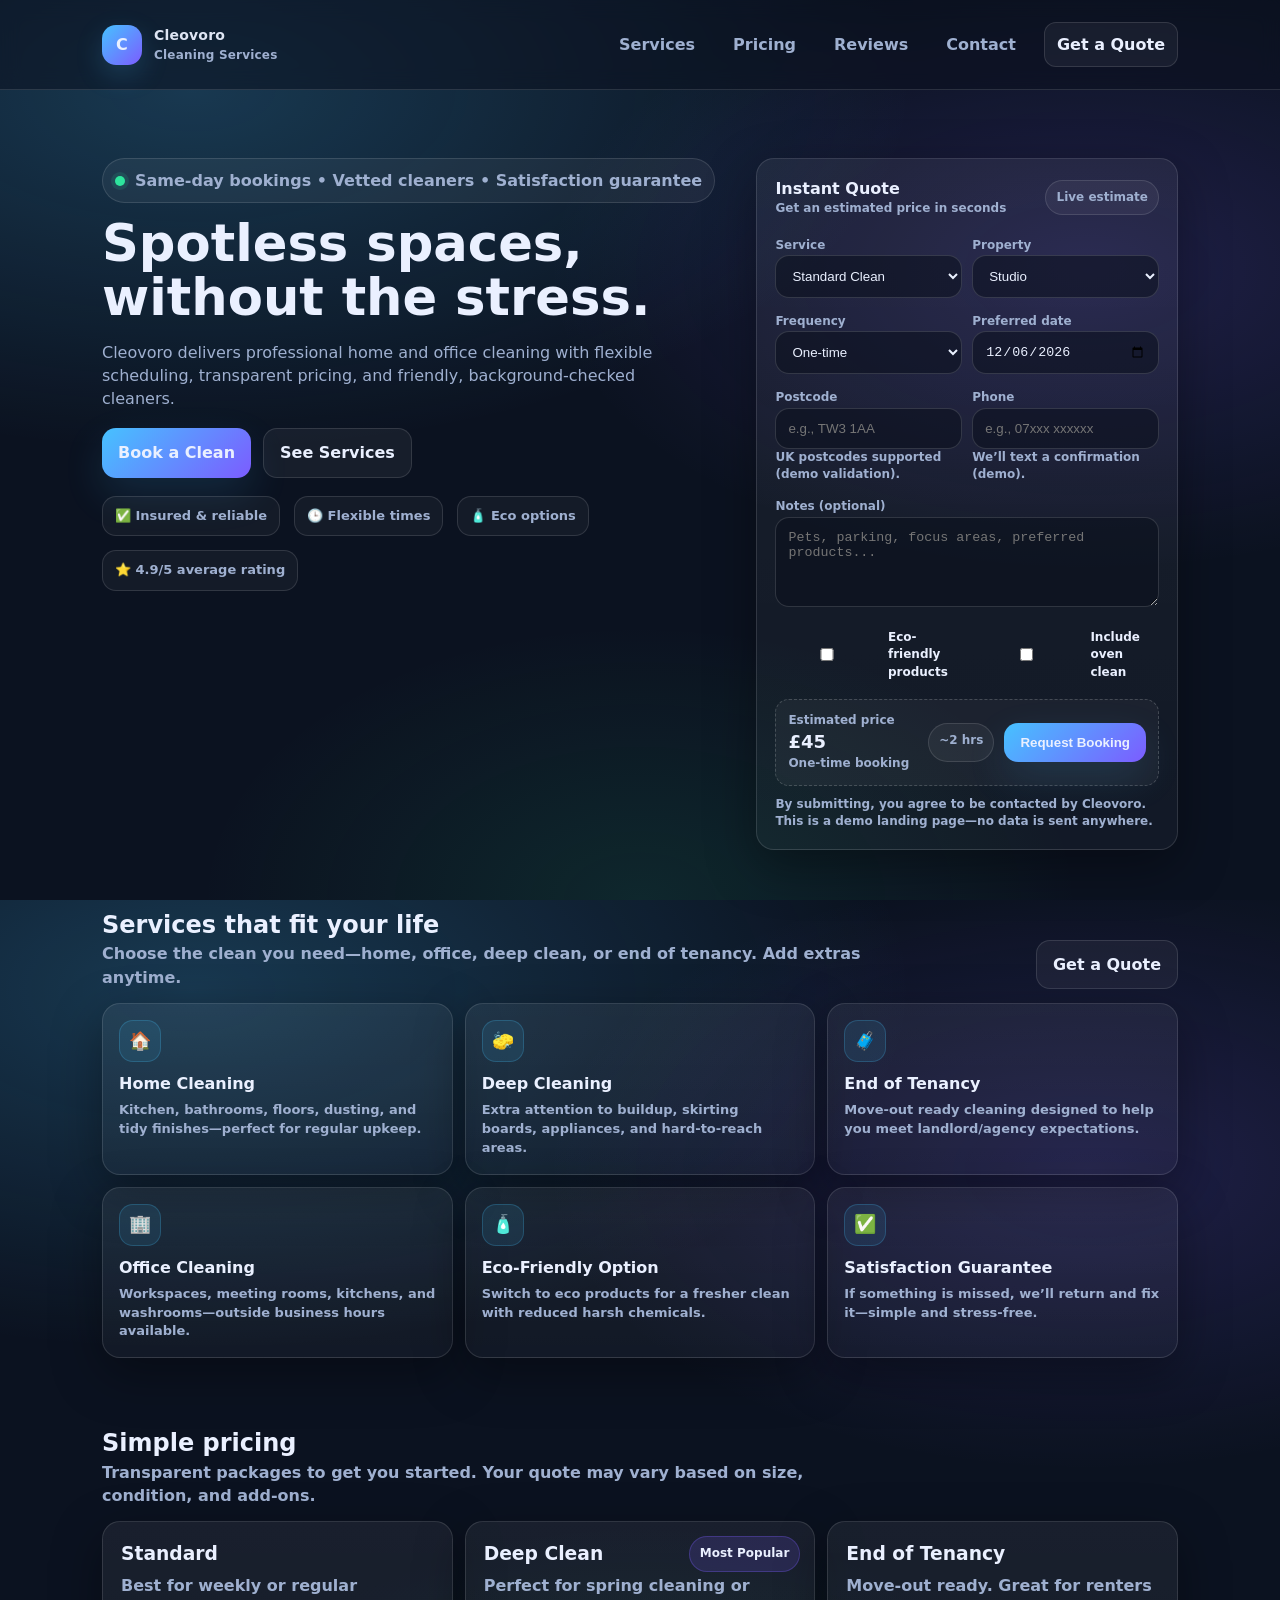
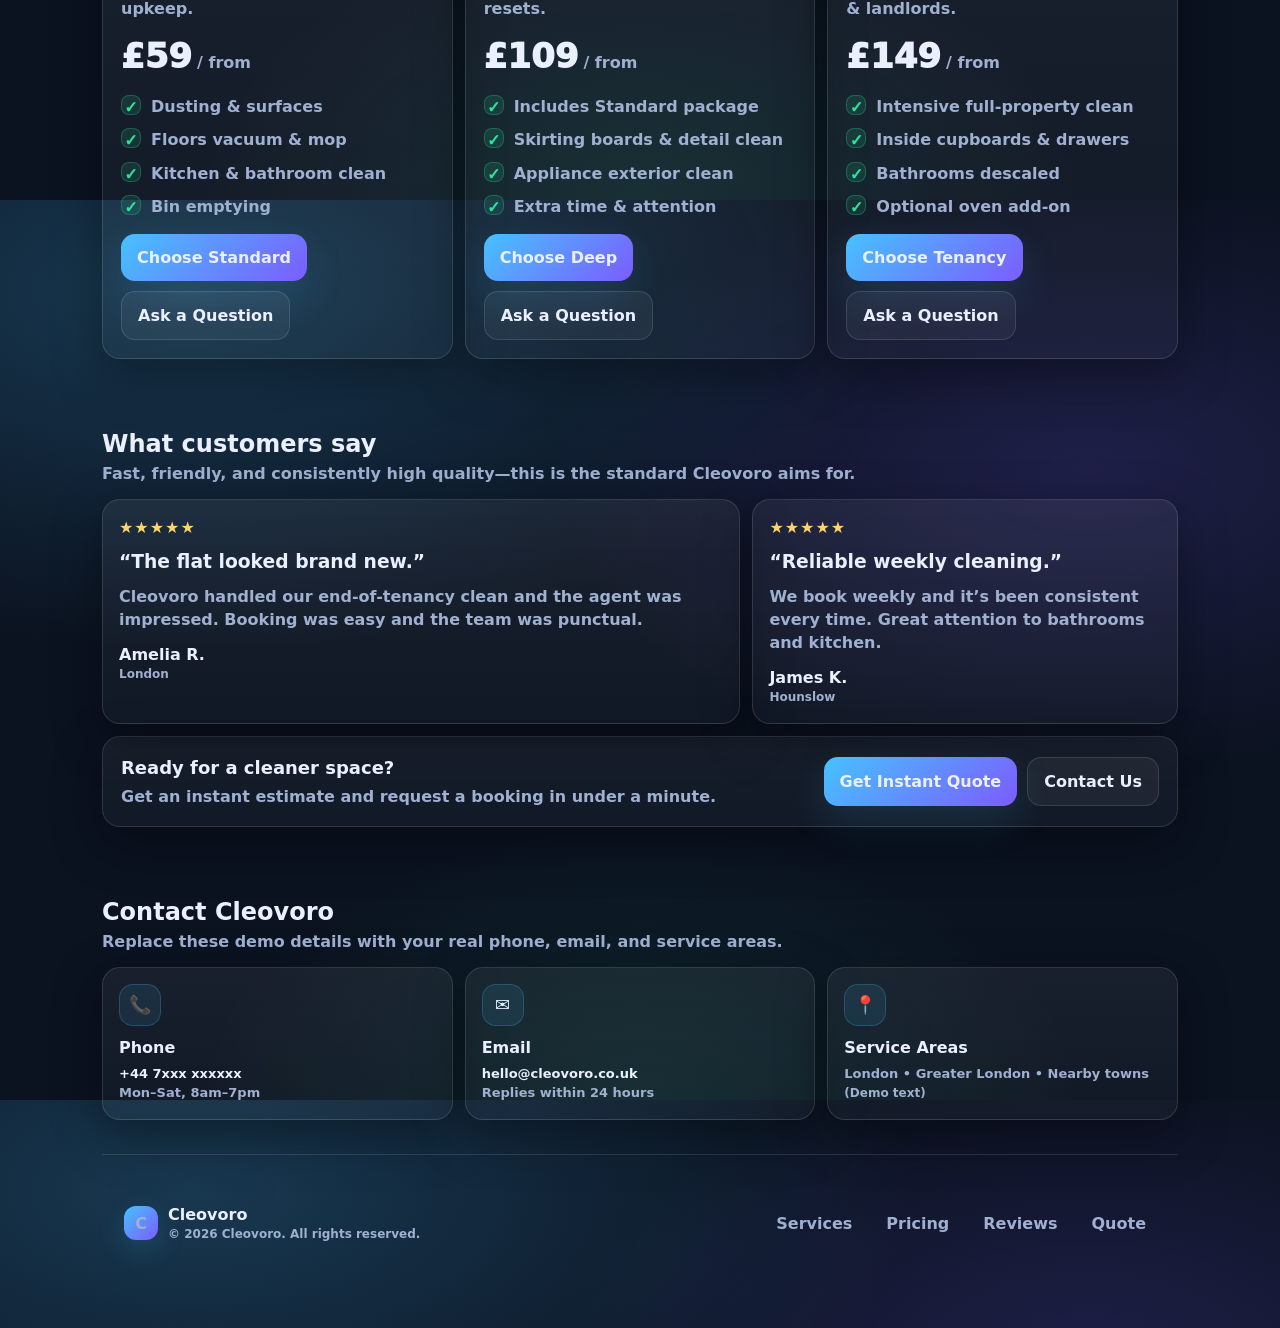
==== index.html @ 5d5d0062 "Update index.html" ====
<!doctype html>
<html lang="en">
<head>
  <meta charset="UTF-8" />
  <meta name="viewport" content="width=device-width, initial-scale=1" />
  <title>Cleovero | Cleaning Services</title>
  <meta name="description" content="Cleovoro provides reliable home & office cleaning with flexible scheduling and transparent pricing." />
  <style>
    :root{
      --bg:#0b1220;
      --card:#0f1a2e;
      --muted:#9fb0d0;
      --text:#eaf0ff;
      --brand:#46c2ff;
      --brand2:#7c5cff;
      --ok:#2ee59d;
      --line:rgba(255,255,255,.12);
      --shadow: 0 16px 50px rgba(0,0,0,.35);
      --radius: 18px;
      --max: 1120px;
      --font: ui-sans-serif, system-ui, -apple-system, Segoe UI, Roboto, Helvetica, Arial;
    }
    *{box-sizing:border-box}
    html,body{height:100%}
    body{
      margin:0;
      font-family:var(--font);
      background:
        radial-gradient(1200px 600px at 15% 10%, rgba(70,194,255,.22), transparent 60%),
        radial-gradient(900px 500px at 85% 30%, rgba(124,92,255,.18), transparent 60%),
        radial-gradient(800px 500px at 50% 100%, rgba(46,229,157,.10), transparent 55%),
        var(--bg);
      color:var(--text);
      line-height:1.45;
    }
    a{color:inherit;text-decoration:none}
    .wrap{max-width:var(--max);margin:0 auto;padding:22px}
    .nav{
      position:sticky; top:0; z-index:50;
      backdrop-filter: blur(10px);
      background: rgba(11,18,32,.55);
      border-bottom:1px solid var(--line);
    }
    .nav-inner{display:flex;align-items:center;justify-content:space-between;gap:14px}
    .brand{display:flex;align-items:center;gap:12px;font-weight:900;letter-spacing:.2px}
    .logo{
      width:40px;height:40px;border-radius:14px;
      background: linear-gradient(135deg,var(--brand),var(--brand2));
      box-shadow: 0 10px 28px rgba(70,194,255,.18);
      display:grid;place-items:center;
      font-weight:900;
    }
    .menu{display:flex;gap:18px;align-items:center;color:var(--muted);font-weight:700}
    .menu a{padding:10px 10px;border-radius:12px}
    .menu a:hover{background:rgba(255,255,255,.06);color:var(--text)}
    .btn{
      display:inline-flex;align-items:center;justify-content:center;
      padding:12px 16px;border-radius:14px;border:1px solid var(--line);
      background:rgba(255,255,255,.05);
      color:var(--text);
      font-weight:900;
      transition: transform .15s ease, background .15s ease, border-color .15s ease;
      cursor:pointer;
      user-select:none;
    }
    .btn:hover{transform: translateY(-1px);background:rgba(255,255,255,.08);border-color:rgba(255,255,255,.18)}
    .btn.primary{
      border:none;
      background: linear-gradient(135deg,var(--brand),var(--brand2));
      box-shadow: 0 16px 40px rgba(70,194,255,.14);
    }
    .btn.primary:hover{transform: translateY(-2px)}
    .btn.small{padding:10px 12px;border-radius:12px;font-weight:900}
    .burger{display:none}
    .hero{
      padding:46px 0 24px;
      display:grid;
      grid-template-columns: 1.2fr .8fr;
      gap:22px;
      align-items:stretch;
    }
    .badge{
      display:inline-flex;align-items:center;gap:10px;
      padding:10px 12px;border-radius:999px;
      border:1px solid var(--line);
      background:rgba(255,255,255,.05);
      color:var(--muted);
      font-weight:800;
      width:max-content;
    }
    .dot{width:10px;height:10px;border-radius:999px;background:var(--ok);box-shadow:0 0 0 4px rgba(46,229,157,.12)}
    h1{font-size: clamp(34px, 4vw, 54px);line-height:1.05;margin:14px 0 12px}
    .lead{color:var(--muted);font-size: 16px;max-width: 58ch}
    .hero-actions{display:flex;gap:12px;flex-wrap:wrap;margin:18px 0}
    .trust{
      display:flex;gap:14px;flex-wrap:wrap;
      color:var(--muted);font-weight:800;font-size:13px;
      margin-top:10px;
    }
    .trust span{
      display:inline-flex;align-items:center;gap:8px;
      padding:10px 12px;border-radius:14px;
      background:rgba(255,255,255,.04);
      border:1px solid var(--line);
    }

    .card{
      background: linear-gradient(180deg, rgba(255,255,255,.06), rgba(255,255,255,.03));
      border:1px solid var(--line);
      border-radius: var(--radius);
      box-shadow: var(--shadow);
    }
    .quote-card{padding:18px}
    .quote-title{display:flex;justify-content:space-between;align-items:center;gap:12px}
    .quote-title h3{margin:0;font-size:16px}
    .quote-title p{margin:0;color:var(--muted);font-weight:800;font-size:12px}
    .form{
      margin-top:14px;
      display:grid;
      gap:10px;
    }
    .grid2{display:grid;grid-template-columns:1fr 1fr;gap:10px}
    label{font-size:12px;color:var(--muted);font-weight:800}
    input, select, textarea{
      width:100%;
      padding:12px 12px;
      border-radius:14px;
      border:1px solid rgba(255,255,255,.14);
      background:rgba(10,16,28,.55);
      color:var(--text);
      outline:none;
    }
    input:focus, select:focus, textarea:focus{border-color: rgba(70,194,255,.5); box-shadow: 0 0 0 4px rgba(70,194,255,.12)}
    textarea{min-height:90px;resize:vertical}
    .hint{color:var(--muted);font-size:12px;font-weight:700}
    .price{
      margin-top:8px;
      display:flex;align-items:center;justify-content:space-between;
      padding:12px 12px;border-radius:14px;
      border:1px dashed rgba(255,255,255,.18);
      background: rgba(255,255,255,.04);
      gap:10px;
    }
    .price strong{font-size:18px}
    .pill{
      padding:8px 10px;border-radius:999px;
      border:1px solid var(--line);
      background:rgba(255,255,255,.05);
      color:var(--muted);
      font-weight:900;
      font-size:12px;
      white-space:nowrap;
    }

    section{padding:34px 0}
    .section-title{
      display:flex;justify-content:space-between;align-items:flex-end;gap:14px;flex-wrap:wrap;
      margin-bottom:14px;
    }
    .section-title h2{margin:0;font-size:24px}
    .section-title p{margin:0;color:var(--muted);font-weight:700;max-width:70ch}
    .features{
      display:grid;
      grid-template-columns: repeat(3, 1fr);
      gap:12px;
    }
    .feature{padding:16px}
    .icon{
      width:42px;height:42px;border-radius:14px;
      display:grid;place-items:center;
      background: rgba(70,194,255,.10);
      border:1px solid rgba(70,194,255,.22);
      margin-bottom:10px;
      font-size:18px;
    }
    .feature h3{margin:6px 0 6px;font-size:16px}
    .feature p{margin:0;color:var(--muted);font-weight:650;font-size:13px}

    .pricing{
      display:grid;
      grid-template-columns: repeat(3, 1fr);
      gap:12px;
    }
    .plan{padding:18px; position:relative; overflow:hidden}
    .plan .tag{
      position:absolute; top:14px; right:14px;
      padding:8px 10px;border-radius:999px;
      font-size:12px;font-weight:900;
      background:rgba(124,92,255,.16);
      border:1px solid rgba(124,92,255,.3);
      color:var(--text);
    }
    .plan h3{margin:0 0 6px}
    .plan .p{color:var(--muted);margin:0 0 12px;font-weight:700}
    .plan .money{font-size:34px;font-weight:1000}
    .plan .per{color:var(--muted);font-weight:800}
    .list{margin:14px 0 0; padding:0; list-style:none; display:grid; gap:10px; color:var(--muted); font-weight:750}
    .list li{display:flex;gap:10px;align-items:flex-start}
    .tick{width:20px;height:20px;border-radius:8px;background:rgba(46,229,157,.12);border:1px solid rgba(46,229,157,.25);display:grid;place-items:center;color:var(--ok);font-weight:1000}
    .plan .actions{margin-top:16px;display:flex;gap:10px;flex-wrap:wrap}

    .testimonials{
      display:grid;
      grid-template-columns: 1.2fr .8fr;
      gap:12px;
      align-items:stretch;
    }
    .review{padding:16px}
    .stars{letter-spacing:1px;color:#ffd36a}
    .review p{color:var(--muted);font-weight:700;margin:10px 0 0}
    .review .who{margin-top:12px;color:var(--text);font-weight:900}
    .review .where{color:var(--muted);font-weight:800;font-size:12px}

    .cta{
      padding:18px;
      display:flex;
      align-items:center;
      justify-content:space-between;
      gap:14px;
      flex-wrap:wrap;
    }
    .cta h3{margin:0;font-size:18px}
    .cta p{margin:4px 0 0;color:var(--muted);font-weight:700}

    footer{
      padding:26px 0 40px;
      border-top:1px solid var(--line);
      color:var(--muted);
      font-weight:700;
    }
    .foot{
      display:flex;justify-content:space-between;gap:12px;flex-wrap:wrap;align-items:center
    }
    .links{display:flex;gap:14px;flex-wrap:wrap}
    .links a{padding:8px 10px;border-radius:12px}
    .links a:hover{background:rgba(255,255,255,.06);color:var(--text)}

    /* toast */
    .toast{
      position:fixed;
      left:50%;
      bottom:18px;
      transform:translateX(-50%);
      background: rgba(10,16,28,.88);
      border:1px solid rgba(255,255,255,.18);
      padding:12px 14px;
      border-radius: 14px;
      box-shadow: var(--shadow);
      display:none;
      gap:10px;
      align-items:center;
      z-index:999;
      max-width:min(620px, calc(100% - 24px));
    }
    .toast.show{display:flex;animation: pop .18s ease-out}
    .toast .ticon{
      width:28px;height:28px;border-radius:12px;
      display:grid;place-items:center;
      background:rgba(46,229,157,.12);
      border:1px solid rgba(46,229,157,.22);
      color:var(--ok);
      font-weight:1000;
      flex:0 0 auto;
    }
    .toast .ttext{color:var(--text);font-weight:800}
    .toast .tmuted{color:var(--muted);font-weight:700;font-size:12px;margin-top:2px}
    @keyframes pop{
      from{transform:translateX(-50%) translateY(6px); opacity:.6}
      to{transform:translateX(-50%) translateY(0); opacity:1}
    }

    /* responsive */
    @media (max-width: 980px){
      .hero{grid-template-columns:1fr; padding-top:30px}
      .features{grid-template-columns:1fr}
      .pricing{grid-template-columns:1fr}
      .testimonials{grid-template-columns:1fr}
      .menu{display:none}
      .burger{display:inline-flex}
      .grid2{grid-template-columns:1fr}
    }
    /* mobile menu */
    .mobile{
      display:none;
      border-top:1px solid var(--line);
      padding:10px 0 14px;
    }
    .mobile a{
      display:block;
      padding:12px 12px;
      margin-top:8px;
      border-radius:14px;
      background: rgba(255,255,255,.04);
      border:1px solid rgba(255,255,255,.10);
      color:var(--muted);
      font-weight:800;
    }
    .mobile a:hover{color:var(--text);background: rgba(255,255,255,.06)}
    .mobile.show{display:block}
  </style>
</head>

<body>
  <!-- NAV -->
  <div class="nav">
    <div class="wrap nav-inner">
      <a href="#top" class="brand">
        <div class="logo">C</div>
        <div>
          <div style="font-size:14px;opacity:.95">Cleovoro</div>
          <div style="font-size:12px;color:var(--muted);font-weight:800;margin-top:1px">Cleaning Services</div>
        </div>
      </a>

      <div class="menu" aria-label="Primary navigation">
        <a href="#services">Services</a>
        <a href="#pricing">Pricing</a>
        <a href="#reviews">Reviews</a>
        <a href="#contact">Contact</a>
        <a class="btn small" href="#quote">Get a Quote</a>
      </div>

      <button class="btn burger" id="burgerBtn" aria-label="Open menu">☰</button>
    </div>
    <div class="wrap mobile" id="mobileMenu" aria-label="Mobile navigation">
      <a href="#services">Services</a>
      <a href="#pricing">Pricing</a>
      <a href="#reviews">Reviews</a>
      <a href="#contact">Contact</a>
      <a href="#quote">Get a Quote</a>
    </div>
  </div>

  <!-- HERO -->
  <main id="top" class="wrap">
    <div class="hero">
      <div>
        <div class="badge"><span class="dot"></span> Same-day bookings • Vetted cleaners • Satisfaction guarantee</div>
        <h1>Spotless spaces, without the stress.</h1>
        <p class="lead">
          Cleovoro delivers professional home and office cleaning with flexible scheduling, transparent pricing,
          and friendly, background-checked cleaners.
        </p>

        <div class="hero-actions">
          <a class="btn primary" href="#quote">Book a Clean</a>
          <a class="btn" href="#services">See Services</a>
        </div>

        <div class="trust">
          <span>✅ Insured & reliable</span>
          <span>🕒 Flexible times</span>
          <span>🧴 Eco options</span>
          <span>⭐ 4.9/5 average rating</span>
        </div>
      </div>

      <!-- Quote card -->
      <div id="quote" class="card quote-card">
        <div class="quote-title">
          <div>
            <h3>Instant Quote</h3>
            <p>Get an estimated price in seconds</p>
          </div>
          <span class="pill" id="instantStatus">Live estimate</span>
        </div>

        <form class="form" id="quoteForm">
          <div class="grid2">
            <div>
              <label for="service">Service</label>
              <select id="service" required>
                <option value="standard">Standard Clean</option>
                <option value="deep">Deep Clean</option>
                <option value="end">End of Tenancy</option>
                <option value="office">Office Clean</option>
              </select>
            </div>
            <div>
              <label for="property">Property</label>
              <select id="property" required>
                <option value="studio">Studio</option>
                <option value="1bed">1 Bedroom</option>
                <option value="2bed">2 Bedroom</option>
                <option value="3bed">3 Bedroom</option>
                <option value="4bed">4+ Bedroom</option>
              </select>
            </div>
          </div>

          <div class="grid2">
            <div>
              <label for="frequency">Frequency</label>
              <select id="frequency" required>
                <option value="once">One-time</option>
                <option value="weekly">Weekly (10% off)</option>
                <option value="biweekly">Bi-weekly (7% off)</option>
                <option value="monthly">Monthly (5% off)</option>
              </select>
            </div>
            <div>
              <label for="date">Preferred date</label>
              <input type="date" id="date" required />
            </div>
          </div>

          <div class="grid2">
            <div>
              <label for="postcode">Postcode</label>
              <input id="postcode" placeholder="e.g., TW3 1AA" required />
              <div class="hint">UK postcodes supported (demo validation).</div>
            </div>
            <div>
              <label for="phone">Phone</label>
              <input id="phone" placeholder="e.g., 07xxx xxxxxx" required />
              <div class="hint">We’ll text a confirmation (demo).</div>
            </div>
          </div>

          <div>
            <label for="notes">Notes (optional)</label>
            <textarea id="notes" placeholder="Pets, parking, focus areas, preferred products..."></textarea>
          </div>

          <div class="grid2">
            <label style="display:flex;gap:10px;align-items:center;margin-top:6px">
              <input type="checkbox" id="eco" />
              <span class="hint" style="color:var(--text)">Eco-friendly products</span>
            </label>

            <label style="display:flex;gap:10px;align-items:center;margin-top:6px">
              <input type="checkbox" id="insideOven" />
              <span class="hint" style="color:var(--text)">Include oven clean</span>
            </label>
          </div>

          <div class="price">
            <div>
              <div class="hint">Estimated price</div>
              <strong id="priceValue">£—</strong>
              <div class="hint" id="priceHint">Select options to see estimate.</div>
            </div>
            <div style="display:flex;gap:10px;flex-wrap:wrap;justify-content:flex-end">
              <span class="pill" id="durationPill">~— hrs</span>
              <button class="btn primary" type="submit">Request Booking</button>
            </div>
          </div>

          <div class="hint">
            By submitting, you agree to be contacted by Cleovoro. This is a demo landing page—no data is sent anywhere.
          </div>
        </form>
      </div>
    </div>

    <!-- SERVICES -->
    <section id="services">
      <div class="section-title">
        <div>
          <h2>Services that fit your life</h2>
          <p>Choose the clean you need—home, office, deep clean, or end of tenancy. Add extras anytime.</p>
        </div>
        <a class="btn" href="#quote">Get a Quote</a>
      </div>

      <div class="features">
        <div class="card feature">
          <div class="icon">🏠</div>
          <h3>Home Cleaning</h3>
          <p>Kitchen, bathrooms, floors, dusting, and tidy finishes—perfect for regular upkeep.</p>
        </div>
        <div class="card feature">
          <div class="icon">🧽</div>
          <h3>Deep Cleaning</h3>
          <p>Extra attention to buildup, skirting boards, appliances, and hard-to-reach areas.</p>
        </div>
        <div class="card feature">
          <div class="icon">🧳</div>
          <h3>End of Tenancy</h3>
          <p>Move-out ready cleaning designed to help you meet landlord/agency expectations.</p>
        </div>
        <div class="card feature">
          <div class="icon">🏢</div>
          <h3>Office Cleaning</h3>
          <p>Workspaces, meeting rooms, kitchens, and washrooms—outside business hours available.</p>
        </div>
        <div class="card feature">
          <div class="icon">🧴</div>
          <h3>Eco-Friendly Option</h3>
          <p>Switch to eco products for a fresher clean with reduced harsh chemicals.</p>
        </div>
        <div class="card feature">
          <div class="icon">✅</div>
          <h3>Satisfaction Guarantee</h3>
          <p>If something is missed, we’ll return and fix it—simple and stress-free.</p>
        </div>
      </div>
    </section>

    <!-- PRICING -->
    <section id="pricing">
      <div class="section-title">
        <div>
          <h2>Simple pricing</h2>
          <p>Transparent packages to get you started. Your quote may vary based on size, condition, and add-ons.</p>
        </div>
      </div>

      <div class="pricing">
        <div class="card plan">
          <h3>Standard</h3>
          <p class="p">Best for weekly or regular upkeep.</p>
          <div><span class="money">£59</span> <span class="per">/ from</span></div>
          <ul class="list">
            <li><span class="tick">✓</span> Dusting & surfaces</li>
            <li><span class="tick">✓</span> Floors vacuum & mop</li>
            <li><span class="tick">✓</span> Kitchen & bathroom clean</li>
            <li><span class="tick">✓</span> Bin emptying</li>
          </ul>
          <div class="actions">
            <a class="btn primary" href="#quote" data-preset="standard">Choose Standard</a>
            <a class="btn" href="#contact">Ask a Question</a>
          </div>
        </div>

        <div class="card plan">
          <div class="tag">Most Popular</div>
          <h3>Deep Clean</h3>
          <p class="p">Perfect for spring cleaning or resets.</p>
          <div><span class="money">£109</span> <span class="per">/ from</span></div>
          <ul class="list">
            <li><span class="tick">✓</span> Includes Standard package</li>
            <li><span class="tick">✓</span> Skirting boards & detail clean</li>
            <li><span class="tick">✓</span> Appliance exterior clean</li>
            <li><span class="tick">✓</span> Extra time & attention</li>
          </ul>
          <div class="actions">
            <a class="btn primary" href="#quote" data-preset="deep">Choose Deep</a>
            <a class="btn" href="#contact">Ask a Question</a>
          </div>
        </div>

        <div class="card plan">
          <h3>End of Tenancy</h3>
          <p class="p">Move-out ready. Great for renters & landlords.</p>
          <div><span class="money">£149</span> <span class="per">/ from</span></div>
          <ul class="list">
            <li><span class="tick">✓</span> Intensive full-property clean</li>
            <li><span class="tick">✓</span> Inside cupboards & drawers</li>
            <li><span class="tick">✓</span> Bathrooms descaled</li>
            <li><span class="tick">✓</span> Optional oven add-on</li>
          </ul>
          <div class="actions">
            <a class="btn primary" href="#quote" data-preset="end">Choose Tenancy</a>
            <a class="btn" href="#contact">Ask a Question</a>
          </div>
        </div>
      </div>
    </section>

    <!-- REVIEWS -->
    <section id="reviews">
      <div class="section-title">
        <div>
          <h2>What customers say</h2>
          <p>Fast, friendly, and consistently high quality—this is the standard Cleovoro aims for.</p>
        </div>
      </div>

      <div class="testimonials">
        <div class="card review">
          <div class="stars">★★★★★</div>
          <h3 style="margin:8px 0 6px">“The flat looked brand new.”</h3>
          <p>
            Cleovoro handled our end-of-tenancy clean and the agent was impressed. Booking was easy and the team was punctual.
          </p>
          <div class="who">Amelia R.</div>
          <div class="where">London</div>
        </div>

        <div class="card review">
          <div class="stars">★★★★★</div>
          <h3 style="margin:8px 0 6px">“Reliable weekly cleaning.”</h3>
          <p>
            We book weekly and it’s been consistent every time. Great attention to bathrooms and kitchen.
          </p>
          <div class="who">James K.</div>
          <div class="where">Hounslow</div>
        </div>
      </div>

      <div class="card cta" style="margin-top:12px">
        <div>
          <h3>Ready for a cleaner space?</h3>
          <p>Get an instant estimate and request a booking in under a minute.</p>
        </div>
        <div style="display:flex;gap:10px;flex-wrap:wrap">
          <a class="btn primary" href="#quote">Get Instant Quote</a>
          <a class="btn" href="#contact">Contact Us</a>
        </div>
      </div>
    </section>

    <!-- CONTACT -->
    <section id="contact">
      <div class="section-title">
        <div>
          <h2>Contact Cleovoro</h2>
          <p>Replace these demo details with your real phone, email, and service areas.</p>
        </div>
      </div>

      <div class="features" style="grid-template-columns: repeat(3, 1fr)">
        <div class="card feature">
          <div class="icon">📞</div>
          <h3>Phone</h3>
          <p><strong style="color:var(--text)">+44 7xxx xxxxxx</strong><br/>Mon–Sat, 8am–7pm</p>
        </div>
        <div class="card feature">
          <div class="icon">✉️</div>
          <h3>Email</h3>
          <p><strong style="color:var(--text)">hello@cleovoro.co.uk</strong><br/>Replies within 24 hours</p>
        </div>
        <div class="card feature">
          <div class="icon">📍</div>
          <h3>Service Areas</h3>
          <p>London • Greater London • Nearby towns<br/><span class="hint">(Demo text)</span></p>
        </div>
      </div>
    </section>

    <footer>
      <div class="wrap foot">
        <div>
          <div style="display:flex;align-items:center;gap:10px">
            <div class="logo" style="width:34px;height:34px;border-radius:12px">C</div>
            <div>
              <div style="color:var(--text);font-weight:900">Cleovoro</div>
              <div style="font-size:12px">© <span id="year"></span> Cleovoro. All rights reserved.</div>
            </div>
          </div>
        </div>

        <div class="links">
          <a href="#services">Services</a>
          <a href="#pricing">Pricing</a>
          <a href="#reviews">Reviews</a>
          <a href="#quote">Quote</a>
        </div>
      </div>
    </footer>
  </main>

  <!-- TOAST -->
  <div class="toast" id="toast" role="status" aria-live="polite">
    <div class="ticon">✓</div>
    <div>
      <div class="ttext" id="toastTitle">Request received</div>
      <div class="tmuted" id="toastBody">We’ll contact you shortly.</div>
    </div>
  </div>

  <script>
    // ---------- helpers ----------
    const $ = (sel) => document.querySelector(sel);

    function showToast(title, body){
      const toast = $("#toast");
      $("#toastTitle").textContent = title;
      $("#toastBody").textContent = body;
      toast.classList.add("show");
      clearTimeout(showToast._t);
      showToast._t = setTimeout(() => toast.classList.remove("show"), 3200);
    }

    function smoothCloseMobileMenu(){
      const mobile = $("#mobileMenu");
      mobile.classList.remove("show");
    }

    // ---------- mobile menu ----------
    const burgerBtn = $("#burgerBtn");
    const mobileMenu = $("#mobileMenu");

    burgerBtn?.addEventListener("click", () => {
      mobileMenu.classList.toggle("show");
    });

    mobileMenu?.addEventListener("click", (e) => {
      if(e.target.tagName.toLowerCase() === "a") smoothCloseMobileMenu();
    });

    // ---------- preset buttons ----------
    document.addEventListener("click", (e) => {
      const a = e.target.closest("[data-preset]");
      if(!a) return;
      const preset = a.getAttribute("data-preset");
      const service = $("#service");
      if(preset === "standard") service.value = "standard";
      if(preset === "deep") service.value = "deep";
      if(preset === "end") service.value = "end";
      computeEstimate();
    });

    // ---------- quote estimator ----------
    const serviceEl = $("#service");
    const propertyEl = $("#property");
    const frequencyEl = $("#frequency");
    const dateEl = $("#date");
    const ecoEl = $("#eco");
    const ovenEl = $("#insideOven");
    const postcodeEl = $("#postcode");
    const phoneEl = $("#phone");

    // default date = tomorrow (local)
    (function initDate(){
      const d = new Date();
      d.setDate(d.getDate() + 1);
      const iso = d.toISOString().slice(0,10);
      dateEl.value = iso;
      $("#year").textContent = new Date().getFullYear();
    })();

    function isValidUKPostcode(p){
      // Simple demo-level UK postcode regex (not perfect but good enough for landing page)
      const re = /^([A-Z]{1,2}\d[A-Z\d]? ?\d[A-Z]{2})$/i;
      return re.test((p||"").trim());
    }

    function isValidPhone(p){
      // Simple UK mobile-ish validation (demo)
      const digits = (p||"").replace(/\D/g,"");
      return digits.length >= 10 && digits.length <= 12;
    }

    function computeEstimate(){
      const service = serviceEl.value;
      const property = propertyEl.value;
      const freq = frequencyEl.value;
      const eco = ecoEl.checked;
      const oven = ovenEl.checked;

      // Base by service
      const serviceBase = {
        standard: 45,
        deep: 85,
        end: 120,
        office: 75
      }[service] ?? 45;

      // Size multiplier
      const size = {
        studio: 1.0,
        "1bed": 1.2,
        "2bed": 1.45,
        "3bed": 1.75,
        "4bed": 2.1
      }[property] ?? 1.0;

      // Frequency discounts
      const discount = {
        once: 0.00,
        weekly: 0.10,
        biweekly: 0.07,
        monthly: 0.05
      }[freq] ?? 0.00;

      // Add-ons
      const ecoFee = eco ? 6 : 0;
      const ovenFee = oven ? 18 : 0;

      let price = (serviceBase * size) + ecoFee + ovenFee;
      price = price * (1 - discount);

      // duration estimate
      const baseHours = {
        standard: 2.0,
        deep: 3.5,
        end: 4.5,
        office: 3.0
      }[service] ?? 2.0;

      const hours = Math.max(1.5, baseHours * (size * 0.95));
      const hoursRounded = Math.round(hours * 2) / 2;

      $("#priceValue").textContent = "£" + Math.round(price);
      $("#durationPill").textContent = "~" + hoursRounded + " hrs";

      // Hint text
      const freqText = {
        once: "One-time booking",
        weekly: "Weekly discount applied",
        biweekly: "Bi-weekly discount applied",
        monthly: "Monthly discount applied"
      }[freq];

      $("#priceHint").textContent = `${freqText}${eco ? " • Eco products" : ""}${oven ? " • Oven included" : ""}`;

      // Live estimate pill
      $("#instantStatus").textContent = "Updated";
      clearTimeout(computeEstimate._t);
      computeEstimate._t = setTimeout(() => $("#instantStatus").textContent = "Live estimate", 900);
    }

    [serviceEl, propertyEl, frequencyEl, ecoEl, ovenEl].forEach(el => {
      el.addEventListener("change", computeEstimate);
      el.addEventListener("input", computeEstimate);
    });

    computeEstimate();

    // ---------- form submit ----------
    $("#quoteForm").addEventListener("submit", (e) => {
      e.preventDefault();

      const postcode = postcodeEl.value.trim();
      const phone = phoneEl.value.trim();

      const postcodeOk = isValidUKPostcode(postcode);
      const phoneOk = isValidPhone(phone);

      if(!postcodeOk){
        postcodeEl.focus();
        showToast("Check your postcode", "Please enter a valid UK postcode (e.g., TW3 1AA).");
        return;
      }
      if(!phoneOk){
        phoneEl.focus();
        showToast("Check your phone number", "Please enter a valid UK phone number.");
        return;
      }

      // Create a booking summary (demo)
      const summary = {
        service: serviceEl.options[serviceEl.selectedIndex].text,
        property: propertyEl.options[propertyEl.selectedIndex].text,
        frequency: frequencyEl.options[frequencyEl.selectedIndex].text,
        date: dateEl.value,
        eco: ecoEl.checked ? "Yes" : "No",
        oven: ovenEl.checked ? "Yes" : "No",
        postcode,
        phone,
        price: $("#priceValue").textContent,
        duration: $("#durationPill").textContent,
        notes: $("#notes").value.trim()
      };

      // Save demo request locally (no server)
      const key = "cleovoro_demo_requests";
      const old = JSON.parse(localStorage.getItem(key) || "[]");
      old.unshift({ ...summary, createdAt: new Date().toISOString() });
      localStorage.setItem(key, JSON.stringify(old.slice(0, 25)));

      showToast("Booking request saved (demo)", "We’ll contact you shortly to confirm your slot.");

      // Optional: reset notes only
      $("#notes").value = "";
    });

    // ---------- smooth anchor scrolling ----------
    document.addEventListener("click", (e) => {
      const link = e.target.closest('a[href^="#"]');
      if(!link) return;
      const id = link.getAttribute("href");
      if(id.length <= 1) return;

      const target = document.querySelector(id);
      if(!target) return;

      e.preventDefault();
      target.scrollIntoView({ behavior: "smooth", block: "start" });
      history.replaceState(null, "", id);
    });
  </script>
</body>
</html>
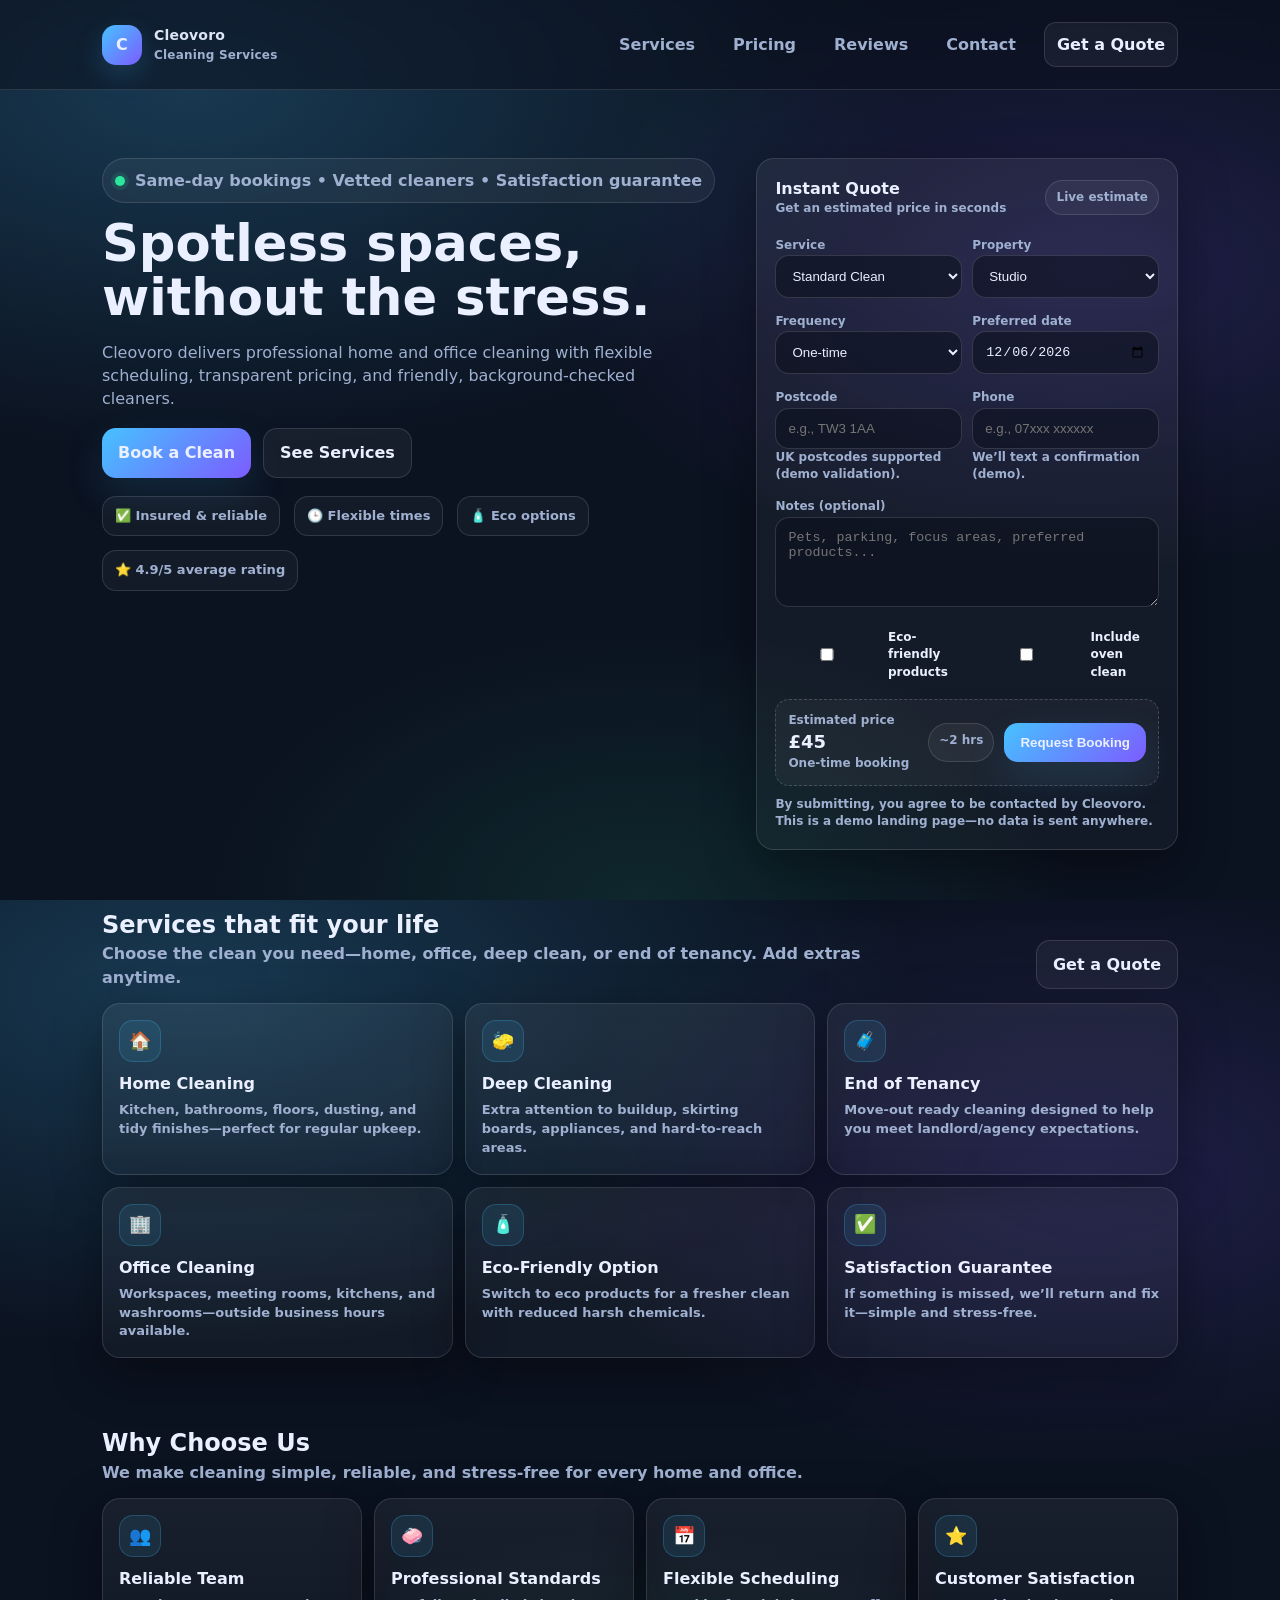
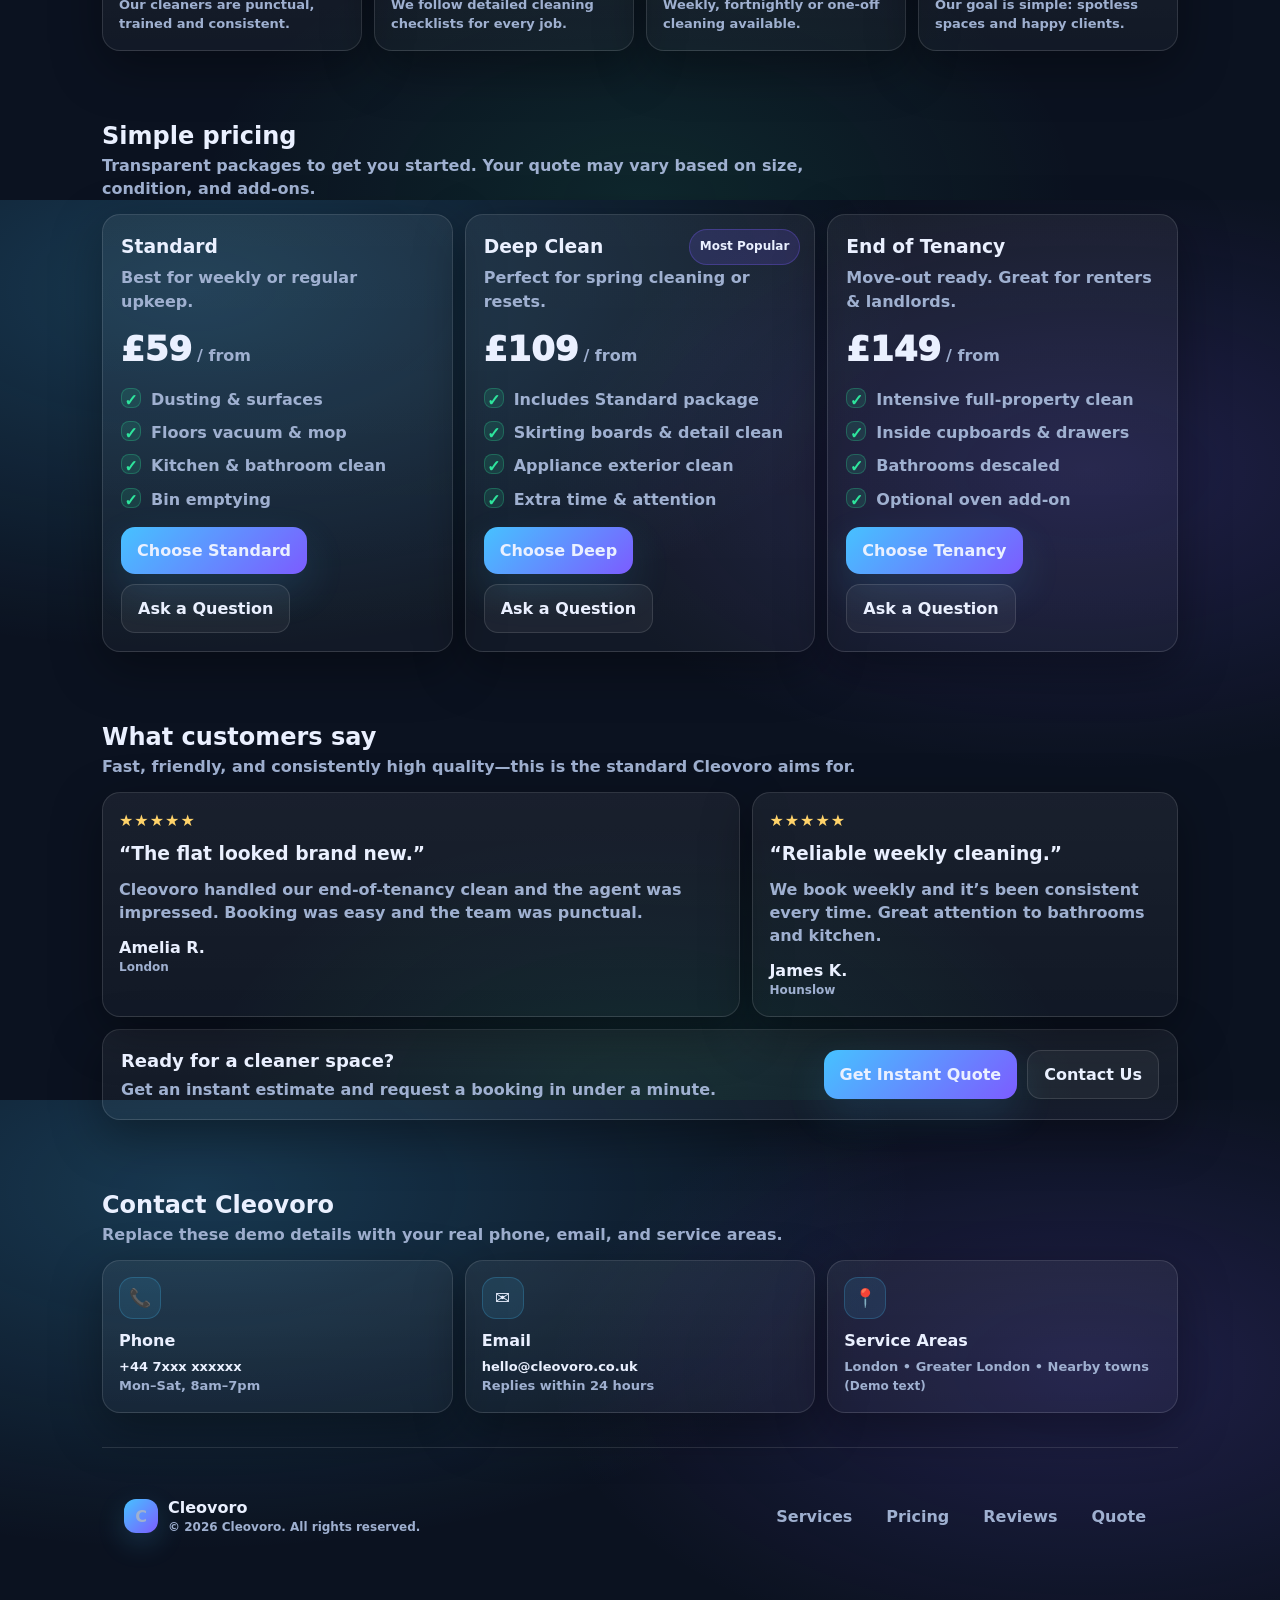
==== commit ee4f5bf1: "basic view step 01" ====
--- a/index.html
+++ b/index.html
@@ -5,299 +5,7 @@
   <meta name="viewport" content="width=device-width, initial-scale=1" />
   <title>Cleovero | Cleaning Services</title>
   <meta name="description" content="Cleovoro provides reliable home & office cleaning with flexible scheduling and transparent pricing." />
-  <style>
-    :root{
-      --bg:#0b1220;
-      --card:#0f1a2e;
-      --muted:#9fb0d0;
-      --text:#eaf0ff;
-      --brand:#46c2ff;
-      --brand2:#7c5cff;
-      --ok:#2ee59d;
-      --line:rgba(255,255,255,.12);
-      --shadow: 0 16px 50px rgba(0,0,0,.35);
-      --radius: 18px;
-      --max: 1120px;
-      --font: ui-sans-serif, system-ui, -apple-system, Segoe UI, Roboto, Helvetica, Arial;
-    }
-    *{box-sizing:border-box}
-    html,body{height:100%}
-    body{
-      margin:0;
-      font-family:var(--font);
-      background:
-        radial-gradient(1200px 600px at 15% 10%, rgba(70,194,255,.22), transparent 60%),
-        radial-gradient(900px 500px at 85% 30%, rgba(124,92,255,.18), transparent 60%),
-        radial-gradient(800px 500px at 50% 100%, rgba(46,229,157,.10), transparent 55%),
-        var(--bg);
-      color:var(--text);
-      line-height:1.45;
-    }
-    a{color:inherit;text-decoration:none}
-    .wrap{max-width:var(--max);margin:0 auto;padding:22px}
-    .nav{
-      position:sticky; top:0; z-index:50;
-      backdrop-filter: blur(10px);
-      background: rgba(11,18,32,.55);
-      border-bottom:1px solid var(--line);
-    }
-    .nav-inner{display:flex;align-items:center;justify-content:space-between;gap:14px}
-    .brand{display:flex;align-items:center;gap:12px;font-weight:900;letter-spacing:.2px}
-    .logo{
-      width:40px;height:40px;border-radius:14px;
-      background: linear-gradient(135deg,var(--brand),var(--brand2));
-      box-shadow: 0 10px 28px rgba(70,194,255,.18);
-      display:grid;place-items:center;
-      font-weight:900;
-    }
-    .menu{display:flex;gap:18px;align-items:center;color:var(--muted);font-weight:700}
-    .menu a{padding:10px 10px;border-radius:12px}
-    .menu a:hover{background:rgba(255,255,255,.06);color:var(--text)}
-    .btn{
-      display:inline-flex;align-items:center;justify-content:center;
-      padding:12px 16px;border-radius:14px;border:1px solid var(--line);
-      background:rgba(255,255,255,.05);
-      color:var(--text);
-      font-weight:900;
-      transition: transform .15s ease, background .15s ease, border-color .15s ease;
-      cursor:pointer;
-      user-select:none;
-    }
-    .btn:hover{transform: translateY(-1px);background:rgba(255,255,255,.08);border-color:rgba(255,255,255,.18)}
-    .btn.primary{
-      border:none;
-      background: linear-gradient(135deg,var(--brand),var(--brand2));
-      box-shadow: 0 16px 40px rgba(70,194,255,.14);
-    }
-    .btn.primary:hover{transform: translateY(-2px)}
-    .btn.small{padding:10px 12px;border-radius:12px;font-weight:900}
-    .burger{display:none}
-    .hero{
-      padding:46px 0 24px;
-      display:grid;
-      grid-template-columns: 1.2fr .8fr;
-      gap:22px;
-      align-items:stretch;
-    }
-    .badge{
-      display:inline-flex;align-items:center;gap:10px;
-      padding:10px 12px;border-radius:999px;
-      border:1px solid var(--line);
-      background:rgba(255,255,255,.05);
-      color:var(--muted);
-      font-weight:800;
-      width:max-content;
-    }
-    .dot{width:10px;height:10px;border-radius:999px;background:var(--ok);box-shadow:0 0 0 4px rgba(46,229,157,.12)}
-    h1{font-size: clamp(34px, 4vw, 54px);line-height:1.05;margin:14px 0 12px}
-    .lead{color:var(--muted);font-size: 16px;max-width: 58ch}
-    .hero-actions{display:flex;gap:12px;flex-wrap:wrap;margin:18px 0}
-    .trust{
-      display:flex;gap:14px;flex-wrap:wrap;
-      color:var(--muted);font-weight:800;font-size:13px;
-      margin-top:10px;
-    }
-    .trust span{
-      display:inline-flex;align-items:center;gap:8px;
-      padding:10px 12px;border-radius:14px;
-      background:rgba(255,255,255,.04);
-      border:1px solid var(--line);
-    }
-
-    .card{
-      background: linear-gradient(180deg, rgba(255,255,255,.06), rgba(255,255,255,.03));
-      border:1px solid var(--line);
-      border-radius: var(--radius);
-      box-shadow: var(--shadow);
-    }
-    .quote-card{padding:18px}
-    .quote-title{display:flex;justify-content:space-between;align-items:center;gap:12px}
-    .quote-title h3{margin:0;font-size:16px}
-    .quote-title p{margin:0;color:var(--muted);font-weight:800;font-size:12px}
-    .form{
-      margin-top:14px;
-      display:grid;
-      gap:10px;
-    }
-    .grid2{display:grid;grid-template-columns:1fr 1fr;gap:10px}
-    label{font-size:12px;color:var(--muted);font-weight:800}
-    input, select, textarea{
-      width:100%;
-      padding:12px 12px;
-      border-radius:14px;
-      border:1px solid rgba(255,255,255,.14);
-      background:rgba(10,16,28,.55);
-      color:var(--text);
-      outline:none;
-    }
-    input:focus, select:focus, textarea:focus{border-color: rgba(70,194,255,.5); box-shadow: 0 0 0 4px rgba(70,194,255,.12)}
-    textarea{min-height:90px;resize:vertical}
-    .hint{color:var(--muted);font-size:12px;font-weight:700}
-    .price{
-      margin-top:8px;
-      display:flex;align-items:center;justify-content:space-between;
-      padding:12px 12px;border-radius:14px;
-      border:1px dashed rgba(255,255,255,.18);
-      background: rgba(255,255,255,.04);
-      gap:10px;
-    }
-    .price strong{font-size:18px}
-    .pill{
-      padding:8px 10px;border-radius:999px;
-      border:1px solid var(--line);
-      background:rgba(255,255,255,.05);
-      color:var(--muted);
-      font-weight:900;
-      font-size:12px;
-      white-space:nowrap;
-    }
-
-    section{padding:34px 0}
-    .section-title{
-      display:flex;justify-content:space-between;align-items:flex-end;gap:14px;flex-wrap:wrap;
-      margin-bottom:14px;
-    }
-    .section-title h2{margin:0;font-size:24px}
-    .section-title p{margin:0;color:var(--muted);font-weight:700;max-width:70ch}
-    .features{
-      display:grid;
-      grid-template-columns: repeat(3, 1fr);
-      gap:12px;
-    }
-    .feature{padding:16px}
-    .icon{
-      width:42px;height:42px;border-radius:14px;
-      display:grid;place-items:center;
-      background: rgba(70,194,255,.10);
-      border:1px solid rgba(70,194,255,.22);
-      margin-bottom:10px;
-      font-size:18px;
-    }
-    .feature h3{margin:6px 0 6px;font-size:16px}
-    .feature p{margin:0;color:var(--muted);font-weight:650;font-size:13px}
-
-    .pricing{
-      display:grid;
-      grid-template-columns: repeat(3, 1fr);
-      gap:12px;
-    }
-    .plan{padding:18px; position:relative; overflow:hidden}
-    .plan .tag{
-      position:absolute; top:14px; right:14px;
-      padding:8px 10px;border-radius:999px;
-      font-size:12px;font-weight:900;
-      background:rgba(124,92,255,.16);
-      border:1px solid rgba(124,92,255,.3);
-      color:var(--text);
-    }
-    .plan h3{margin:0 0 6px}
-    .plan .p{color:var(--muted);margin:0 0 12px;font-weight:700}
-    .plan .money{font-size:34px;font-weight:1000}
-    .plan .per{color:var(--muted);font-weight:800}
-    .list{margin:14px 0 0; padding:0; list-style:none; display:grid; gap:10px; color:var(--muted); font-weight:750}
-    .list li{display:flex;gap:10px;align-items:flex-start}
-    .tick{width:20px;height:20px;border-radius:8px;background:rgba(46,229,157,.12);border:1px solid rgba(46,229,157,.25);display:grid;place-items:center;color:var(--ok);font-weight:1000}
-    .plan .actions{margin-top:16px;display:flex;gap:10px;flex-wrap:wrap}
-
-    .testimonials{
-      display:grid;
-      grid-template-columns: 1.2fr .8fr;
-      gap:12px;
-      align-items:stretch;
-    }
-    .review{padding:16px}
-    .stars{letter-spacing:1px;color:#ffd36a}
-    .review p{color:var(--muted);font-weight:700;margin:10px 0 0}
-    .review .who{margin-top:12px;color:var(--text);font-weight:900}
-    .review .where{color:var(--muted);font-weight:800;font-size:12px}
-
-    .cta{
-      padding:18px;
-      display:flex;
-      align-items:center;
-      justify-content:space-between;
-      gap:14px;
-      flex-wrap:wrap;
-    }
-    .cta h3{margin:0;font-size:18px}
-    .cta p{margin:4px 0 0;color:var(--muted);font-weight:700}
-
-    footer{
-      padding:26px 0 40px;
-      border-top:1px solid var(--line);
-      color:var(--muted);
-      font-weight:700;
-    }
-    .foot{
-      display:flex;justify-content:space-between;gap:12px;flex-wrap:wrap;align-items:center
-    }
-    .links{display:flex;gap:14px;flex-wrap:wrap}
-    .links a{padding:8px 10px;border-radius:12px}
-    .links a:hover{background:rgba(255,255,255,.06);color:var(--text)}
-
-    /* toast */
-    .toast{
-      position:fixed;
-      left:50%;
-      bottom:18px;
-      transform:translateX(-50%);
-      background: rgba(10,16,28,.88);
-      border:1px solid rgba(255,255,255,.18);
-      padding:12px 14px;
-      border-radius: 14px;
-      box-shadow: var(--shadow);
-      display:none;
-      gap:10px;
-      align-items:center;
-      z-index:999;
-      max-width:min(620px, calc(100% - 24px));
-    }
-    .toast.show{display:flex;animation: pop .18s ease-out}
-    .toast .ticon{
-      width:28px;height:28px;border-radius:12px;
-      display:grid;place-items:center;
-      background:rgba(46,229,157,.12);
-      border:1px solid rgba(46,229,157,.22);
-      color:var(--ok);
-      font-weight:1000;
-      flex:0 0 auto;
-    }
-    .toast .ttext{color:var(--text);font-weight:800}
-    .toast .tmuted{color:var(--muted);font-weight:700;font-size:12px;margin-top:2px}
-    @keyframes pop{
-      from{transform:translateX(-50%) translateY(6px); opacity:.6}
-      to{transform:translateX(-50%) translateY(0); opacity:1}
-    }
-
-    /* responsive */
-    @media (max-width: 980px){
-      .hero{grid-template-columns:1fr; padding-top:30px}
-      .features{grid-template-columns:1fr}
-      .pricing{grid-template-columns:1fr}
-      .testimonials{grid-template-columns:1fr}
-      .menu{display:none}
-      .burger{display:inline-flex}
-      .grid2{grid-template-columns:1fr}
-    }
-    /* mobile menu */
-    .mobile{
-      display:none;
-      border-top:1px solid var(--line);
-      padding:10px 0 14px;
-    }
-    .mobile a{
-      display:block;
-      padding:12px 12px;
-      margin-top:8px;
-      border-radius:14px;
-      background: rgba(255,255,255,.04);
-      border:1px solid rgba(255,255,255,.10);
-      color:var(--muted);
-      font-weight:800;
-    }
-    .mobile a:hover{color:var(--text);background: rgba(255,255,255,.06)}
-    .mobile.show{display:block}
-  </style>
+  <link rel="stylesheet" href="styles.css" />
 </head>
 
 <body>
@@ -496,6 +204,42 @@
         </div>
       </div>
     </section>
+
+    <!-- WHY CHOOSE US -->
+<section id="why-choose-us">
+  <div class="section-title">
+    <div>
+      <h2>Why Choose Us</h2>
+      <p>We make cleaning simple, reliable, and stress-free for every home and office.</p>
+    </div>
+  </div>
+
+  <div class="features">
+    <div class="card feature">
+      <div class="icon">👥</div>
+      <h3>Reliable Team</h3>
+      <p>Our cleaners are punctual, trained and consistent.</p>
+    </div>
+
+    <div class="card feature">
+      <div class="icon">🧼</div>
+      <h3>Professional Standards</h3>
+      <p>We follow detailed cleaning checklists for every job.</p>
+    </div>
+
+    <div class="card feature">
+      <div class="icon">📅</div>
+      <h3>Flexible Scheduling</h3>
+      <p>Weekly, fortnightly or one-off cleaning available.</p>
+    </div>
+
+    <div class="card feature">
+      <div class="icon">⭐</div>
+      <h3>Customer Satisfaction</h3>
+      <p>Our goal is simple: spotless spaces and happy clients.</p>
+    </div>
+  </div>
+</section>
 
     <!-- PRICING -->
     <section id="pricing">
@@ -660,217 +404,6 @@
     </div>
   </div>
 
-  <script>
-    // ---------- helpers ----------
-    const $ = (sel) => document.querySelector(sel);
-
-    function showToast(title, body){
-      const toast = $("#toast");
-      $("#toastTitle").textContent = title;
-      $("#toastBody").textContent = body;
-      toast.classList.add("show");
-      clearTimeout(showToast._t);
-      showToast._t = setTimeout(() => toast.classList.remove("show"), 3200);
-    }
-
-    function smoothCloseMobileMenu(){
-      const mobile = $("#mobileMenu");
-      mobile.classList.remove("show");
-    }
-
-    // ---------- mobile menu ----------
-    const burgerBtn = $("#burgerBtn");
-    const mobileMenu = $("#mobileMenu");
-
-    burgerBtn?.addEventListener("click", () => {
-      mobileMenu.classList.toggle("show");
-    });
-
-    mobileMenu?.addEventListener("click", (e) => {
-      if(e.target.tagName.toLowerCase() === "a") smoothCloseMobileMenu();
-    });
-
-    // ---------- preset buttons ----------
-    document.addEventListener("click", (e) => {
-      const a = e.target.closest("[data-preset]");
-      if(!a) return;
-      const preset = a.getAttribute("data-preset");
-      const service = $("#service");
-      if(preset === "standard") service.value = "standard";
-      if(preset === "deep") service.value = "deep";
-      if(preset === "end") service.value = "end";
-      computeEstimate();
-    });
-
-    // ---------- quote estimator ----------
-    const serviceEl = $("#service");
-    const propertyEl = $("#property");
-    const frequencyEl = $("#frequency");
-    const dateEl = $("#date");
-    const ecoEl = $("#eco");
-    const ovenEl = $("#insideOven");
-    const postcodeEl = $("#postcode");
-    const phoneEl = $("#phone");
-
-    // default date = tomorrow (local)
-    (function initDate(){
-      const d = new Date();
-      d.setDate(d.getDate() + 1);
-      const iso = d.toISOString().slice(0,10);
-      dateEl.value = iso;
-      $("#year").textContent = new Date().getFullYear();
-    })();
-
-    function isValidUKPostcode(p){
-      // Simple demo-level UK postcode regex (not perfect but good enough for landing page)
-      const re = /^([A-Z]{1,2}\d[A-Z\d]? ?\d[A-Z]{2})$/i;
-      return re.test((p||"").trim());
-    }
-
-    function isValidPhone(p){
-      // Simple UK mobile-ish validation (demo)
-      const digits = (p||"").replace(/\D/g,"");
-      return digits.length >= 10 && digits.length <= 12;
-    }
-
-    function computeEstimate(){
-      const service = serviceEl.value;
-      const property = propertyEl.value;
-      const freq = frequencyEl.value;
-      const eco = ecoEl.checked;
-      const oven = ovenEl.checked;
-
-      // Base by service
-      const serviceBase = {
-        standard: 45,
-        deep: 85,
-        end: 120,
-        office: 75
-      }[service] ?? 45;
-
-      // Size multiplier
-      const size = {
-        studio: 1.0,
-        "1bed": 1.2,
-        "2bed": 1.45,
-        "3bed": 1.75,
-        "4bed": 2.1
-      }[property] ?? 1.0;
-
-      // Frequency discounts
-      const discount = {
-        once: 0.00,
-        weekly: 0.10,
-        biweekly: 0.07,
-        monthly: 0.05
-      }[freq] ?? 0.00;
-
-      // Add-ons
-      const ecoFee = eco ? 6 : 0;
-      const ovenFee = oven ? 18 : 0;
-
-      let price = (serviceBase * size) + ecoFee + ovenFee;
-      price = price * (1 - discount);
-
-      // duration estimate
-      const baseHours = {
-        standard: 2.0,
-        deep: 3.5,
-        end: 4.5,
-        office: 3.0
-      }[service] ?? 2.0;
-
-      const hours = Math.max(1.5, baseHours * (size * 0.95));
-      const hoursRounded = Math.round(hours * 2) / 2;
-
-      $("#priceValue").textContent = "£" + Math.round(price);
-      $("#durationPill").textContent = "~" + hoursRounded + " hrs";
-
-      // Hint text
-      const freqText = {
-        once: "One-time booking",
-        weekly: "Weekly discount applied",
-        biweekly: "Bi-weekly discount applied",
-        monthly: "Monthly discount applied"
-      }[freq];
-
-      $("#priceHint").textContent = `${freqText}${eco ? " • Eco products" : ""}${oven ? " • Oven included" : ""}`;
-
-      // Live estimate pill
-      $("#instantStatus").textContent = "Updated";
-      clearTimeout(computeEstimate._t);
-      computeEstimate._t = setTimeout(() => $("#instantStatus").textContent = "Live estimate", 900);
-    }
-
-    [serviceEl, propertyEl, frequencyEl, ecoEl, ovenEl].forEach(el => {
-      el.addEventListener("change", computeEstimate);
-      el.addEventListener("input", computeEstimate);
-    });
-
-    computeEstimate();
-
-    // ---------- form submit ----------
-    $("#quoteForm").addEventListener("submit", (e) => {
-      e.preventDefault();
-
-      const postcode = postcodeEl.value.trim();
-      const phone = phoneEl.value.trim();
-
-      const postcodeOk = isValidUKPostcode(postcode);
-      const phoneOk = isValidPhone(phone);
-
-      if(!postcodeOk){
-        postcodeEl.focus();
-        showToast("Check your postcode", "Please enter a valid UK postcode (e.g., TW3 1AA).");
-        return;
-      }
-      if(!phoneOk){
-        phoneEl.focus();
-        showToast("Check your phone number", "Please enter a valid UK phone number.");
-        return;
-      }
-
-      // Create a booking summary (demo)
-      const summary = {
-        service: serviceEl.options[serviceEl.selectedIndex].text,
-        property: propertyEl.options[propertyEl.selectedIndex].text,
-        frequency: frequencyEl.options[frequencyEl.selectedIndex].text,
-        date: dateEl.value,
-        eco: ecoEl.checked ? "Yes" : "No",
-        oven: ovenEl.checked ? "Yes" : "No",
-        postcode,
-        phone,
-        price: $("#priceValue").textContent,
-        duration: $("#durationPill").textContent,
-        notes: $("#notes").value.trim()
-      };
-
-      // Save demo request locally (no server)
-      const key = "cleovoro_demo_requests";
-      const old = JSON.parse(localStorage.getItem(key) || "[]");
-      old.unshift({ ...summary, createdAt: new Date().toISOString() });
-      localStorage.setItem(key, JSON.stringify(old.slice(0, 25)));
-
-      showToast("Booking request saved (demo)", "We’ll contact you shortly to confirm your slot.");
-
-      // Optional: reset notes only
-      $("#notes").value = "";
-    });
-
-    // ---------- smooth anchor scrolling ----------
-    document.addEventListener("click", (e) => {
-      const link = e.target.closest('a[href^="#"]');
-      if(!link) return;
-      const id = link.getAttribute("href");
-      if(id.length <= 1) return;
-
-      const target = document.querySelector(id);
-      if(!target) return;
-
-      e.preventDefault();
-      target.scrollIntoView({ behavior: "smooth", block: "start" });
-      history.replaceState(null, "", id);
-    });
-  </script>
+<script src="script.js"></script>
 </body>
-</html>
+</html>
--- a/styles.css
+++ b/styles.css
@@ -0,0 +1,304 @@
+
+    :root{
+      --bg:#0b1220;
+      --card:#0f1a2e;
+      --muted:#9fb0d0;
+      --text:#eaf0ff;
+      --brand:#46c2ff;
+      --brand2:#7c5cff;
+      --ok:#2ee59d;
+      --line:rgba(255,255,255,.12);
+      --shadow: 0 16px 50px rgba(0,0,0,.35);
+      --radius: 18px;
+      --max: 1120px;
+      --font: ui-sans-serif, system-ui, -apple-system, Segoe UI, Roboto, Helvetica, Arial;
+    }
+    *{box-sizing:border-box}
+    html,body{height:100%}
+    body{
+      margin:0;
+      font-family:var(--font);
+      background:
+        radial-gradient(1200px 600px at 15% 10%, rgba(70,194,255,.22), transparent 60%),
+        radial-gradient(900px 500px at 85% 30%, rgba(124,92,255,.18), transparent 60%),
+        radial-gradient(800px 500px at 50% 100%, rgba(46,229,157,.10), transparent 55%),
+        var(--bg);
+      color:var(--text);
+      line-height:1.45;
+    }
+    a{color:inherit;text-decoration:none}
+    .wrap{max-width:var(--max);margin:0 auto;padding:22px}
+    .nav{
+      position:sticky; top:0; z-index:50;
+      backdrop-filter: blur(10px);
+      background: rgba(11,18,32,.55);
+      border-bottom:1px solid var(--line);
+    }
+    .nav-inner{display:flex;align-items:center;justify-content:space-between;gap:14px}
+    .brand{display:flex;align-items:center;gap:12px;font-weight:900;letter-spacing:.2px}
+    .logo{
+      width:40px;height:40px;border-radius:14px;
+      background: linear-gradient(135deg,var(--brand),var(--brand2));
+      box-shadow: 0 10px 28px rgba(70,194,255,.18);
+      display:grid;place-items:center;
+      font-weight:900;
+    }
+    .menu{display:flex;gap:18px;align-items:center;color:var(--muted);font-weight:700}
+    .menu a{padding:10px 10px;border-radius:12px}
+    .menu a:hover{background:rgba(255,255,255,.06);color:var(--text)}
+    .btn{
+      display:inline-flex;align-items:center;justify-content:center;
+      padding:12px 16px;border-radius:14px;border:1px solid var(--line);
+      background:rgba(255,255,255,.05);
+      color:var(--text);
+      font-weight:900;
+      transition: transform .15s ease, background .15s ease, border-color .15s ease;
+      cursor:pointer;
+      user-select:none;
+    }
+    .btn:hover{transform: translateY(-1px);background:rgba(255,255,255,.08);border-color:rgba(255,255,255,.18)}
+    .btn.primary{
+      border:none;
+      background: linear-gradient(135deg,var(--brand),var(--brand2));
+      box-shadow: 0 16px 40px rgba(70,194,255,.14);
+    }
+    .btn.primary:hover{transform: translateY(-2px)}
+    .btn.small{padding:10px 12px;border-radius:12px;font-weight:900}
+    .burger{display:none}
+    .hero{
+      padding:46px 0 24px;
+      display:grid;
+      grid-template-columns: 1.2fr .8fr;
+      gap:22px;
+      align-items:stretch;
+    }
+    .badge{
+      display:inline-flex;align-items:center;gap:10px;
+      padding:10px 12px;border-radius:999px;
+      border:1px solid var(--line);
+      background:rgba(255,255,255,.05);
+      color:var(--muted);
+      font-weight:800;
+      width:max-content;
+    }
+    .dot{width:10px;height:10px;border-radius:999px;background:var(--ok);box-shadow:0 0 0 4px rgba(46,229,157,.12)}
+    h1{font-size: clamp(34px, 4vw, 54px);line-height:1.05;margin:14px 0 12px}
+    .lead{color:var(--muted);font-size: 16px;max-width: 58ch}
+    .hero-actions{display:flex;gap:12px;flex-wrap:wrap;margin:18px 0}
+    .trust{
+      display:flex;gap:14px;flex-wrap:wrap;
+      color:var(--muted);font-weight:800;font-size:13px;
+      margin-top:10px;
+    }
+    .trust span{
+      display:inline-flex;align-items:center;gap:8px;
+      padding:10px 12px;border-radius:14px;
+      background:rgba(255,255,255,.04);
+      border:1px solid var(--line);
+    }
+
+    .card{
+      background: linear-gradient(180deg, rgba(255,255,255,.06), rgba(255,255,255,.03));
+      border:1px solid var(--line);
+      border-radius: var(--radius);
+      box-shadow: var(--shadow);
+    }
+    .quote-card{padding:18px}
+    .quote-title{display:flex;justify-content:space-between;align-items:center;gap:12px}
+    .quote-title h3{margin:0;font-size:16px}
+    .quote-title p{margin:0;color:var(--muted);font-weight:800;font-size:12px}
+    .form{
+      margin-top:14px;
+      display:grid;
+      gap:10px;
+    }
+    .grid2{display:grid;grid-template-columns:1fr 1fr;gap:10px}
+    label{font-size:12px;color:var(--muted);font-weight:800}
+    input, select, textarea{
+      width:100%;
+      padding:12px 12px;
+      border-radius:14px;
+      border:1px solid rgba(255,255,255,.14);
+      background:rgba(10,16,28,.55);
+      color:var(--text);
+      outline:none;
+    }
+    input:focus, select:focus, textarea:focus{border-color: rgba(70,194,255,.5); box-shadow: 0 0 0 4px rgba(70,194,255,.12)}
+    textarea{min-height:90px;resize:vertical}
+    .hint{color:var(--muted);font-size:12px;font-weight:700}
+    .price{
+      margin-top:8px;
+      display:flex;align-items:center;justify-content:space-between;
+      padding:12px 12px;border-radius:14px;
+      border:1px dashed rgba(255,255,255,.18);
+      background: rgba(255,255,255,.04);
+      gap:10px;
+    }
+    .price strong{font-size:18px}
+    .pill{
+      padding:8px 10px;border-radius:999px;
+      border:1px solid var(--line);
+      background:rgba(255,255,255,.05);
+      color:var(--muted);
+      font-weight:900;
+      font-size:12px;
+      white-space:nowrap;
+    }
+
+    section{padding:34px 0}
+    .section-title{
+      display:flex;justify-content:space-between;align-items:flex-end;gap:14px;flex-wrap:wrap;
+      margin-bottom:14px;
+    }
+    .section-title h2{margin:0;font-size:24px}
+    .section-title p{margin:0;color:var(--muted);font-weight:700;max-width:70ch}
+    .features{
+      display:grid;
+      grid-template-columns: repeat(3, 1fr);
+      gap:12px;
+    }
+    .feature{padding:16px}
+    .icon{
+      width:42px;height:42px;border-radius:14px;
+      display:grid;place-items:center;
+      background: rgba(70,194,255,.10);
+      border:1px solid rgba(70,194,255,.22);
+      margin-bottom:10px;
+      font-size:18px;
+    }
+    .feature h3{margin:6px 0 6px;font-size:16px}
+    .feature p{margin:0;color:var(--muted);font-weight:650;font-size:13px}
+
+    .pricing{
+      display:grid;
+      grid-template-columns: repeat(3, 1fr);
+      gap:12px;
+    }
+    .plan{padding:18px; position:relative; overflow:hidden}
+    .plan .tag{
+      position:absolute; top:14px; right:14px;
+      padding:8px 10px;border-radius:999px;
+      font-size:12px;font-weight:900;
+      background:rgba(124,92,255,.16);
+      border:1px solid rgba(124,92,255,.3);
+      color:var(--text);
+    }
+    .plan h3{margin:0 0 6px}
+    .plan .p{color:var(--muted);margin:0 0 12px;font-weight:700}
+    .plan .money{font-size:34px;font-weight:1000}
+    .plan .per{color:var(--muted);font-weight:800}
+    .list{margin:14px 0 0; padding:0; list-style:none; display:grid; gap:10px; color:var(--muted); font-weight:750}
+    .list li{display:flex;gap:10px;align-items:flex-start}
+    .tick{width:20px;height:20px;border-radius:8px;background:rgba(46,229,157,.12);border:1px solid rgba(46,229,157,.25);display:grid;place-items:center;color:var(--ok);font-weight:1000}
+    .plan .actions{margin-top:16px;display:flex;gap:10px;flex-wrap:wrap}
+
+    .testimonials{
+      display:grid;
+      grid-template-columns: 1.2fr .8fr;
+      gap:12px;
+      align-items:stretch;
+    }
+    .review{padding:16px}
+    .stars{letter-spacing:1px;color:#ffd36a}
+    .review p{color:var(--muted);font-weight:700;margin:10px 0 0}
+    .review .who{margin-top:12px;color:var(--text);font-weight:900}
+    .review .where{color:var(--muted);font-weight:800;font-size:12px}
+
+    .cta{
+      padding:18px;
+      display:flex;
+      align-items:center;
+      justify-content:space-between;
+      gap:14px;
+      flex-wrap:wrap;
+    }
+    .cta h3{margin:0;font-size:18px}
+    .cta p{margin:4px 0 0;color:var(--muted);font-weight:700}
+
+    footer{
+      padding:26px 0 40px;
+      border-top:1px solid var(--line);
+      color:var(--muted);
+      font-weight:700;
+    }
+    .foot{
+      display:flex;justify-content:space-between;gap:12px;flex-wrap:wrap;align-items:center
+    }
+    .links{display:flex;gap:14px;flex-wrap:wrap}
+    .links a{padding:8px 10px;border-radius:12px}
+    .links a:hover{background:rgba(255,255,255,.06);color:var(--text)}
+
+    /* toast */
+    .toast{
+      position:fixed;
+      left:50%;
+      bottom:18px;
+      transform:translateX(-50%);
+      background: rgba(10,16,28,.88);
+      border:1px solid rgba(255,255,255,.18);
+      padding:12px 14px;
+      border-radius: 14px;
+      box-shadow: var(--shadow);
+      display:none;
+      gap:10px;
+      align-items:center;
+      z-index:999;
+      max-width:min(620px, calc(100% - 24px));
+    }
+    .toast.show{display:flex;animation: pop .18s ease-out}
+    .toast .ticon{
+      width:28px;height:28px;border-radius:12px;
+      display:grid;place-items:center;
+      background:rgba(46,229,157,.12);
+      border:1px solid rgba(46,229,157,.22);
+      color:var(--ok);
+      font-weight:1000;
+      flex:0 0 auto;
+    }
+    .toast .ttext{color:var(--text);font-weight:800}
+    .toast .tmuted{color:var(--muted);font-weight:700;font-size:12px;margin-top:2px}
+    @keyframes pop{
+      from{transform:translateX(-50%) translateY(6px); opacity:.6}
+      to{transform:translateX(-50%) translateY(0); opacity:1}
+    }
+
+    /* responsive */
+    @media (max-width: 980px){
+      .hero{grid-template-columns:1fr; padding-top:30px}
+      .features{grid-template-columns:1fr}
+      .pricing{grid-template-columns:1fr}
+      .testimonials{grid-template-columns:1fr}
+      .menu{display:none}
+      .burger{display:inline-flex}
+      .grid2{grid-template-columns:1fr}
+    }
+    /* mobile menu */
+    .mobile{
+      display:none;
+      border-top:1px solid var(--line);
+      padding:10px 0 14px;
+    }
+    .mobile a{
+      display:block;
+      padding:12px 12px;
+      margin-top:8px;
+      border-radius:14px;
+      background: rgba(255,255,255,.04);
+      border:1px solid rgba(255,255,255,.10);
+      color:var(--muted);
+      font-weight:800;
+    }
+    .mobile a:hover{color:var(--text);background: rgba(255,255,255,.06)}
+    .mobile.show{display:block}
+  
+
+
+    #why-choose-us .features{
+  grid-template-columns: repeat(4, 1fr);
+}
+
+@media (max-width: 980px){
+  #why-choose-us .features{
+    grid-template-columns: 1fr;
+  }
+}
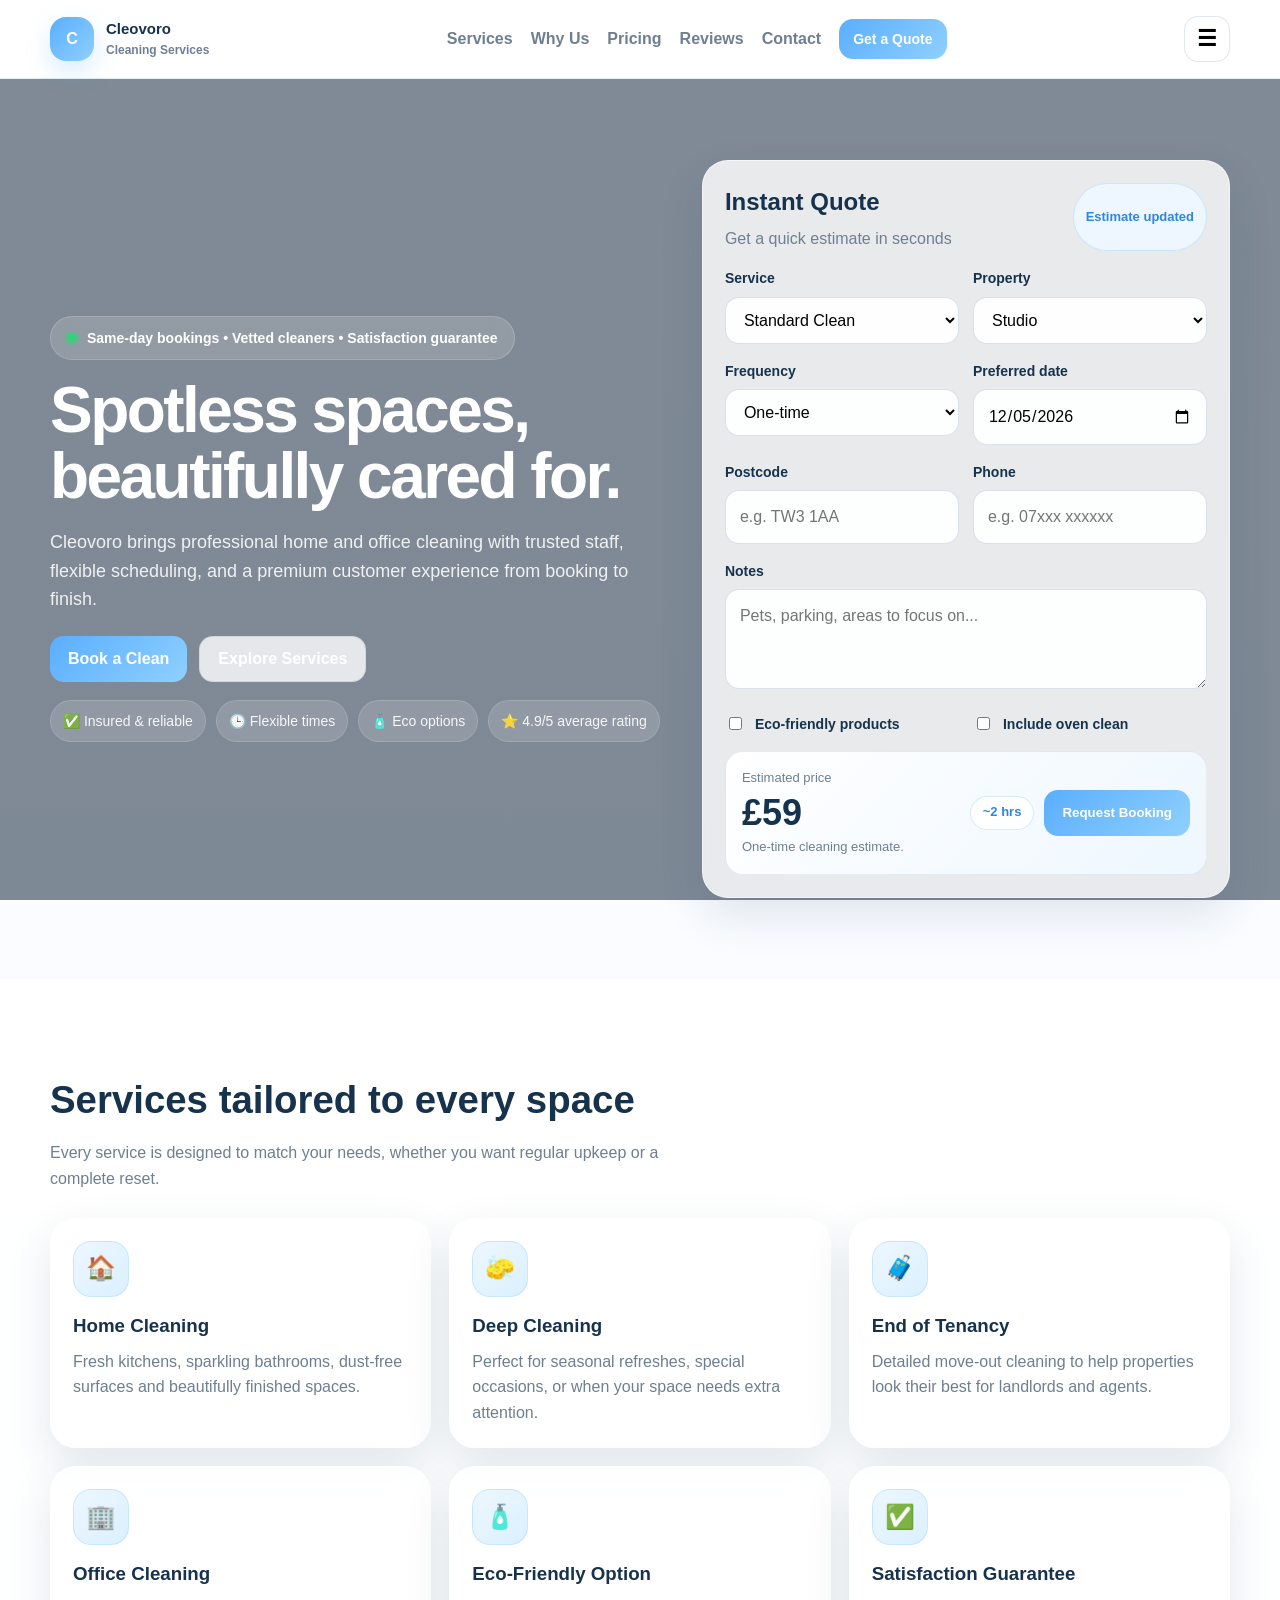
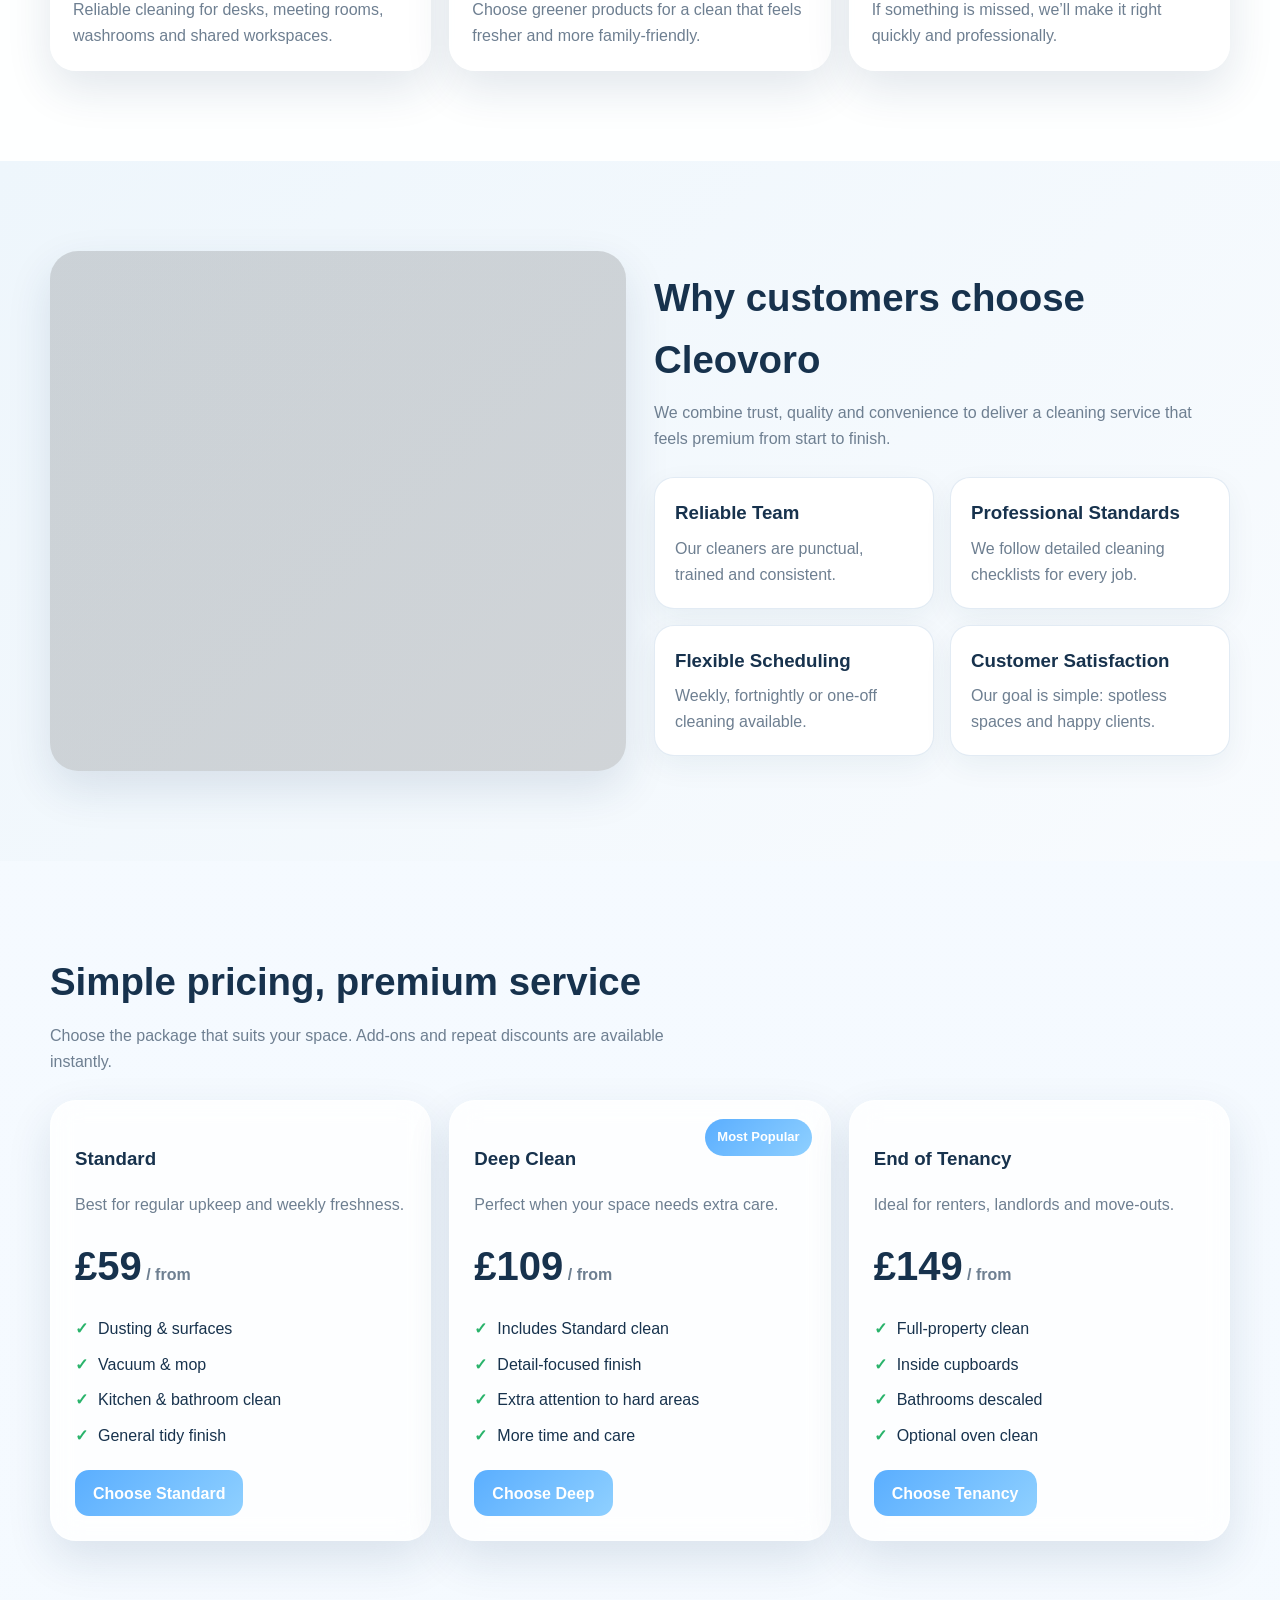
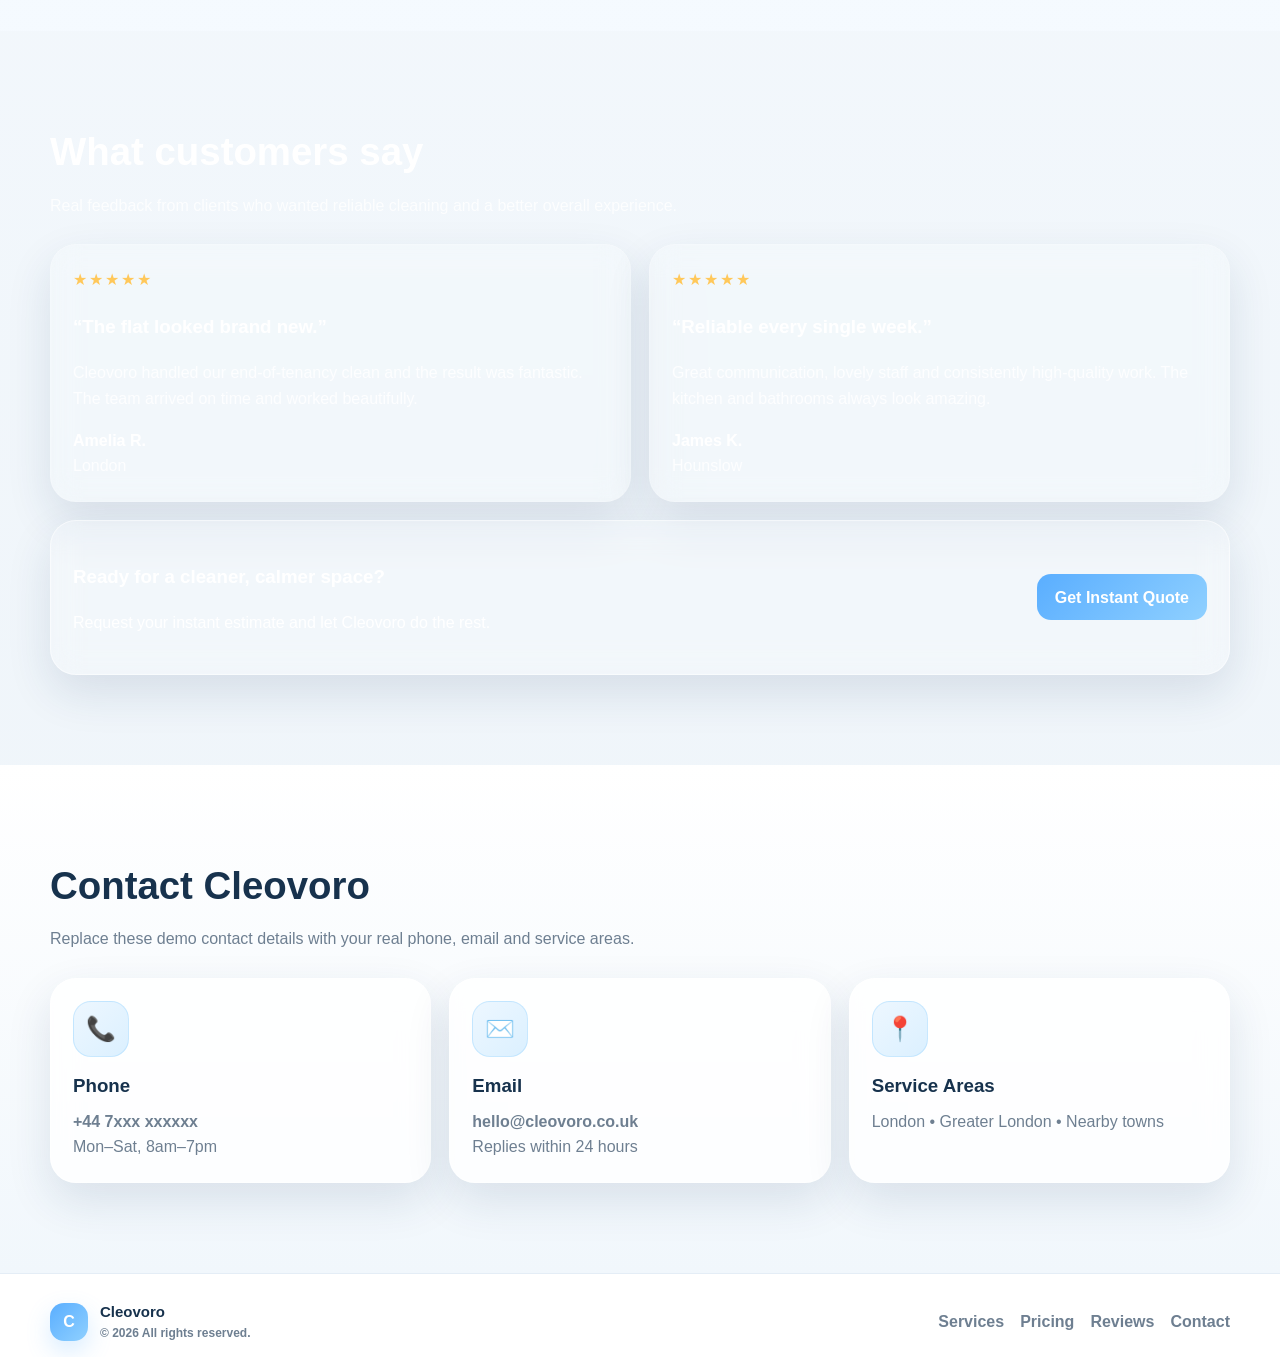
==== commit e4ed80ac: "1.1 update" ====
--- a/index.html
+++ b/index.html
@@ -3,385 +3,385 @@
 <head>
   <meta charset="UTF-8" />
   <meta name="viewport" content="width=device-width, initial-scale=1" />
-  <title>Cleovero | Cleaning Services</title>
-  <meta name="description" content="Cleovoro provides reliable home & office cleaning with flexible scheduling and transparent pricing." />
+  <title>Cleovoro | Cleaning Services</title>
+  <meta name="description" content="Cleovoro provides reliable home and office cleaning with flexible scheduling and transparent pricing." />
   <link rel="stylesheet" href="styles.css" />
 </head>
-
 <body>
   <!-- NAV -->
-  <div class="nav">
+  <header class="nav" id="navbar">
     <div class="wrap nav-inner">
       <a href="#top" class="brand">
         <div class="logo">C</div>
         <div>
-          <div style="font-size:14px;opacity:.95">Cleovoro</div>
-          <div style="font-size:12px;color:var(--muted);font-weight:800;margin-top:1px">Cleaning Services</div>
+          <div class="brand-title">Cleovoro</div>
+          <div class="brand-sub">Cleaning Services</div>
         </div>
       </a>
 
-      <div class="menu" aria-label="Primary navigation">
+      <nav class="menu">
         <a href="#services">Services</a>
+        <a href="#why-choose-us">Why Us</a>
         <a href="#pricing">Pricing</a>
         <a href="#reviews">Reviews</a>
         <a href="#contact">Contact</a>
-        <a class="btn small" href="#quote">Get a Quote</a>
-      </div>
-
-      <button class="btn burger" id="burgerBtn" aria-label="Open menu">☰</button>
+        <a class="btn primary small" href="#quote">Get a Quote</a>
+      </nav>
+
+      <button class="btn burger" id="burgerBtn">☰</button>
     </div>
-    <div class="wrap mobile" id="mobileMenu" aria-label="Mobile navigation">
+
+    <div class="wrap mobile" id="mobileMenu">
       <a href="#services">Services</a>
+      <a href="#why-choose-us">Why Us</a>
       <a href="#pricing">Pricing</a>
       <a href="#reviews">Reviews</a>
       <a href="#contact">Contact</a>
       <a href="#quote">Get a Quote</a>
     </div>
-  </div>
+  </header>
 
   <!-- HERO -->
-  <main id="top" class="wrap">
-    <div class="hero">
-      <div>
-        <div class="badge"><span class="dot"></span> Same-day bookings • Vetted cleaners • Satisfaction guarantee</div>
-        <h1>Spotless spaces, without the stress.</h1>
-        <p class="lead">
-          Cleovoro delivers professional home and office cleaning with flexible scheduling, transparent pricing,
-          and friendly, background-checked cleaners.
-        </p>
-
-        <div class="hero-actions">
-          <a class="btn primary" href="#quote">Book a Clean</a>
-          <a class="btn" href="#services">See Services</a>
-        </div>
-
-        <div class="trust">
-          <span>✅ Insured & reliable</span>
-          <span>🕒 Flexible times</span>
-          <span>🧴 Eco options</span>
-          <span>⭐ 4.9/5 average rating</span>
-        </div>
-      </div>
-
-      <!-- Quote card -->
-      <div id="quote" class="card quote-card">
-        <div class="quote-title">
-          <div>
-            <h3>Instant Quote</h3>
-            <p>Get an estimated price in seconds</p>
-          </div>
-          <span class="pill" id="instantStatus">Live estimate</span>
-        </div>
-
-        <form class="form" id="quoteForm">
-          <div class="grid2">
+  <main id="top">
+    <section class="hero hero-bg">
+      <div class="hero-overlay"></div>
+      <div class="wrap hero-grid">
+        <div class="hero-content reveal">
+          <div class="badge"><span class="dot"></span> Same-day bookings • Vetted cleaners • Satisfaction guarantee</div>
+          <h1>Spotless spaces, beautifully cared for.</h1>
+          <p class="lead">
+            Cleovoro brings professional home and office cleaning with trusted staff,
+            flexible scheduling, and a premium customer experience from booking to finish.
+          </p>
+
+          <div class="hero-actions">
+            <a class="btn primary" href="#quote">Book a Clean</a>
+            <a class="btn ghost" href="#services">Explore Services</a>
+          </div>
+
+          <div class="trust">
+            <span>✅ Insured & reliable</span>
+            <span>🕒 Flexible times</span>
+            <span>🧴 Eco options</span>
+            <span>⭐ 4.9/5 average rating</span>
+          </div>
+        </div>
+
+        <div id="quote" class="card quote-card reveal">
+          <div class="quote-title">
             <div>
-              <label for="service">Service</label>
-              <select id="service" required>
-                <option value="standard">Standard Clean</option>
-                <option value="deep">Deep Clean</option>
-                <option value="end">End of Tenancy</option>
-                <option value="office">Office Clean</option>
-              </select>
-            </div>
+              <h3>Instant Quote</h3>
+              <p>Get a quick estimate in seconds</p>
+            </div>
+            <span class="pill" id="instantStatus">Live estimate</span>
+          </div>
+
+          <form class="form" id="quoteForm">
+            <div class="grid2">
+              <div>
+                <label for="service">Service</label>
+                <select id="service">
+                  <option value="standard">Standard Clean</option>
+                  <option value="deep">Deep Clean</option>
+                  <option value="end">End of Tenancy</option>
+                  <option value="office">Office Clean</option>
+                </select>
+              </div>
+              <div>
+                <label for="property">Property</label>
+                <select id="property">
+                  <option value="studio">Studio</option>
+                  <option value="1bed">1 Bedroom</option>
+                  <option value="2bed">2 Bedroom</option>
+                  <option value="3bed">3 Bedroom</option>
+                  <option value="4bed">4+ Bedroom</option>
+                </select>
+              </div>
+            </div>
+
+            <div class="grid2">
+              <div>
+                <label for="frequency">Frequency</label>
+                <select id="frequency">
+                  <option value="once">One-time</option>
+                  <option value="weekly">Weekly (10% off)</option>
+                  <option value="biweekly">Bi-weekly (7% off)</option>
+                  <option value="monthly">Monthly (5% off)</option>
+                </select>
+              </div>
+              <div>
+                <label for="date">Preferred date</label>
+                <input type="date" id="date" />
+              </div>
+            </div>
+
+            <div class="grid2">
+              <div>
+                <label for="postcode">Postcode</label>
+                <input id="postcode" placeholder="e.g. TW3 1AA" />
+              </div>
+              <div>
+                <label for="phone">Phone</label>
+                <input id="phone" placeholder="e.g. 07xxx xxxxxx" />
+              </div>
+            </div>
+
             <div>
-              <label for="property">Property</label>
-              <select id="property" required>
-                <option value="studio">Studio</option>
-                <option value="1bed">1 Bedroom</option>
-                <option value="2bed">2 Bedroom</option>
-                <option value="3bed">3 Bedroom</option>
-                <option value="4bed">4+ Bedroom</option>
-              </select>
-            </div>
-          </div>
-
-          <div class="grid2">
+              <label for="notes">Notes</label>
+              <textarea id="notes" placeholder="Pets, parking, areas to focus on..."></textarea>
+            </div>
+
+            <div class="grid2 checks">
+              <label class="check-item">
+                <input type="checkbox" id="eco" />
+                <span>Eco-friendly products</span>
+              </label>
+
+              <label class="check-item">
+                <input type="checkbox" id="insideOven" />
+                <span>Include oven clean</span>
+              </label>
+            </div>
+
+            <div class="price-box">
+              <div>
+                <div class="mini">Estimated price</div>
+                <strong id="priceValue">£—</strong>
+                <div class="mini" id="priceHint">Select options to see estimate.</div>
+              </div>
+
+              <div class="price-actions">
+                <span class="pill soft" id="durationPill">~— hrs</span>
+                <button class="btn primary" type="submit">Request Booking</button>
+              </div>
+            </div>
+          </form>
+        </div>
+      </div>
+    </section>
+
+    <!-- SERVICES -->
+    <section id="services" class="section section-services">
+      <div class="wrap">
+        <div class="section-title reveal">
+          <div>
+            <h2>Services tailored to every space</h2>
+            <p>Every service is designed to match your needs, whether you want regular upkeep or a complete reset.</p>
+          </div>
+        </div>
+
+        <div class="features">
+          <div class="card feature reveal">
+            <div class="icon">🏠</div>
+            <h3>Home Cleaning</h3>
+            <p>Fresh kitchens, sparkling bathrooms, dust-free surfaces and beautifully finished spaces.</p>
+          </div>
+
+          <div class="card feature reveal">
+            <div class="icon">🧽</div>
+            <h3>Deep Cleaning</h3>
+            <p>Perfect for seasonal refreshes, special occasions, or when your space needs extra attention.</p>
+          </div>
+
+          <div class="card feature reveal">
+            <div class="icon">🧳</div>
+            <h3>End of Tenancy</h3>
+            <p>Detailed move-out cleaning to help properties look their best for landlords and agents.</p>
+          </div>
+
+          <div class="card feature reveal">
+            <div class="icon">🏢</div>
+            <h3>Office Cleaning</h3>
+            <p>Reliable cleaning for desks, meeting rooms, washrooms and shared workspaces.</p>
+          </div>
+
+          <div class="card feature reveal">
+            <div class="icon">🧴</div>
+            <h3>Eco-Friendly Option</h3>
+            <p>Choose greener products for a clean that feels fresher and more family-friendly.</p>
+          </div>
+
+          <div class="card feature reveal">
+            <div class="icon">✅</div>
+            <h3>Satisfaction Guarantee</h3>
+            <p>If something is missed, we’ll make it right quickly and professionally.</p>
+          </div>
+        </div>
+      </div>
+    </section>
+
+    <!-- WHY CHOOSE US -->
+    <section id="why-choose-us" class="section split-bg">
+      <div class="wrap split-grid">
+        <div class="split-image reveal"></div>
+
+        <div class="split-content reveal">
+          <div class="section-title left">
             <div>
-              <label for="frequency">Frequency</label>
-              <select id="frequency" required>
-                <option value="once">One-time</option>
-                <option value="weekly">Weekly (10% off)</option>
-                <option value="biweekly">Bi-weekly (7% off)</option>
-                <option value="monthly">Monthly (5% off)</option>
-              </select>
-            </div>
-            <div>
-              <label for="date">Preferred date</label>
-              <input type="date" id="date" required />
-            </div>
-          </div>
-
-          <div class="grid2">
-            <div>
-              <label for="postcode">Postcode</label>
-              <input id="postcode" placeholder="e.g., TW3 1AA" required />
-              <div class="hint">UK postcodes supported (demo validation).</div>
-            </div>
-            <div>
-              <label for="phone">Phone</label>
-              <input id="phone" placeholder="e.g., 07xxx xxxxxx" required />
-              <div class="hint">We’ll text a confirmation (demo).</div>
-            </div>
-          </div>
-
-          <div>
-            <label for="notes">Notes (optional)</label>
-            <textarea id="notes" placeholder="Pets, parking, focus areas, preferred products..."></textarea>
-          </div>
-
-          <div class="grid2">
-            <label style="display:flex;gap:10px;align-items:center;margin-top:6px">
-              <input type="checkbox" id="eco" />
-              <span class="hint" style="color:var(--text)">Eco-friendly products</span>
-            </label>
-
-            <label style="display:flex;gap:10px;align-items:center;margin-top:6px">
-              <input type="checkbox" id="insideOven" />
-              <span class="hint" style="color:var(--text)">Include oven clean</span>
-            </label>
-          </div>
-
-          <div class="price">
-            <div>
-              <div class="hint">Estimated price</div>
-              <strong id="priceValue">£—</strong>
-              <div class="hint" id="priceHint">Select options to see estimate.</div>
-            </div>
-            <div style="display:flex;gap:10px;flex-wrap:wrap;justify-content:flex-end">
-              <span class="pill" id="durationPill">~— hrs</span>
-              <button class="btn primary" type="submit">Request Booking</button>
-            </div>
-          </div>
-
-          <div class="hint">
-            By submitting, you agree to be contacted by Cleovoro. This is a demo landing page—no data is sent anywhere.
-          </div>
-        </form>
-      </div>
-    </div>
-
-    <!-- SERVICES -->
-    <section id="services">
-      <div class="section-title">
-        <div>
-          <h2>Services that fit your life</h2>
-          <p>Choose the clean you need—home, office, deep clean, or end of tenancy. Add extras anytime.</p>
-        </div>
-        <a class="btn" href="#quote">Get a Quote</a>
-      </div>
-
-      <div class="features">
-        <div class="card feature">
-          <div class="icon">🏠</div>
-          <h3>Home Cleaning</h3>
-          <p>Kitchen, bathrooms, floors, dusting, and tidy finishes—perfect for regular upkeep.</p>
-        </div>
-        <div class="card feature">
-          <div class="icon">🧽</div>
-          <h3>Deep Cleaning</h3>
-          <p>Extra attention to buildup, skirting boards, appliances, and hard-to-reach areas.</p>
-        </div>
-        <div class="card feature">
-          <div class="icon">🧳</div>
-          <h3>End of Tenancy</h3>
-          <p>Move-out ready cleaning designed to help you meet landlord/agency expectations.</p>
-        </div>
-        <div class="card feature">
-          <div class="icon">🏢</div>
-          <h3>Office Cleaning</h3>
-          <p>Workspaces, meeting rooms, kitchens, and washrooms—outside business hours available.</p>
-        </div>
-        <div class="card feature">
-          <div class="icon">🧴</div>
-          <h3>Eco-Friendly Option</h3>
-          <p>Switch to eco products for a fresher clean with reduced harsh chemicals.</p>
-        </div>
-        <div class="card feature">
-          <div class="icon">✅</div>
-          <h3>Satisfaction Guarantee</h3>
-          <p>If something is missed, we’ll return and fix it—simple and stress-free.</p>
-        </div>
-      </div>
-    </section>
-
-    <!-- WHY CHOOSE US -->
-<section id="why-choose-us">
-  <div class="section-title">
-    <div>
-      <h2>Why Choose Us</h2>
-      <p>We make cleaning simple, reliable, and stress-free for every home and office.</p>
-    </div>
-  </div>
-
-  <div class="features">
-    <div class="card feature">
-      <div class="icon">👥</div>
-      <h3>Reliable Team</h3>
-      <p>Our cleaners are punctual, trained and consistent.</p>
-    </div>
-
-    <div class="card feature">
-      <div class="icon">🧼</div>
-      <h3>Professional Standards</h3>
-      <p>We follow detailed cleaning checklists for every job.</p>
-    </div>
-
-    <div class="card feature">
-      <div class="icon">📅</div>
-      <h3>Flexible Scheduling</h3>
-      <p>Weekly, fortnightly or one-off cleaning available.</p>
-    </div>
-
-    <div class="card feature">
-      <div class="icon">⭐</div>
-      <h3>Customer Satisfaction</h3>
-      <p>Our goal is simple: spotless spaces and happy clients.</p>
-    </div>
-  </div>
-</section>
+              <h2>Why customers choose Cleovoro</h2>
+              <p>We combine trust, quality and convenience to deliver a cleaning service that feels premium from start to finish.</p>
+            </div>
+          </div>
+
+          <div class="mini-grid">
+            <div class="mini-card">
+              <h3>Reliable Team</h3>
+              <p>Our cleaners are punctual, trained and consistent.</p>
+            </div>
+            <div class="mini-card">
+              <h3>Professional Standards</h3>
+              <p>We follow detailed cleaning checklists for every job.</p>
+            </div>
+            <div class="mini-card">
+              <h3>Flexible Scheduling</h3>
+              <p>Weekly, fortnightly or one-off cleaning available.</p>
+            </div>
+            <div class="mini-card">
+              <h3>Customer Satisfaction</h3>
+              <p>Our goal is simple: spotless spaces and happy clients.</p>
+            </div>
+          </div>
+        </div>
+      </div>
+    </section>
 
     <!-- PRICING -->
-    <section id="pricing">
-      <div class="section-title">
-        <div>
-          <h2>Simple pricing</h2>
-          <p>Transparent packages to get you started. Your quote may vary based on size, condition, and add-ons.</p>
-        </div>
-      </div>
-
-      <div class="pricing">
-        <div class="card plan">
-          <h3>Standard</h3>
-          <p class="p">Best for weekly or regular upkeep.</p>
-          <div><span class="money">£59</span> <span class="per">/ from</span></div>
-          <ul class="list">
-            <li><span class="tick">✓</span> Dusting & surfaces</li>
-            <li><span class="tick">✓</span> Floors vacuum & mop</li>
-            <li><span class="tick">✓</span> Kitchen & bathroom clean</li>
-            <li><span class="tick">✓</span> Bin emptying</li>
-          </ul>
-          <div class="actions">
-            <a class="btn primary" href="#quote" data-preset="standard">Choose Standard</a>
-            <a class="btn" href="#contact">Ask a Question</a>
-          </div>
-        </div>
-
-        <div class="card plan">
-          <div class="tag">Most Popular</div>
-          <h3>Deep Clean</h3>
-          <p class="p">Perfect for spring cleaning or resets.</p>
-          <div><span class="money">£109</span> <span class="per">/ from</span></div>
-          <ul class="list">
-            <li><span class="tick">✓</span> Includes Standard package</li>
-            <li><span class="tick">✓</span> Skirting boards & detail clean</li>
-            <li><span class="tick">✓</span> Appliance exterior clean</li>
-            <li><span class="tick">✓</span> Extra time & attention</li>
-          </ul>
-          <div class="actions">
-            <a class="btn primary" href="#quote" data-preset="deep">Choose Deep</a>
-            <a class="btn" href="#contact">Ask a Question</a>
-          </div>
-        </div>
-
-        <div class="card plan">
-          <h3>End of Tenancy</h3>
-          <p class="p">Move-out ready. Great for renters & landlords.</p>
-          <div><span class="money">£149</span> <span class="per">/ from</span></div>
-          <ul class="list">
-            <li><span class="tick">✓</span> Intensive full-property clean</li>
-            <li><span class="tick">✓</span> Inside cupboards & drawers</li>
-            <li><span class="tick">✓</span> Bathrooms descaled</li>
-            <li><span class="tick">✓</span> Optional oven add-on</li>
-          </ul>
-          <div class="actions">
-            <a class="btn primary" href="#quote" data-preset="end">Choose Tenancy</a>
-            <a class="btn" href="#contact">Ask a Question</a>
+    <section id="pricing" class="section pricing-section">
+      <div class="wrap">
+        <div class="section-title reveal">
+          <div>
+            <h2>Simple pricing, premium service</h2>
+            <p>Choose the package that suits your space. Add-ons and repeat discounts are available instantly.</p>
+          </div>
+        </div>
+
+        <div class="pricing">
+          <div class="card plan reveal">
+            <h3>Standard</h3>
+            <p class="p">Best for regular upkeep and weekly freshness.</p>
+            <div><span class="money">£59</span> <span class="per">/ from</span></div>
+            <ul class="list">
+              <li><span class="tick">✓</span> Dusting & surfaces</li>
+              <li><span class="tick">✓</span> Vacuum & mop</li>
+              <li><span class="tick">✓</span> Kitchen & bathroom clean</li>
+              <li><span class="tick">✓</span> General tidy finish</li>
+            </ul>
+            <div class="actions">
+              <a class="btn primary" href="#quote" data-preset="standard">Choose Standard</a>
+            </div>
+          </div>
+
+          <div class="card plan featured reveal">
+            <div class="tag">Most Popular</div>
+            <h3>Deep Clean</h3>
+            <p class="p">Perfect when your space needs extra care.</p>
+            <div><span class="money">£109</span> <span class="per">/ from</span></div>
+            <ul class="list">
+              <li><span class="tick">✓</span> Includes Standard clean</li>
+              <li><span class="tick">✓</span> Detail-focused finish</li>
+              <li><span class="tick">✓</span> Extra attention to hard areas</li>
+              <li><span class="tick">✓</span> More time and care</li>
+            </ul>
+            <div class="actions">
+              <a class="btn primary" href="#quote" data-preset="deep">Choose Deep</a>
+            </div>
+          </div>
+
+          <div class="card plan reveal">
+            <h3>End of Tenancy</h3>
+            <p class="p">Ideal for renters, landlords and move-outs.</p>
+            <div><span class="money">£149</span> <span class="per">/ from</span></div>
+            <ul class="list">
+              <li><span class="tick">✓</span> Full-property clean</li>
+              <li><span class="tick">✓</span> Inside cupboards</li>
+              <li><span class="tick">✓</span> Bathrooms descaled</li>
+              <li><span class="tick">✓</span> Optional oven clean</li>
+            </ul>
+            <div class="actions">
+              <a class="btn primary" href="#quote" data-preset="end">Choose Tenancy</a>
+            </div>
           </div>
         </div>
       </div>
     </section>
 
     <!-- REVIEWS -->
-    <section id="reviews">
-      <div class="section-title">
-        <div>
-          <h2>What customers say</h2>
-          <p>Fast, friendly, and consistently high quality—this is the standard Cleovoro aims for.</p>
-        </div>
-      </div>
-
-      <div class="testimonials">
-        <div class="card review">
-          <div class="stars">★★★★★</div>
-          <h3 style="margin:8px 0 6px">“The flat looked brand new.”</h3>
-          <p>
-            Cleovoro handled our end-of-tenancy clean and the agent was impressed. Booking was easy and the team was punctual.
-          </p>
-          <div class="who">Amelia R.</div>
-          <div class="where">London</div>
-        </div>
-
-        <div class="card review">
-          <div class="stars">★★★★★</div>
-          <h3 style="margin:8px 0 6px">“Reliable weekly cleaning.”</h3>
-          <p>
-            We book weekly and it’s been consistent every time. Great attention to bathrooms and kitchen.
-          </p>
-          <div class="who">James K.</div>
-          <div class="where">Hounslow</div>
-        </div>
-      </div>
-
-      <div class="card cta" style="margin-top:12px">
-        <div>
-          <h3>Ready for a cleaner space?</h3>
-          <p>Get an instant estimate and request a booking in under a minute.</p>
-        </div>
-        <div style="display:flex;gap:10px;flex-wrap:wrap">
+    <section id="reviews" class="section reviews-bg">
+      <div class="wrap">
+        <div class="section-title reveal">
+          <div>
+            <h2>What customers say</h2>
+            <p>Real feedback from clients who wanted reliable cleaning and a better overall experience.</p>
+          </div>
+        </div>
+
+        <div class="testimonials">
+          <div class="card review reveal">
+            <div class="stars">★★★★★</div>
+            <h3>“The flat looked brand new.”</h3>
+            <p>Cleovoro handled our end-of-tenancy clean and the result was fantastic. The team arrived on time and worked beautifully.</p>
+            <div class="who">Amelia R.</div>
+            <div class="where">London</div>
+          </div>
+
+          <div class="card review reveal">
+            <div class="stars">★★★★★</div>
+            <h3>“Reliable every single week.”</h3>
+            <p>Great communication, lovely staff and consistently high-quality work. The kitchen and bathrooms always look amazing.</p>
+            <div class="who">James K.</div>
+            <div class="where">Hounslow</div>
+          </div>
+        </div>
+
+        <div class="card cta reveal">
+          <div>
+            <h3>Ready for a cleaner, calmer space?</h3>
+            <p>Request your instant estimate and let Cleovoro do the rest.</p>
+          </div>
           <a class="btn primary" href="#quote">Get Instant Quote</a>
-          <a class="btn" href="#contact">Contact Us</a>
         </div>
       </div>
     </section>
 
     <!-- CONTACT -->
-    <section id="contact">
-      <div class="section-title">
-        <div>
-          <h2>Contact Cleovoro</h2>
-          <p>Replace these demo details with your real phone, email, and service areas.</p>
-        </div>
-      </div>
-
-      <div class="features" style="grid-template-columns: repeat(3, 1fr)">
-        <div class="card feature">
-          <div class="icon">📞</div>
-          <h3>Phone</h3>
-          <p><strong style="color:var(--text)">+44 7xxx xxxxxx</strong><br/>Mon–Sat, 8am–7pm</p>
-        </div>
-        <div class="card feature">
-          <div class="icon">✉️</div>
-          <h3>Email</h3>
-          <p><strong style="color:var(--text)">hello@cleovoro.co.uk</strong><br/>Replies within 24 hours</p>
-        </div>
-        <div class="card feature">
-          <div class="icon">📍</div>
-          <h3>Service Areas</h3>
-          <p>London • Greater London • Nearby towns<br/><span class="hint">(Demo text)</span></p>
+    <section id="contact" class="section contact-section">
+      <div class="wrap">
+        <div class="section-title reveal">
+          <div>
+            <h2>Contact Cleovoro</h2>
+            <p>Replace these demo contact details with your real phone, email and service areas.</p>
+          </div>
+        </div>
+
+        <div class="contact-cards">
+          <div class="card feature reveal">
+            <div class="icon">📞</div>
+            <h3>Phone</h3>
+            <p><strong>+44 7xxx xxxxxx</strong><br>Mon–Sat, 8am–7pm</p>
+          </div>
+
+          <div class="card feature reveal">
+            <div class="icon">✉️</div>
+            <h3>Email</h3>
+            <p><strong>hello@cleovoro.co.uk</strong><br>Replies within 24 hours</p>
+          </div>
+
+          <div class="card feature reveal">
+            <div class="icon">📍</div>
+            <h3>Service Areas</h3>
+            <p>London • Greater London • Nearby towns</p>
+          </div>
         </div>
       </div>
     </section>
 
     <footer>
       <div class="wrap foot">
-        <div>
-          <div style="display:flex;align-items:center;gap:10px">
-            <div class="logo" style="width:34px;height:34px;border-radius:12px">C</div>
-            <div>
-              <div style="color:var(--text);font-weight:900">Cleovoro</div>
-              <div style="font-size:12px">© <span id="year"></span> Cleovoro. All rights reserved.</div>
-            </div>
+        <div class="foot-brand">
+          <div class="logo small-logo">C</div>
+          <div>
+            <div class="brand-title">Cleovoro</div>
+            <div class="brand-sub">© <span id="year"></span> All rights reserved.</div>
           </div>
         </div>
 
@@ -389,14 +389,13 @@
           <a href="#services">Services</a>
           <a href="#pricing">Pricing</a>
           <a href="#reviews">Reviews</a>
-          <a href="#quote">Quote</a>
+          <a href="#contact">Contact</a>
         </div>
       </div>
     </footer>
   </main>
 
-  <!-- TOAST -->
-  <div class="toast" id="toast" role="status" aria-live="polite">
+  <div class="toast" id="toast">
     <div class="ticon">✓</div>
     <div>
       <div class="ttext" id="toastTitle">Request received</div>
@@ -404,6 +403,6 @@
     </div>
   </div>
 
-<script src="script.js"></script>
+  <script src="script.js"></script>
 </body>
 </html>
--- a/styles.css
+++ b/styles.css
@@ -1,304 +1,841 @@
-
-    :root{
-      --bg:#0b1220;
-      --card:#0f1a2e;
-      --muted:#9fb0d0;
-      --text:#eaf0ff;
-      --brand:#46c2ff;
-      --brand2:#7c5cff;
-      --ok:#2ee59d;
-      --line:rgba(255,255,255,.12);
-      --shadow: 0 16px 50px rgba(0,0,0,.35);
-      --radius: 18px;
-      --max: 1120px;
-      --font: ui-sans-serif, system-ui, -apple-system, Segoe UI, Roboto, Helvetica, Arial;
-    }
-    *{box-sizing:border-box}
-    html,body{height:100%}
-    body{
-      margin:0;
-      font-family:var(--font);
-      background:
-        radial-gradient(1200px 600px at 15% 10%, rgba(70,194,255,.22), transparent 60%),
-        radial-gradient(900px 500px at 85% 30%, rgba(124,92,255,.18), transparent 60%),
-        radial-gradient(800px 500px at 50% 100%, rgba(46,229,157,.10), transparent 55%),
-        var(--bg);
-      color:var(--text);
-      line-height:1.45;
-    }
-    a{color:inherit;text-decoration:none}
-    .wrap{max-width:var(--max);margin:0 auto;padding:22px}
-    .nav{
-      position:sticky; top:0; z-index:50;
-      backdrop-filter: blur(10px);
-      background: rgba(11,18,32,.55);
-      border-bottom:1px solid var(--line);
-    }
-    .nav-inner{display:flex;align-items:center;justify-content:space-between;gap:14px}
-    .brand{display:flex;align-items:center;gap:12px;font-weight:900;letter-spacing:.2px}
-    .logo{
-      width:40px;height:40px;border-radius:14px;
-      background: linear-gradient(135deg,var(--brand),var(--brand2));
-      box-shadow: 0 10px 28px rgba(70,194,255,.18);
-      display:grid;place-items:center;
-      font-weight:900;
-    }
-    .menu{display:flex;gap:18px;align-items:center;color:var(--muted);font-weight:700}
-    .menu a{padding:10px 10px;border-radius:12px}
-    .menu a:hover{background:rgba(255,255,255,.06);color:var(--text)}
-    .btn{
-      display:inline-flex;align-items:center;justify-content:center;
-      padding:12px 16px;border-radius:14px;border:1px solid var(--line);
-      background:rgba(255,255,255,.05);
-      color:var(--text);
-      font-weight:900;
-      transition: transform .15s ease, background .15s ease, border-color .15s ease;
-      cursor:pointer;
-      user-select:none;
-    }
-    .btn:hover{transform: translateY(-1px);background:rgba(255,255,255,.08);border-color:rgba(255,255,255,.18)}
-    .btn.primary{
-      border:none;
-      background: linear-gradient(135deg,var(--brand),var(--brand2));
-      box-shadow: 0 16px 40px rgba(70,194,255,.14);
-    }
-    .btn.primary:hover{transform: translateY(-2px)}
-    .btn.small{padding:10px 12px;border-radius:12px;font-weight:900}
-    .burger{display:none}
-    .hero{
-      padding:46px 0 24px;
-      display:grid;
-      grid-template-columns: 1.2fr .8fr;
-      gap:22px;
-      align-items:stretch;
-    }
-    .badge{
-      display:inline-flex;align-items:center;gap:10px;
-      padding:10px 12px;border-radius:999px;
-      border:1px solid var(--line);
-      background:rgba(255,255,255,.05);
-      color:var(--muted);
-      font-weight:800;
-      width:max-content;
-    }
-    .dot{width:10px;height:10px;border-radius:999px;background:var(--ok);box-shadow:0 0 0 4px rgba(46,229,157,.12)}
-    h1{font-size: clamp(34px, 4vw, 54px);line-height:1.05;margin:14px 0 12px}
-    .lead{color:var(--muted);font-size: 16px;max-width: 58ch}
-    .hero-actions{display:flex;gap:12px;flex-wrap:wrap;margin:18px 0}
-    .trust{
-      display:flex;gap:14px;flex-wrap:wrap;
-      color:var(--muted);font-weight:800;font-size:13px;
-      margin-top:10px;
-    }
-    .trust span{
-      display:inline-flex;align-items:center;gap:8px;
-      padding:10px 12px;border-radius:14px;
-      background:rgba(255,255,255,.04);
-      border:1px solid var(--line);
-    }
-
-    .card{
-      background: linear-gradient(180deg, rgba(255,255,255,.06), rgba(255,255,255,.03));
-      border:1px solid var(--line);
-      border-radius: var(--radius);
-      box-shadow: var(--shadow);
-    }
-    .quote-card{padding:18px}
-    .quote-title{display:flex;justify-content:space-between;align-items:center;gap:12px}
-    .quote-title h3{margin:0;font-size:16px}
-    .quote-title p{margin:0;color:var(--muted);font-weight:800;font-size:12px}
-    .form{
-      margin-top:14px;
-      display:grid;
-      gap:10px;
-    }
-    .grid2{display:grid;grid-template-columns:1fr 1fr;gap:10px}
-    label{font-size:12px;color:var(--muted);font-weight:800}
-    input, select, textarea{
-      width:100%;
-      padding:12px 12px;
-      border-radius:14px;
-      border:1px solid rgba(255,255,255,.14);
-      background:rgba(10,16,28,.55);
-      color:var(--text);
-      outline:none;
-    }
-    input:focus, select:focus, textarea:focus{border-color: rgba(70,194,255,.5); box-shadow: 0 0 0 4px rgba(70,194,255,.12)}
-    textarea{min-height:90px;resize:vertical}
-    .hint{color:var(--muted);font-size:12px;font-weight:700}
-    .price{
-      margin-top:8px;
-      display:flex;align-items:center;justify-content:space-between;
-      padding:12px 12px;border-radius:14px;
-      border:1px dashed rgba(255,255,255,.18);
-      background: rgba(255,255,255,.04);
-      gap:10px;
-    }
-    .price strong{font-size:18px}
-    .pill{
-      padding:8px 10px;border-radius:999px;
-      border:1px solid var(--line);
-      background:rgba(255,255,255,.05);
-      color:var(--muted);
-      font-weight:900;
-      font-size:12px;
-      white-space:nowrap;
-    }
-
-    section{padding:34px 0}
-    .section-title{
-      display:flex;justify-content:space-between;align-items:flex-end;gap:14px;flex-wrap:wrap;
-      margin-bottom:14px;
-    }
-    .section-title h2{margin:0;font-size:24px}
-    .section-title p{margin:0;color:var(--muted);font-weight:700;max-width:70ch}
-    .features{
-      display:grid;
-      grid-template-columns: repeat(3, 1fr);
-      gap:12px;
-    }
-    .feature{padding:16px}
-    .icon{
-      width:42px;height:42px;border-radius:14px;
-      display:grid;place-items:center;
-      background: rgba(70,194,255,.10);
-      border:1px solid rgba(70,194,255,.22);
-      margin-bottom:10px;
-      font-size:18px;
-    }
-    .feature h3{margin:6px 0 6px;font-size:16px}
-    .feature p{margin:0;color:var(--muted);font-weight:650;font-size:13px}
-
-    .pricing{
-      display:grid;
-      grid-template-columns: repeat(3, 1fr);
-      gap:12px;
-    }
-    .plan{padding:18px; position:relative; overflow:hidden}
-    .plan .tag{
-      position:absolute; top:14px; right:14px;
-      padding:8px 10px;border-radius:999px;
-      font-size:12px;font-weight:900;
-      background:rgba(124,92,255,.16);
-      border:1px solid rgba(124,92,255,.3);
-      color:var(--text);
-    }
-    .plan h3{margin:0 0 6px}
-    .plan .p{color:var(--muted);margin:0 0 12px;font-weight:700}
-    .plan .money{font-size:34px;font-weight:1000}
-    .plan .per{color:var(--muted);font-weight:800}
-    .list{margin:14px 0 0; padding:0; list-style:none; display:grid; gap:10px; color:var(--muted); font-weight:750}
-    .list li{display:flex;gap:10px;align-items:flex-start}
-    .tick{width:20px;height:20px;border-radius:8px;background:rgba(46,229,157,.12);border:1px solid rgba(46,229,157,.25);display:grid;place-items:center;color:var(--ok);font-weight:1000}
-    .plan .actions{margin-top:16px;display:flex;gap:10px;flex-wrap:wrap}
-
-    .testimonials{
-      display:grid;
-      grid-template-columns: 1.2fr .8fr;
-      gap:12px;
-      align-items:stretch;
-    }
-    .review{padding:16px}
-    .stars{letter-spacing:1px;color:#ffd36a}
-    .review p{color:var(--muted);font-weight:700;margin:10px 0 0}
-    .review .who{margin-top:12px;color:var(--text);font-weight:900}
-    .review .where{color:var(--muted);font-weight:800;font-size:12px}
-
-    .cta{
-      padding:18px;
-      display:flex;
-      align-items:center;
-      justify-content:space-between;
-      gap:14px;
-      flex-wrap:wrap;
-    }
-    .cta h3{margin:0;font-size:18px}
-    .cta p{margin:4px 0 0;color:var(--muted);font-weight:700}
-
-    footer{
-      padding:26px 0 40px;
-      border-top:1px solid var(--line);
-      color:var(--muted);
-      font-weight:700;
-    }
-    .foot{
-      display:flex;justify-content:space-between;gap:12px;flex-wrap:wrap;align-items:center
-    }
-    .links{display:flex;gap:14px;flex-wrap:wrap}
-    .links a{padding:8px 10px;border-radius:12px}
-    .links a:hover{background:rgba(255,255,255,.06);color:var(--text)}
-
-    /* toast */
-    .toast{
-      position:fixed;
-      left:50%;
-      bottom:18px;
-      transform:translateX(-50%);
-      background: rgba(10,16,28,.88);
-      border:1px solid rgba(255,255,255,.18);
-      padding:12px 14px;
-      border-radius: 14px;
-      box-shadow: var(--shadow);
-      display:none;
-      gap:10px;
-      align-items:center;
-      z-index:999;
-      max-width:min(620px, calc(100% - 24px));
-    }
-    .toast.show{display:flex;animation: pop .18s ease-out}
-    .toast .ticon{
-      width:28px;height:28px;border-radius:12px;
-      display:grid;place-items:center;
-      background:rgba(46,229,157,.12);
-      border:1px solid rgba(46,229,157,.22);
-      color:var(--ok);
-      font-weight:1000;
-      flex:0 0 auto;
-    }
-    .toast .ttext{color:var(--text);font-weight:800}
-    .toast .tmuted{color:var(--muted);font-weight:700;font-size:12px;margin-top:2px}
-    @keyframes pop{
-      from{transform:translateX(-50%) translateY(6px); opacity:.6}
-      to{transform:translateX(-50%) translateY(0); opacity:1}
-    }
-
-    /* responsive */
-    @media (max-width: 980px){
-      .hero{grid-template-columns:1fr; padding-top:30px}
-      .features{grid-template-columns:1fr}
-      .pricing{grid-template-columns:1fr}
-      .testimonials{grid-template-columns:1fr}
-      .menu{display:none}
-      .burger{display:inline-flex}
-      .grid2{grid-template-columns:1fr}
-    }
-    /* mobile menu */
-    .mobile{
-      display:none;
-      border-top:1px solid var(--line);
-      padding:10px 0 14px;
-    }
-    .mobile a{
-      display:block;
-      padding:12px 12px;
-      margin-top:8px;
-      border-radius:14px;
-      background: rgba(255,255,255,.04);
-      border:1px solid rgba(255,255,255,.10);
-      color:var(--muted);
-      font-weight:800;
-    }
-    .mobile a:hover{color:var(--text);background: rgba(255,255,255,.06)}
-    .mobile.show{display:block}
-  
-
-
-    #why-choose-us .features{
-  grid-template-columns: repeat(4, 1fr);
-}
-
-@media (max-width: 980px){
-  #why-choose-us .features{
+:root{
+  --bg: #eef4f9;
+  --white: #ffffff;
+  --light-blue: #8fd0ff;
+  --blue: #5aaeff;
+  --blue-dark: #2d86e6;
+  --grey: #6e7f91;
+  --grey-soft: #dbe4ec;
+  --text: #17324d;
+  --line: rgba(180, 200, 220, 0.4);
+  --shadow: 0 18px 45px rgba(26, 60, 95, 0.12);
+  --radius-lg: 26px;
+  --radius-md: 18px;
+  --radius-sm: 14px;
+  --transition: .35s ease;
+}
+
+*{
+  box-sizing: border-box;
+}
+
+html{
+  scroll-behavior: smooth;
+}
+
+body{
+  margin: 0;
+  font-family: Arial, Helvetica, sans-serif;
+  color: var(--text);
+  background: linear-gradient(180deg, #ffffff 0%, #f7fbff 35%, #eef4f9 100%);
+  line-height: 1.6;
+  overflow-x: hidden;
+}
+
+a{
+  text-decoration: none;
+  color: inherit;
+}
+
+.wrap{
+  width: min(1180px, calc(100% - 32px));
+  margin: 0 auto;
+}
+
+/* NAV */
+.nav{
+  position: sticky;
+  top: 0;
+  z-index: 999;
+  background: rgba(255,255,255,.82);
+  backdrop-filter: blur(12px);
+  border-bottom: 1px solid rgba(220,230,240,.8);
+  transition: var(--transition);
+}
+
+.nav.scrolled{
+  box-shadow: 0 8px 24px rgba(0,0,0,.06);
+}
+
+.nav-inner{
+  min-height: 78px;
+  display: flex;
+  justify-content: space-between;
+  align-items: center;
+  gap: 20px;
+}
+
+.brand{
+  display: flex;
+  align-items: center;
+  gap: 12px;
+}
+
+.brand-title{
+  font-size: 15px;
+  font-weight: 900;
+}
+
+.brand-sub{
+  font-size: 12px;
+  color: var(--grey);
+  font-weight: 700;
+}
+
+.logo{
+  width: 44px;
+  height: 44px;
+  border-radius: 16px;
+  display: grid;
+  place-items: center;
+  background: linear-gradient(135deg, var(--blue), var(--light-blue));
+  color: white;
+  font-weight: 900;
+  box-shadow: 0 10px 24px rgba(90,174,255,.24);
+  transition: transform var(--transition);
+}
+
+.brand:hover .logo{
+  transform: rotate(-6deg) scale(1.06);
+}
+
+.menu{
+  display: flex;
+  gap: 18px;
+  align-items: center;
+}
+
+.menu a{
+  font-weight: 700;
+  color: var(--grey);
+  position: relative;
+  transition: var(--transition);
+}
+
+.menu a:hover{
+  color: var(--text);
+}
+
+.menu a:not(.btn)::after{
+  content: "";
+  position: absolute;
+  left: 0;
+  bottom: -6px;
+  width: 0;
+  height: 2px;
+  background: linear-gradient(90deg, var(--blue), var(--light-blue));
+  transition: var(--transition);
+}
+
+.menu a:not(.btn):hover::after{
+  width: 100%;
+}
+
+.mobile{
+  display: none;
+  padding-bottom: 14px;
+}
+
+.mobile.show{
+  display: block;
+}
+
+.mobile a{
+  display: block;
+  padding: 12px 14px;
+  margin-bottom: 10px;
+  background: white;
+  border: 1px solid var(--grey-soft);
+  border-radius: 14px;
+}
+
+.burger{
+  display: none;
+  width: 46px;
+  height: 46px;
+  padding: 0;
+  font-size: 22px;
+}
+
+/* BUTTONS */
+.btn{
+  display: inline-flex;
+  align-items: center;
+  justify-content: center;
+  min-height: 46px;
+  padding: 0 18px;
+  border-radius: 14px;
+  border: 1px solid rgba(170,190,210,.35);
+  background: white;
+  font-weight: 800;
+  cursor: pointer;
+  transition: transform .25s ease, box-shadow .25s ease, background .25s ease;
+}
+
+.btn:hover{
+  transform: translateY(-2px);
+  box-shadow: 0 14px 28px rgba(0,0,0,.08);
+}
+
+.btn.primary{
+  background: linear-gradient(135deg, var(--blue), var(--light-blue));
+  color: white;
+  border: none;
+}
+
+.btn.primary:hover{
+  background: linear-gradient(135deg, var(--blue-dark), var(--blue));
+}
+
+.btn.ghost{
+  background: rgba(255,255,255,.8);
+}
+
+.btn.small{
+  min-height: 40px;
+  padding: 0 14px;
+  font-size: 14px;
+}
+
+/* HERO */
+.hero{
+  position: relative;
+  min-height: 100vh;
+  display: flex;
+  align-items: center;
+}
+
+.hero-bg{
+  background-image:
+    linear-gradient(rgba(12,31,52,.52), rgba(12,31,52,.52)),
+    url("https://images.unsplash.com/photo-1581578731548-c64695cc6952?auto=format&fit=crop&w=1600&q=80");
+  background-size: cover;
+  background-position: center;
+  background-attachment: fixed;
+}
+
+.hero-grid{
+  position: relative;
+  z-index: 2;
+  display: grid;
+  grid-template-columns: 1.08fr .92fr;
+  gap: 32px;
+  align-items: center;
+  padding: 70px 0;
+}
+
+.hero-content{
+  color: white;
+}
+
+.badge{
+  display: inline-flex;
+  align-items: center;
+  gap: 10px;
+  padding: 10px 16px;
+  border-radius: 999px;
+  background: rgba(255,255,255,.15);
+  border: 1px solid rgba(255,255,255,.18);
+  backdrop-filter: blur(8px);
+  font-weight: 800;
+  font-size: 14px;
+}
+
+.dot{
+  width: 10px;
+  height: 10px;
+  border-radius: 50%;
+  background: #33d17a;
+  box-shadow: 0 0 0 4px rgba(51,209,122,.18);
+}
+
+h1{
+  margin: 18px 0 14px;
+  font-size: clamp(2.6rem, 5vw, 4.8rem);
+  line-height: 1.03;
+  letter-spacing: -0.04em;
+}
+
+.lead{
+  max-width: 60ch;
+  color: rgba(255,255,255,.88);
+  font-size: 18px;
+  margin-bottom: 22px;
+}
+
+.hero-actions{
+  display: flex;
+  gap: 12px;
+  flex-wrap: wrap;
+  margin-bottom: 18px;
+}
+
+.trust{
+  display: flex;
+  flex-wrap: wrap;
+  gap: 10px;
+}
+
+.trust span{
+  background: rgba(255,255,255,.14);
+  border: 1px solid rgba(255,255,255,.14);
+  color: rgba(255,255,255,.92);
+  padding: 9px 12px;
+  border-radius: 999px;
+  font-size: 14px;
+}
+
+/* CARD */
+.card{
+  background: rgba(255,255,255,.82);
+  backdrop-filter: blur(14px);
+  border: 1px solid rgba(255,255,255,.5);
+  border-radius: var(--radius-lg);
+  box-shadow: var(--shadow);
+  transition: transform var(--transition), box-shadow var(--transition);
+}
+
+.card:hover{
+  transform: translateY(-6px);
+  box-shadow: 0 24px 55px rgba(26,60,95,.17);
+}
+
+.quote-card{
+  padding: 22px;
+}
+
+.quote-title{
+  display: flex;
+  justify-content: space-between;
+  gap: 12px;
+  margin-bottom: 16px;
+}
+
+.quote-title h3{
+  margin: 0 0 4px;
+  font-size: 24px;
+}
+
+.quote-title p{
+  margin: 0;
+  color: var(--grey);
+}
+
+.pill{
+  display: inline-flex;
+  align-items: center;
+  min-height: 34px;
+  padding: 0 12px;
+  border-radius: 999px;
+  background: #eef7ff;
+  color: var(--blue-dark);
+  border: 1px solid rgba(90,174,255,.24);
+  font-size: 13px;
+  font-weight: 800;
+}
+
+.pill.soft{
+  background: white;
+}
+
+.form{
+  display: grid;
+  gap: 16px;
+}
+
+.grid2{
+  display: grid;
+  grid-template-columns: repeat(2, 1fr);
+  gap: 14px;
+}
+
+label{
+  display: block;
+  margin-bottom: 7px;
+  font-size: 14px;
+  font-weight: 800;
+}
+
+input,
+select,
+textarea{
+  width: 100%;
+  padding: 13px 14px;
+  border-radius: 14px;
+  border: 1px solid rgba(160,180,200,.38);
+  background: rgba(255,255,255,.92);
+  font: inherit;
+  outline: none;
+  transition: var(--transition);
+}
+
+input:focus,
+select:focus,
+textarea:focus{
+  border-color: rgba(90,174,255,.5);
+  box-shadow: 0 0 0 5px rgba(90,174,255,.12);
+  transform: translateY(-1px);
+}
+
+textarea{
+  min-height: 100px;
+  resize: vertical;
+}
+
+.checks{
+  align-items: center;
+}
+
+.check-item{
+  display: flex;
+  align-items: center;
+  gap: 10px;
+  margin: 0;
+}
+
+.check-item input{
+  width: auto;
+}
+
+.price-box{
+  display: flex;
+  justify-content: space-between;
+  align-items: center;
+  gap: 18px;
+  padding: 16px;
+  border-radius: 18px;
+  background: linear-gradient(135deg, #ffffff, #eef7ff);
+  border: 1px solid rgba(170,190,210,.28);
+}
+
+.mini{
+  font-size: 13px;
+  color: var(--grey);
+}
+
+#priceValue{
+  display: block;
+  font-size: 36px;
+  margin: 6px 0;
+  line-height: 1;
+}
+
+.price-actions{
+  display: flex;
+  gap: 10px;
+  align-items: center;
+  flex-wrap: wrap;
+}
+
+/* SECTIONS */
+.section{
+  padding: 90px 0;
+  position: relative;
+  overflow: hidden;
+}
+
+.section-title{
+  margin-bottom: 26px;
+}
+
+.section-title h2{
+  margin: 0 0 10px;
+  font-size: clamp(2rem, 3vw, 2.8rem);
+}
+
+.section-title p{
+  margin: 0;
+  color: var(--grey);
+  max-width: 72ch;
+}
+
+/* SERVICES */
+.section-services{
+  background:
+    linear-gradient(rgba(255,255,255,.92), rgba(255,255,255,.92)),
+    url("https://images.unsplash.com/photo-1603712725038-e9334ae8f39f?auto=format&fit=crop&w=1600&q=80");
+  background-size: cover;
+  background-position: center;
+}
+
+.features{
+  display: grid;
+  grid-template-columns: repeat(3, 1fr);
+  gap: 18px;
+}
+
+.feature{
+  padding: 22px;
+}
+
+.icon{
+  width: 56px;
+  height: 56px;
+  border-radius: 18px;
+  display: grid;
+  place-items: center;
+  font-size: 24px;
+  background: linear-gradient(135deg, #edf7ff, #dbf0ff);
+  border: 1px solid rgba(143,208,255,.36);
+  margin-bottom: 14px;
+  transition: transform var(--transition);
+}
+
+.feature:hover .icon{
+  transform: scale(1.08) rotate(-5deg);
+}
+
+.feature h3{
+  margin: 0 0 8px;
+}
+
+.feature p{
+  margin: 0;
+  color: var(--grey);
+}
+
+/* SPLIT */
+.split-bg{
+  background: linear-gradient(135deg, #eef6fc 0%, #f8fbfe 100%);
+}
+
+.split-grid{
+  display: grid;
+  grid-template-columns: 1fr 1fr;
+  gap: 28px;
+  align-items: center;
+}
+
+.split-image{
+  min-height: 520px;
+  border-radius: 28px;
+  background-image:
+    linear-gradient(rgba(0,0,0,.15), rgba(0,0,0,.15)),
+    url("https://images.unsplash.com/photo-1527515637462-cff94eecc1ac?auto=format&fit=crop&w=1200&q=80");
+  background-size: cover;
+  background-position: center;
+  box-shadow: var(--shadow);
+  transition: transform .5s ease;
+}
+
+.split-image:hover{
+  transform: scale(1.02);
+}
+
+.mini-grid{
+  display: grid;
+  grid-template-columns: repeat(2, 1fr);
+  gap: 16px;
+}
+
+.mini-card{
+  padding: 20px;
+  border-radius: 20px;
+  background: white;
+  border: 1px solid rgba(190,210,230,.45);
+  box-shadow: 0 10px 30px rgba(25,60,90,.06);
+  transition: transform var(--transition), box-shadow var(--transition);
+}
+
+.mini-card:hover{
+  transform: translateY(-5px);
+  box-shadow: 0 20px 34px rgba(25,60,90,.12);
+}
+
+.mini-card h3{
+  margin: 0 0 8px;
+}
+
+.mini-card p{
+  margin: 0;
+  color: var(--grey);
+}
+
+/* PRICING */
+.pricing-section{
+  background:
+    linear-gradient(rgba(245,250,255,.95), rgba(245,250,255,.95)),
+    url("https://images.unsplash.com/photo-1563453392212-326f5e854473?auto=format&fit=crop&w=1600&q=80");
+  background-size: cover;
+  background-position: center;
+}
+
+.pricing{
+  display: grid;
+  grid-template-columns: repeat(3, 1fr);
+  gap: 18px;
+}
+
+.plan{
+  position: relative;
+  padding: 24px;
+}
+
+.plan.featured{
+  transform: scale(1.03);
+}
+
+.plan.featured:hover{
+  transform: scale(1.03) translateY(-6px);
+}
+
+.tag{
+  position: absolute;
+  top: 18px;
+  right: 18px;
+  background: linear-gradient(135deg, var(--blue), var(--light-blue));
+  color: white;
+  border-radius: 999px;
+  padding: 8px 12px;
+  font-size: 13px;
+  font-weight: 800;
+}
+
+.plan .p{
+  color: var(--grey);
+}
+
+.money{
+  font-size: 40px;
+  font-weight: 900;
+}
+
+.per{
+  color: var(--grey);
+  font-weight: 700;
+}
+
+.list{
+  list-style: none;
+  padding: 0;
+  margin: 18px 0 22px;
+  display: grid;
+  gap: 10px;
+}
+
+.list li{
+  display: flex;
+  gap: 10px;
+}
+
+.tick{
+  color: #29b36b;
+  font-weight: 900;
+}
+
+.actions{
+  display: flex;
+  gap: 10px;
+  flex-wrap: wrap;
+}
+
+/* REVIEWS */
+.reviews-bg{
+  background-image:
+    linear-gradient(rgba(18,38,58,.72), rgba(18,38,58,.72)),
+    url("https://images.unsplash.com/photo-1520607162513-77705c0f0d4a?auto=format&fit=crop&w=1600&q=80");
+  background-size: cover;
+  background-position: center;
+  color: white;
+  background-attachment: fixed;
+}
+
+.reviews-bg .section-title p{
+  color: rgba(255,255,255,.8);
+}
+
+.testimonials{
+  display: grid;
+  grid-template-columns: repeat(2, 1fr);
+  gap: 18px;
+  margin-bottom: 18px;
+}
+
+.review{
+  padding: 22px;
+  background: rgba(255,255,255,.12);
+  border: 1px solid rgba(255,255,255,.15);
+  color: white;
+}
+
+.review p,
+.review .where{
+  color: rgba(255,255,255,.82);
+}
+
+.review .who{
+  font-weight: 900;
+}
+
+.stars{
+  color: #ffc85a;
+  letter-spacing: 2px;
+  margin-bottom: 10px;
+}
+
+.cta{
+  padding: 22px;
+  display: flex;
+  justify-content: space-between;
+  align-items: center;
+  gap: 18px;
+  background: rgba(255,255,255,.14);
+  color: white;
+}
+
+/* CONTACT */
+.contact-section{
+  background: linear-gradient(180deg, #ffffff 0%, #f1f7fc 100%);
+}
+
+.contact-cards{
+  display: grid;
+  grid-template-columns: repeat(3, 1fr);
+  gap: 18px;
+}
+
+/* FOOTER */
+footer{
+  padding: 26px 0 14px;
+  border-top: 1px solid rgba(210,225,240,.6);
+  background: white;
+}
+
+.foot{
+  display: flex;
+  justify-content: space-between;
+  align-items: center;
+  gap: 18px;
+}
+
+.foot-brand{
+  display: flex;
+  align-items: center;
+  gap: 12px;
+}
+
+.small-logo{
+  width: 38px;
+  height: 38px;
+  border-radius: 14px;
+}
+
+.links{
+  display: flex;
+  gap: 16px;
+  flex-wrap: wrap;
+}
+
+.links a{
+  color: var(--grey);
+  font-weight: 700;
+}
+
+/* TOAST */
+.toast{
+  position: fixed;
+  right: 18px;
+  bottom: 18px;
+  z-index: 1200;
+  display: flex;
+  gap: 12px;
+  align-items: center;
+  width: min(360px, calc(100% - 28px));
+  padding: 15px 16px;
+  border-radius: 18px;
+  background: rgba(17,28,40,.94);
+  color: white;
+  opacity: 0;
+  pointer-events: none;
+  transform: translateY(10px);
+  transition: .28s ease;
+}
+
+.toast.show{
+  opacity: 1;
+  transform: translateY(0);
+}
+
+.ticon{
+  width: 40px;
+  height: 40px;
+  border-radius: 12px;
+  display: grid;
+  place-items: center;
+  background: rgba(255,255,255,.12);
+  font-weight: 900;
+}
+
+.ttext{
+  font-weight: 900;
+}
+
+.tmuted{
+  color: rgba(255,255,255,.8);
+  font-size: 14px;
+}
+
+/* REVEAL */
+.reveal{
+  opacity: 0;
+  transform: translateY(26px);
+  transition: opacity .8s ease, transform .8s ease;
+}
+
+.reveal.visible{
+  opacity: 1;
+  transform: translateY(0);
+}
+
+/* RESPONSIVE */
+@media (max-width: 1024px){
+  .hero-grid,
+  .split-grid{
     grid-template-columns: 1fr;
   }
+
+  .features,
+  .pricing,
+  .contact-cards{
+    grid-template-columns: repeat(2, 1fr);
+  }
+
+  .split-image{
+    min-height: 380px;
+  }
+}
+
+@media (max-width: 768px){
+  .menu{
+    display: none;
+  }
+
+  .burger{
+    display: inline-flex;
+  }
+
+  .grid2,
+  .features,
+  .pricing,
+  .testimonials,
+  .mini-grid,
+  .contact-cards{
+    grid-template-columns: 1fr !important;
+  }
+
+  .price-box,
+  .cta,
+  .foot{
+    flex-direction: column;
+    align-items: flex-start;
+  }
+
+  .hero-bg,
+  .reviews-bg{
+    background-attachment: scroll;
+  }
+
+  h1{
+    font-size: 2.8rem;
+  }
 }
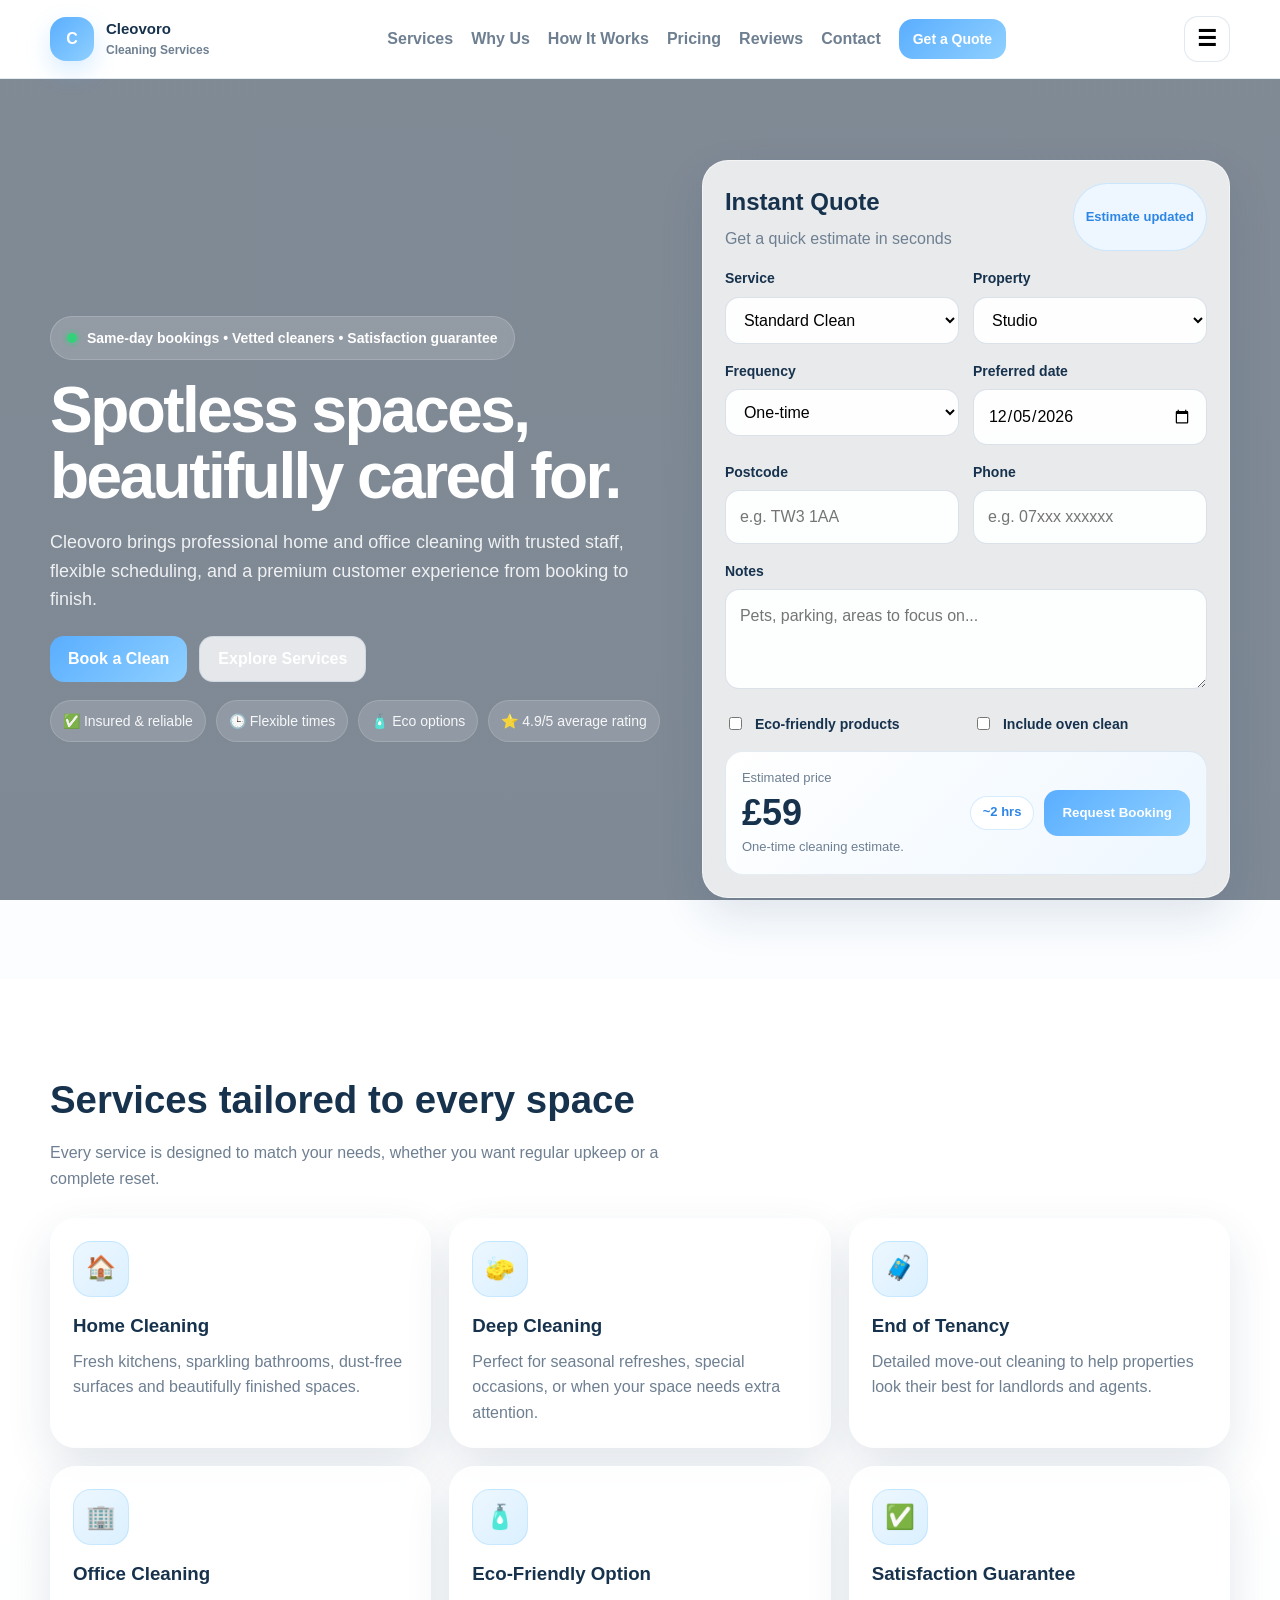
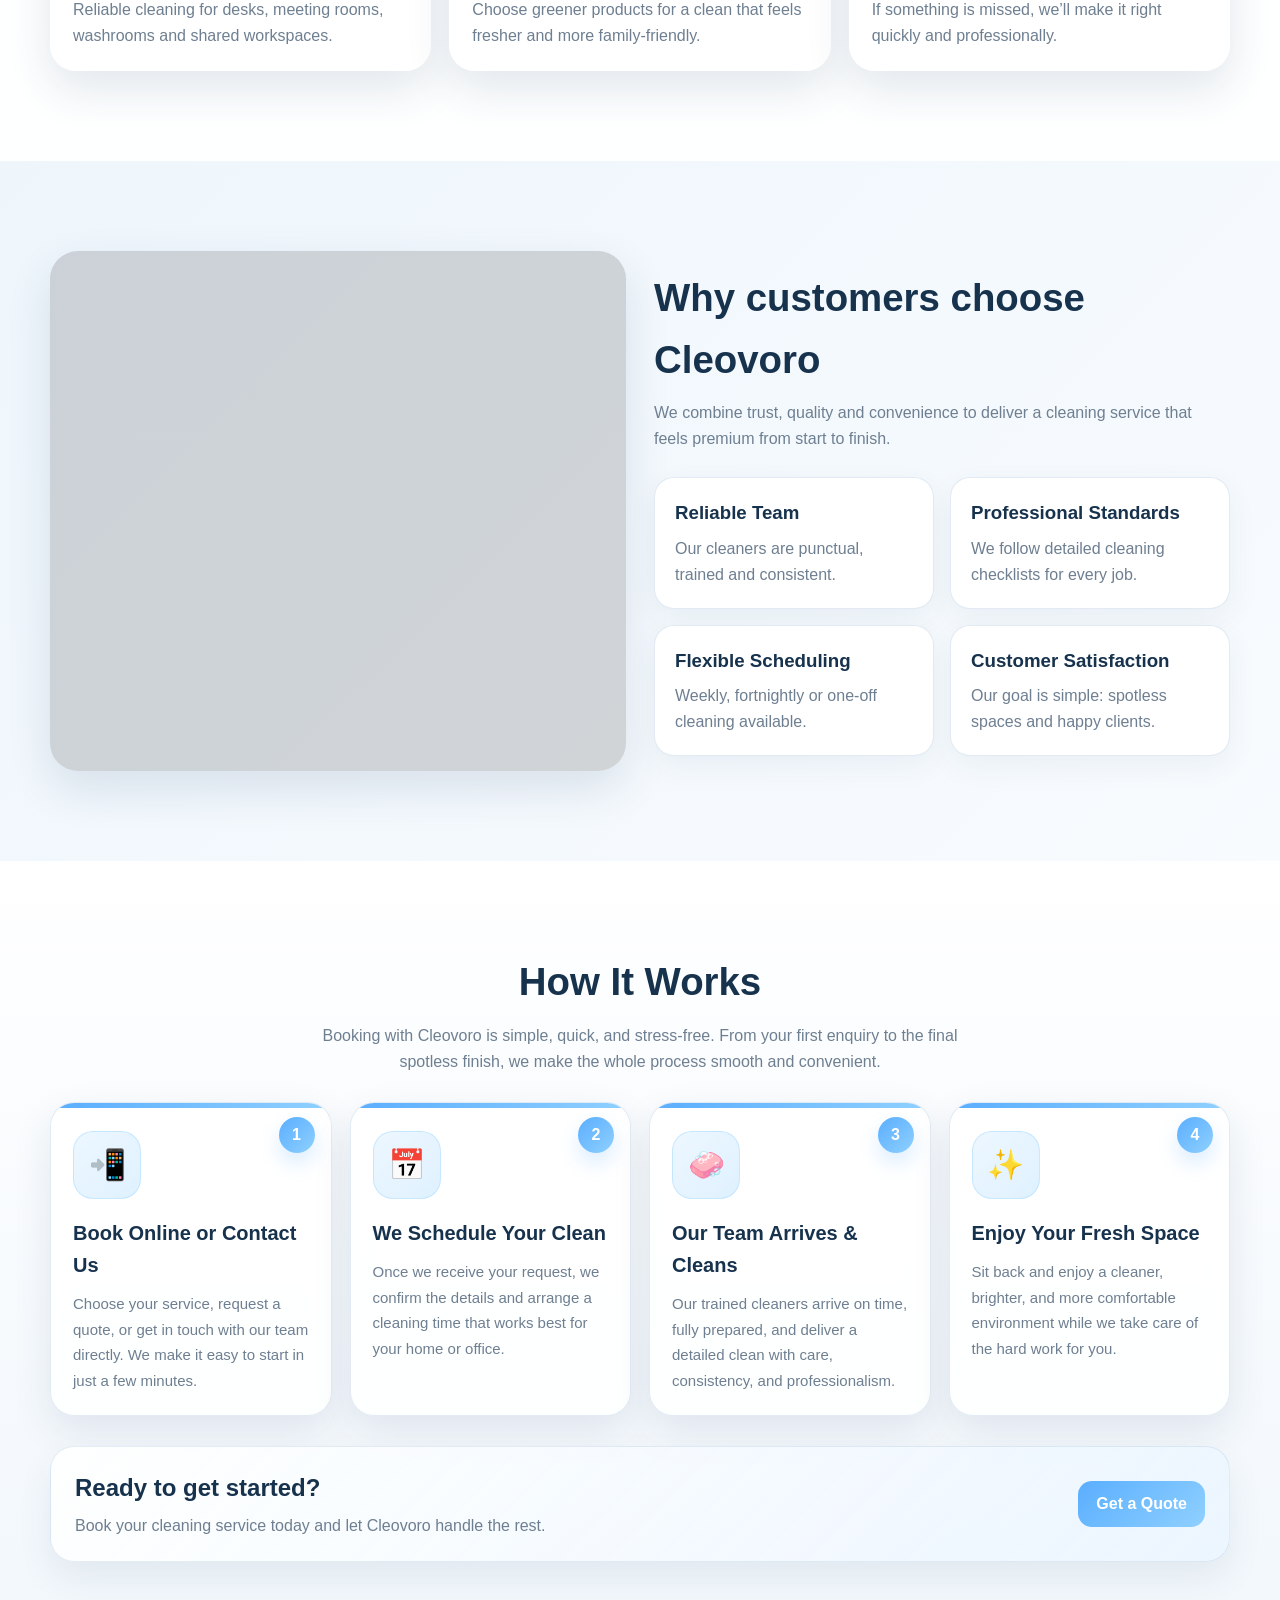
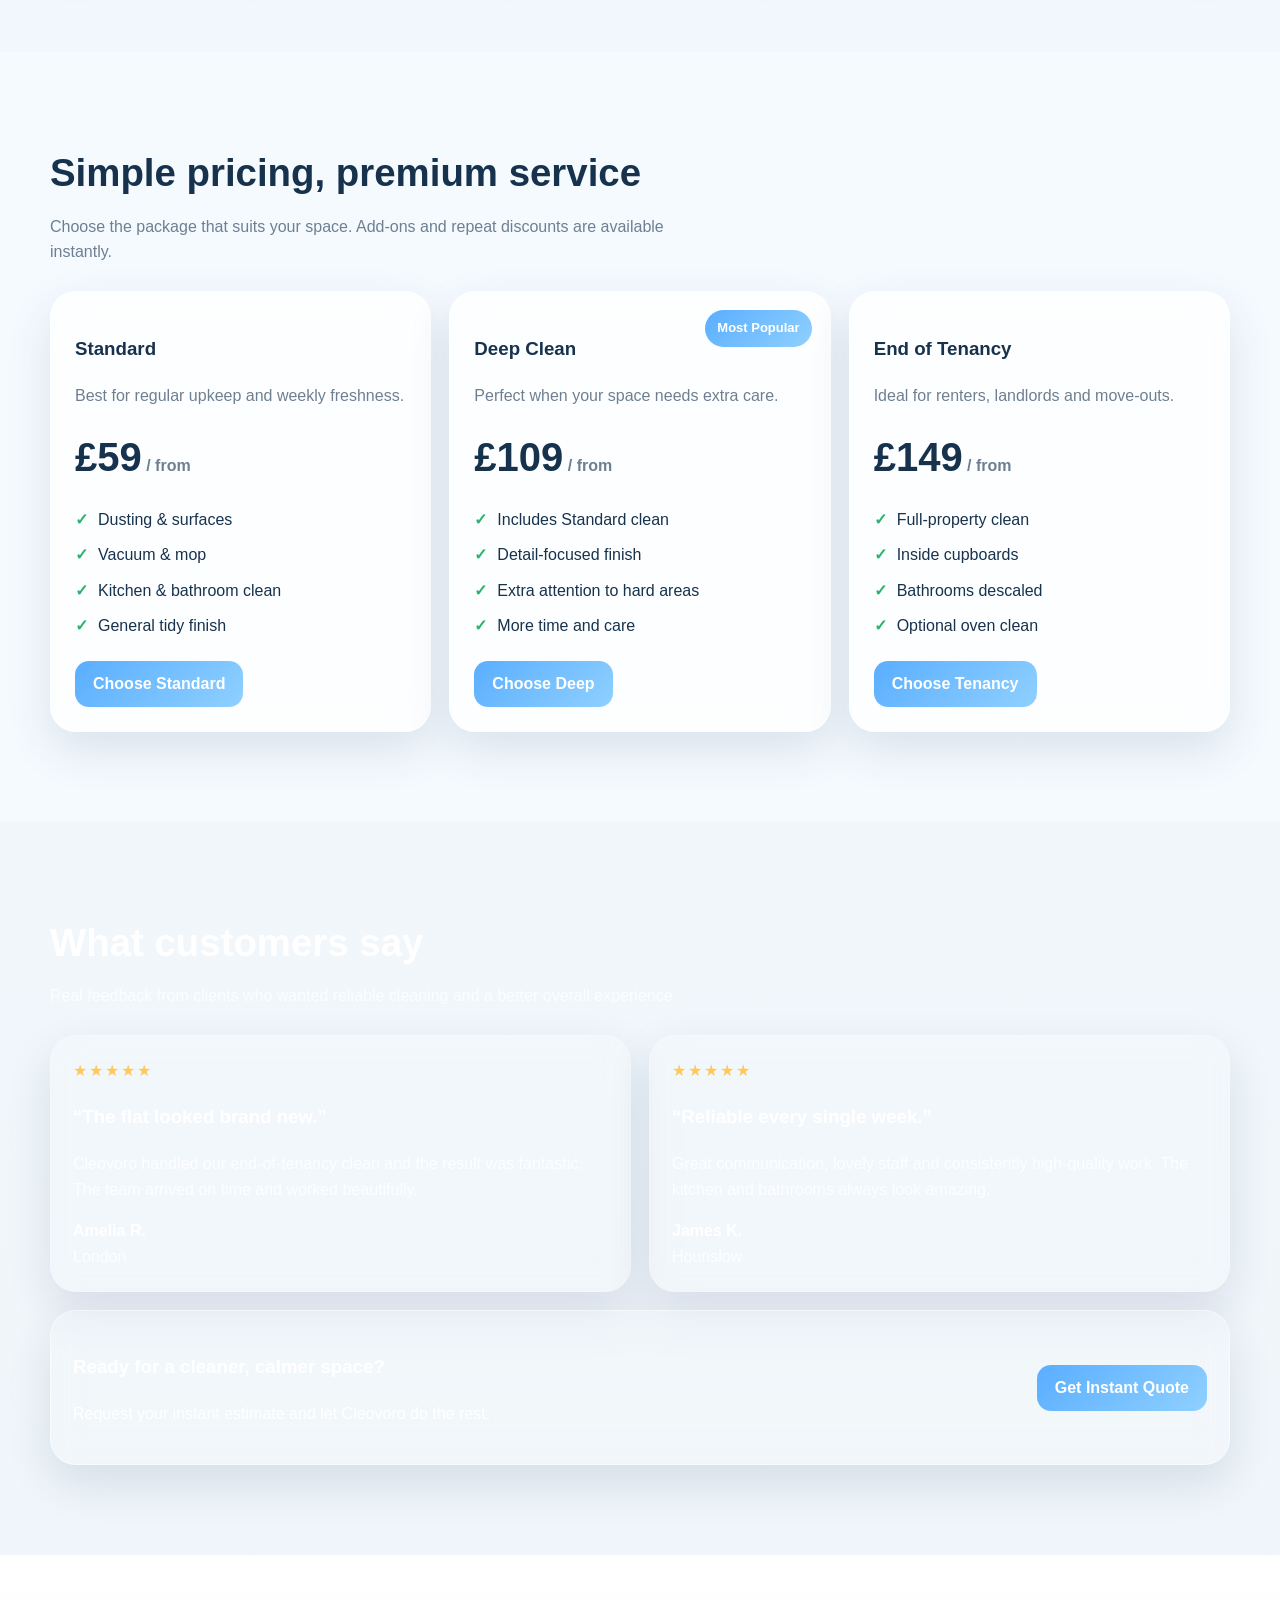
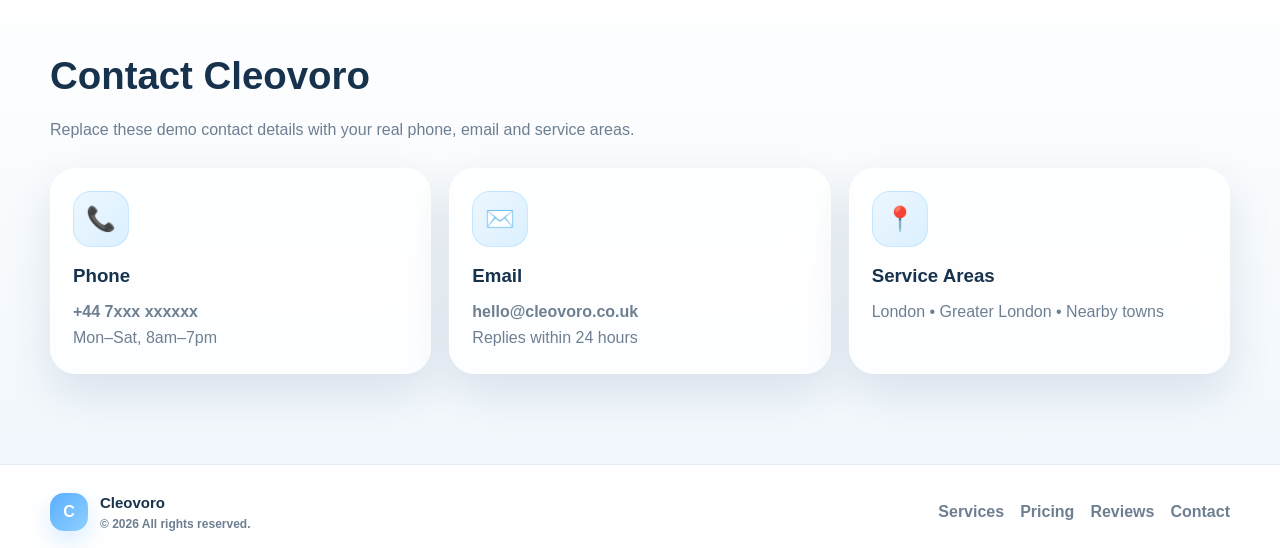
==== commit d51f7099: "1.2 update" ====
--- a/index.html
+++ b/index.html
@@ -20,8 +20,9 @@
       </a>
 
       <nav class="menu">
-        <a href="#services">Services</a>
+        <a href="pages/services.html">Services</a>
         <a href="#why-choose-us">Why Us</a>
+        <a href="#how-it-works">How It Works</a>
         <a href="#pricing">Pricing</a>
         <a href="#reviews">Reviews</a>
         <a href="#contact">Contact</a>
@@ -34,6 +35,7 @@
     <div class="wrap mobile" id="mobileMenu">
       <a href="#services">Services</a>
       <a href="#why-choose-us">Why Us</a>
+      <a href="#how-it-works">How It Works</a>
       <a href="#pricing">Pricing</a>
       <a href="#reviews">Reviews</a>
       <a href="#contact">Contact</a>
@@ -245,6 +247,70 @@
       </div>
     </section>
 
+    <!-- HOW IT WORKS -->
+    <section id="how-it-works" class="section how-it-works-section">
+      <div class="wrap">
+        <div class="section-title center reveal">
+          <div>
+            <h2>How It Works</h2>
+            <p>
+              Booking with Cleovoro is simple, quick, and stress-free. From your first enquiry
+              to the final spotless finish, we make the whole process smooth and convenient.
+            </p>
+          </div>
+        </div>
+
+        <div class="steps-grid">
+          <div class="step-card reveal">
+            <div class="step-number">1</div>
+            <div class="step-icon">📲</div>
+            <h3>Book Online or Contact Us</h3>
+            <p>
+              Choose your service, request a quote, or get in touch with our team directly.
+              We make it easy to start in just a few minutes.
+            </p>
+          </div>
+
+          <div class="step-card reveal">
+            <div class="step-number">2</div>
+            <div class="step-icon">📅</div>
+            <h3>We Schedule Your Clean</h3>
+            <p>
+              Once we receive your request, we confirm the details and arrange a cleaning time
+              that works best for your home or office.
+            </p>
+          </div>
+
+          <div class="step-card reveal">
+            <div class="step-number">3</div>
+            <div class="step-icon">🧼</div>
+            <h3>Our Team Arrives & Cleans</h3>
+            <p>
+              Our trained cleaners arrive on time, fully prepared, and deliver a detailed clean
+              with care, consistency, and professionalism.
+            </p>
+          </div>
+
+          <div class="step-card reveal">
+            <div class="step-number">4</div>
+            <div class="step-icon">✨</div>
+            <h3>Enjoy Your Fresh Space</h3>
+            <p>
+              Sit back and enjoy a cleaner, brighter, and more comfortable environment while we
+              take care of the hard work for you.
+            </p>
+          </div>
+        </div>
+
+        <div class="how-it-works-cta reveal">
+          <div>
+            <h3>Ready to get started?</h3>
+            <p>Book your cleaning service today and let Cleovoro handle the rest.</p>
+          </div>
+          <a class="btn primary" href="#quote">Get a Quote</a>
+        </div>
+      </div>
+    </section>
     <!-- PRICING -->
     <section id="pricing" class="section pricing-section">
       <div class="wrap">
--- a/styles.css
+++ b/styles.css
@@ -551,6 +551,145 @@
   color: var(--grey);
 }
 
+/* HOW IT WORKS */
+.how-it-works-section{
+  background:
+    linear-gradient(rgba(255,255,255,0.94), rgba(241,247,252,0.94)),
+    url("https://images.unsplash.com/photo-1527515862127-a4fc05baf7a5?auto=format&fit=crop&w=1600&q=80");
+  background-size: cover;
+  background-position: center;
+}
+
+.section-title.center{
+  text-align: center;
+}
+
+.section-title.center p{
+  margin-left: auto;
+  margin-right: auto;
+}
+
+.steps-grid{
+  display: grid;
+  grid-template-columns: repeat(4, 1fr);
+  gap: 18px;
+  margin-top: 28px;
+}
+
+.step-card{
+  position: relative;
+  padding: 28px 22px 22px;
+  border-radius: 24px;
+  background: rgba(255,255,255,0.88);
+  backdrop-filter: blur(10px);
+  border: 1px solid rgba(190,210,230,0.45);
+  box-shadow: 0 16px 38px rgba(26,60,95,0.10);
+  transition: transform .35s ease, box-shadow .35s ease, border-color .35s ease;
+  overflow: hidden;
+}
+
+.step-card::before{
+  content: "";
+  position: absolute;
+  top: 0;
+  left: 0;
+  width: 100%;
+  height: 5px;
+  background: linear-gradient(90deg, var(--blue), var(--light-blue));
+}
+
+.step-card:hover{
+  transform: translateY(-8px);
+  box-shadow: 0 26px 48px rgba(26,60,95,0.16);
+  border-color: rgba(90,174,255,0.35);
+}
+
+.step-number{
+  position: absolute;
+  top: 14px;
+  right: 16px;
+  width: 36px;
+  height: 36px;
+  border-radius: 50%;
+  display: grid;
+  place-items: center;
+  background: linear-gradient(135deg, var(--blue), var(--light-blue));
+  color: #fff;
+  font-weight: 900;
+  box-shadow: 0 10px 20px rgba(90,174,255,0.22);
+}
+
+.step-icon{
+  width: 68px;
+  height: 68px;
+  display: grid;
+  place-items: center;
+  border-radius: 20px;
+  margin-bottom: 18px;
+  font-size: 30px;
+  background: linear-gradient(135deg, #edf7ff, #dff1ff);
+  border: 1px solid rgba(143,208,255,0.36);
+  transition: transform .35s ease;
+}
+
+.step-card:hover .step-icon{
+  transform: scale(1.08) rotate(-6deg);
+}
+
+.step-card h3{
+  margin: 0 0 10px;
+  font-size: 20px;
+  color: var(--text);
+}
+
+.step-card p{
+  margin: 0;
+  color: var(--grey);
+  font-size: 15px;
+  line-height: 1.7;
+}
+
+.how-it-works-cta{
+  margin-top: 30px;
+  padding: 22px 24px;
+  border-radius: 24px;
+  background: linear-gradient(135deg, rgba(255,255,255,0.92), rgba(234,245,255,0.82));
+  border: 1px solid rgba(180,200,220,0.35);
+  box-shadow: 0 16px 35px rgba(26,60,95,0.08);
+  display: flex;
+  align-items: center;
+  justify-content: space-between;
+  gap: 18px;
+}
+
+.how-it-works-cta h3{
+  margin: 0 0 6px;
+  font-size: 24px;
+}
+
+.how-it-works-cta p{
+  margin: 0;
+  color: var(--grey);
+}
+
+/* responsive */
+@media (max-width: 1024px){
+  .steps-grid{
+    grid-template-columns: repeat(2, 1fr);
+  }
+}
+
+@media (max-width: 768px){
+  .steps-grid{
+    grid-template-columns: 1fr;
+  }
+
+  .how-it-works-cta{
+    flex-direction: column;
+    align-items: flex-start;
+  }
+}
+
 /* PRICING */
 .pricing-section{
   background:
@@ -787,6 +926,7 @@
   transform: translateY(0);
 }
 
+
 /* RESPONSIVE */
 @media (max-width: 1024px){
   .hero-grid,
@@ -838,4 +978,266 @@
   h1{
     font-size: 2.8rem;
   }
+}
+
+
+
+
+
+/* =========================
+   SERVICES PAGE
+========================= */
+
+.active-link{
+  color: var(--text) !important;
+}
+
+.active-link::after{
+  width: 100% !important;
+}
+
+.sub-hero{
+  position: relative;
+  min-height: 62vh;
+  display: flex;
+  align-items: center;
+  overflow: hidden;
+}
+
+.services-hero{
+  background-image:
+    linear-gradient(rgba(16, 35, 56, 0.62), rgba(16, 35, 56, 0.62)),
+    url("https://images.unsplash.com/photo-1520607162513-77705c0f0d4a?auto=format&fit=crop&w=1600&q=80");
+  background-size: cover;
+  background-position: center;
+  background-attachment: fixed;
+}
+
+.sub-hero-content{
+  position: relative;
+  z-index: 2;
+  color: white;
+  padding: 80px 0;
+}
+
+.breadcrumb{
+  display: inline-block;
+  margin-bottom: 14px;
+  padding: 8px 14px;
+  border-radius: 999px;
+  background: rgba(255,255,255,0.14);
+  border: 1px solid rgba(255,255,255,0.16);
+  font-size: 14px;
+  font-weight: 700;
+}
+
+.sub-hero-content h1{
+  margin: 0 0 14px;
+  font-size: clamp(2.5rem, 5vw, 4.5rem);
+  line-height: 1.05;
+  color: white;
+}
+
+.sub-hero-content p{
+  max-width: 750px;
+  margin: 0;
+  font-size: 18px;
+  color: rgba(255,255,255,0.88);
+}
+
+.services-page-section{
+  background: linear-gradient(180deg, #ffffff 0%, #f5f9fc 100%);
+}
+
+.service-detail-grid{
+  display: grid;
+  gap: 30px;
+  margin-top: 34px;
+}
+
+.service-detail-card{
+  display: grid;
+  grid-template-columns: 1fr 1fr;
+  gap: 0;
+  background: rgba(255,255,255,0.92);
+  border: 1px solid rgba(190,210,230,0.45);
+  border-radius: 28px;
+  overflow: hidden;
+  box-shadow: 0 18px 45px rgba(26,60,95,0.10);
+  transition: transform .35s ease, box-shadow .35s ease;
+}
+
+.service-detail-card:hover{
+  transform: translateY(-6px);
+  box-shadow: 0 28px 55px rgba(26,60,95,0.14);
+}
+
+.service-detail-card.reverse .service-detail-image{
+  order: 2;
+}
+
+.service-detail-card.reverse .service-detail-content{
+  order: 1;
+}
+
+.service-detail-image{
+  min-height: 380px;
+  background-size: cover;
+  background-position: center;
+  transition: transform .6s ease;
+}
+
+.service-detail-card:hover .service-detail-image{
+  transform: scale(1.05);
+}
+
+.home-cleaning-img{
+  background-image:
+    linear-gradient(rgba(0,0,0,0.10), rgba(0,0,0,0.10)),
+    url("https://images.unsplash.com/photo-1581578731548-c64695cc6952?auto=format&fit=crop&w=1200&q=80");
+}
+
+.airbnb-cleaning-img{
+  background-image:
+    linear-gradient(rgba(0,0,0,0.10), rgba(0,0,0,0.10)),
+    url("https://images.unsplash.com/photo-1505693416388-ac5ce068fe85?auto=format&fit=crop&w=1200&q=80");
+}
+
+.deep-cleaning-img{
+  background-image:
+    linear-gradient(rgba(0,0,0,0.10), rgba(0,0,0,0.10)),
+    url("https://images.unsplash.com/photo-1563453392212-326f5e854473?auto=format&fit=crop&w=1200&q=80");
+}
+
+.tenancy-cleaning-img{
+  background-image:
+    linear-gradient(rgba(0,0,0,0.10), rgba(0,0,0,0.10)),
+    url("https://images.unsplash.com/photo-1484154218962-a197022b5858?auto=format&fit=crop&w=1200&q=80");
+}
+
+.service-detail-content{
+  padding: 34px 30px;
+  display: flex;
+  flex-direction: column;
+  justify-content: center;
+}
+
+.service-badge{
+  display: inline-flex;
+  align-items: center;
+  width: fit-content;
+  min-height: 34px;
+  padding: 0 12px;
+  border-radius: 999px;
+  margin-bottom: 14px;
+  background: linear-gradient(135deg, #edf7ff, #dff1ff);
+  color: var(--blue-dark);
+  border: 1px solid rgba(143,208,255,0.36);
+  font-size: 13px;
+  font-weight: 800;
+}
+
+.service-detail-content h3{
+  margin: 0 0 12px;
+  font-size: 30px;
+  color: var(--text);
+}
+
+.service-detail-content p{
+  margin: 0 0 14px;
+  color: var(--grey);
+  line-height: 1.8;
+  font-size: 15px;
+}
+
+.service-list{
+  list-style: none;
+  padding: 0;
+  margin: 8px 0 22px;
+  display: grid;
+  gap: 10px;
+}
+
+.service-list li{
+  position: relative;
+  padding-left: 28px;
+  color: var(--text);
+  font-weight: 600;
+}
+
+.service-list li::before{
+  content: "✓";
+  position: absolute;
+  left: 0;
+  top: 0;
+  color: #27b36a;
+  font-weight: 900;
+}
+
+.service-cta-section{
+  background: linear-gradient(135deg, #eef6fc 0%, #f9fcff 100%);
+}
+
+.service-cta-box{
+  padding: 30px;
+  border-radius: 28px;
+  background: linear-gradient(135deg, rgba(255,255,255,0.94), rgba(234,245,255,0.84));
+  border: 1px solid rgba(190,210,230,0.40);
+  box-shadow: 0 16px 38px rgba(26,60,95,0.08);
+  display: flex;
+  justify-content: space-between;
+  align-items: center;
+  gap: 24px;
+}
+
+.service-cta-box h2{
+  margin: 0 0 8px;
+  font-size: clamp(1.8rem, 3vw, 2.6rem);
+}
+
+.service-cta-box p{
+  margin: 0;
+  color: var(--grey);
+  max-width: 700px;
+}
+
+.service-cta-actions{
+  display: flex;
+  gap: 12px;
+  flex-wrap: wrap;
+}
+
+/* SERVICES PAGE RESPONSIVE */
+@media (max-width: 1024px){
+  .service-detail-card{
+    grid-template-columns: 1fr;
+  }
+
+  .service-detail-card.reverse .service-detail-image,
+  .service-detail-card.reverse .service-detail-content{
+    order: unset;
+  }
+
+  .service-detail-image{
+    min-height: 300px;
+  }
+}
+
+@media (max-width: 768px){
+  .services-hero{
+    background-attachment: scroll;
+  }
+
+  .service-detail-content{
+    padding: 24px 20px;
+  }
+
+  .service-detail-content h3{
+    font-size: 26px;
+  }
+
+  .service-cta-box{
+    flex-direction: column;
+    align-items: flex-start;
+  }
 }
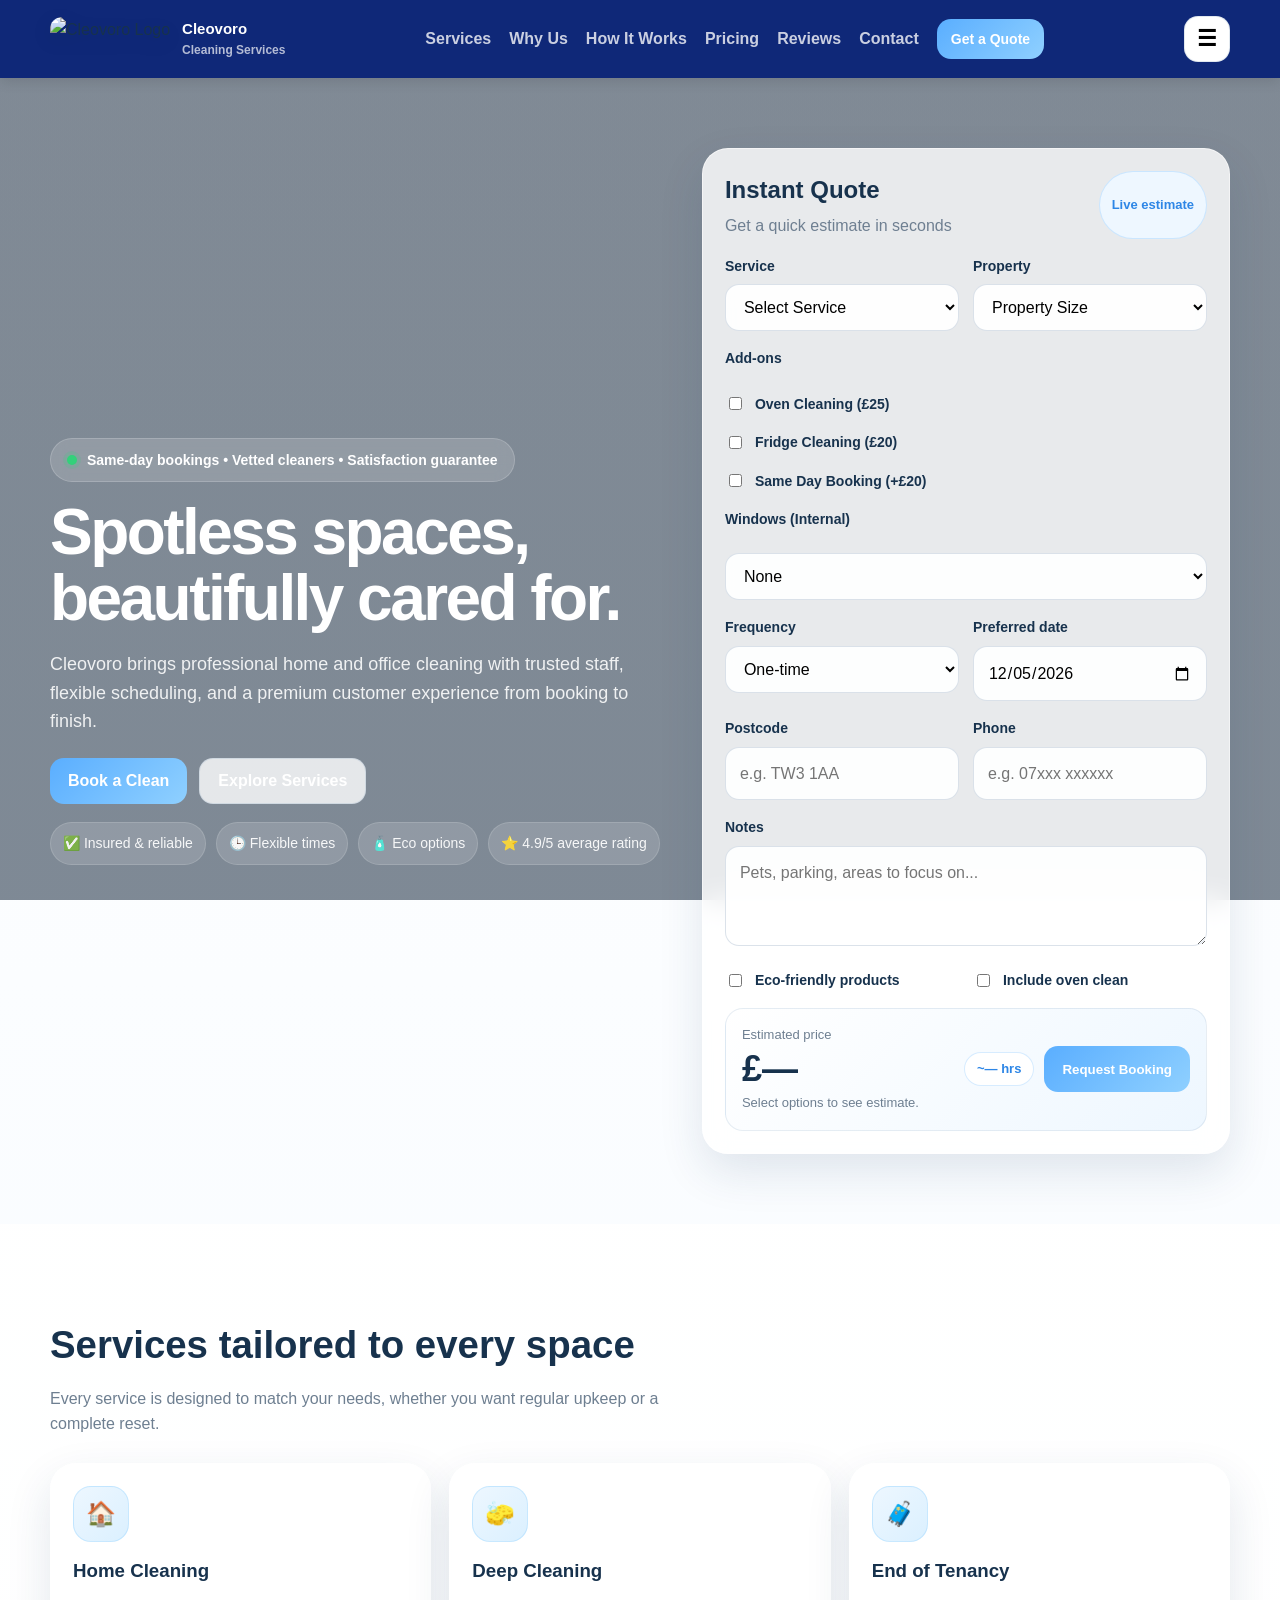
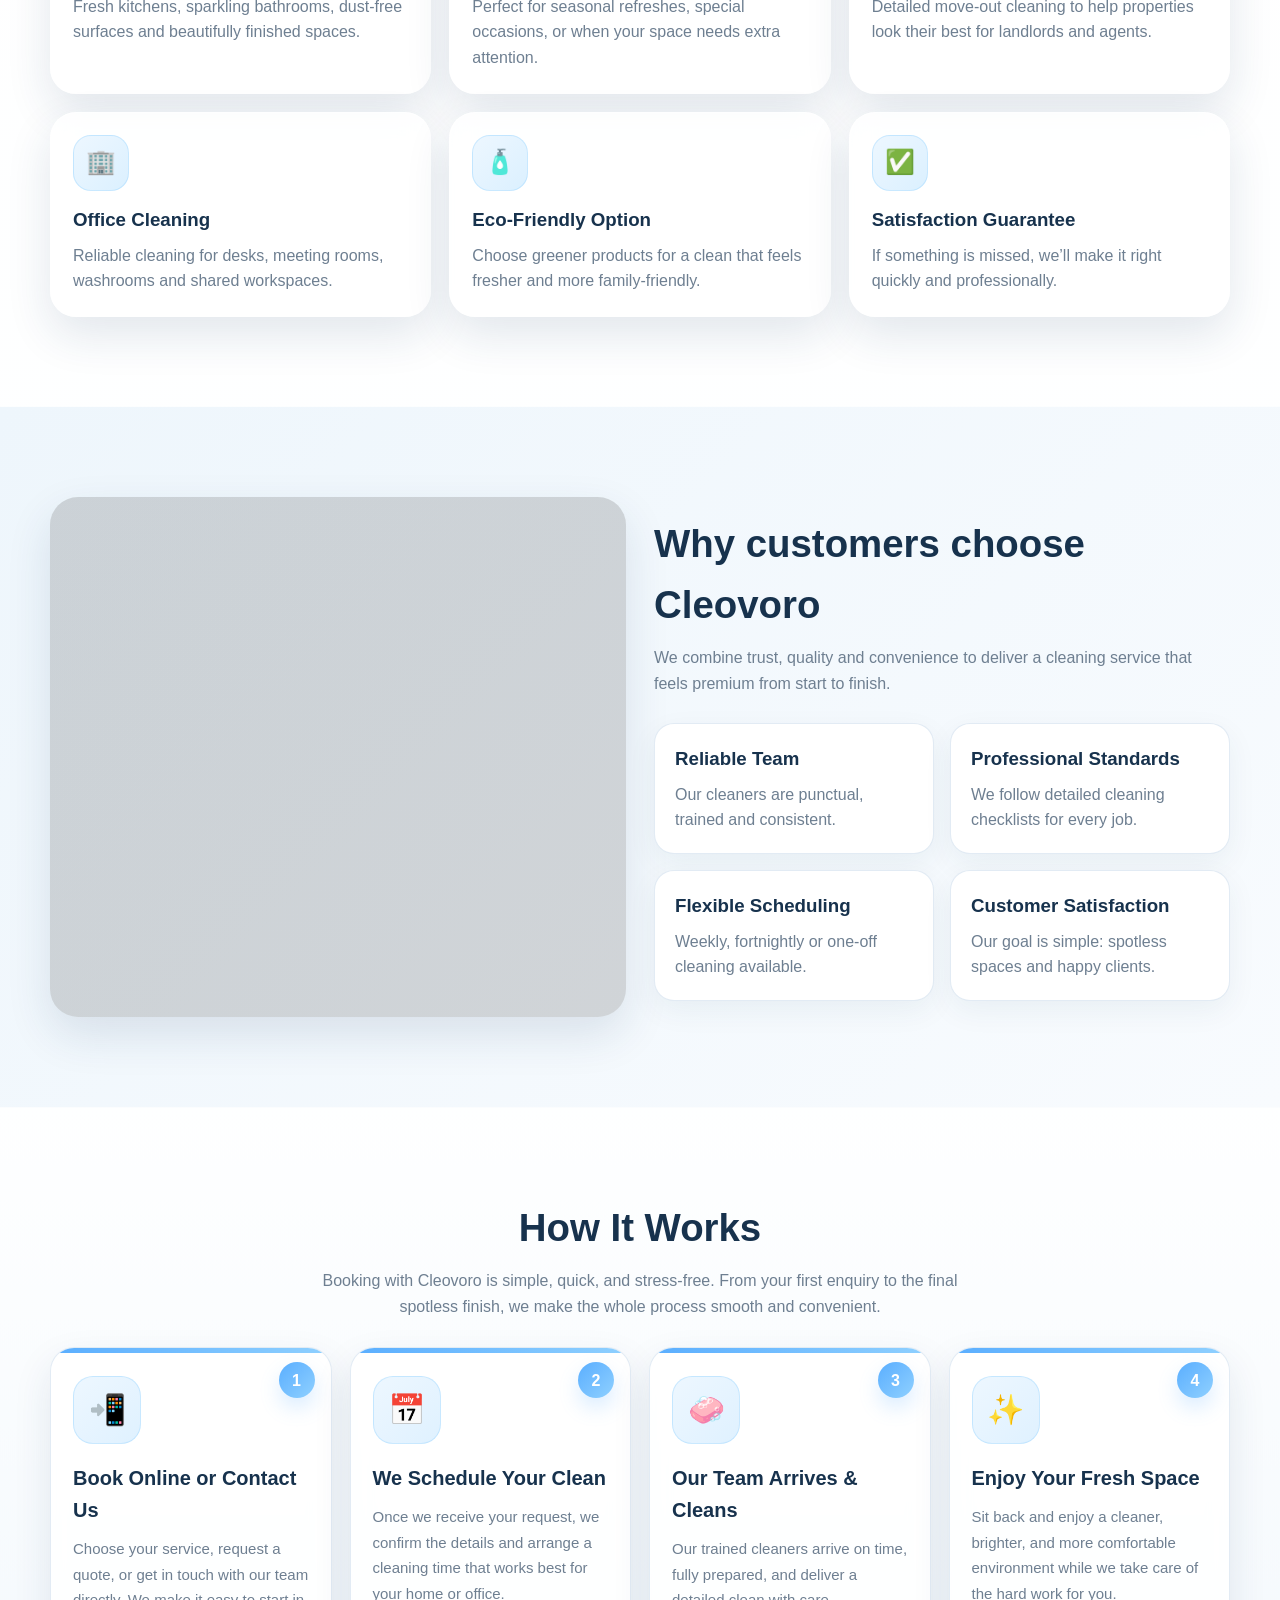
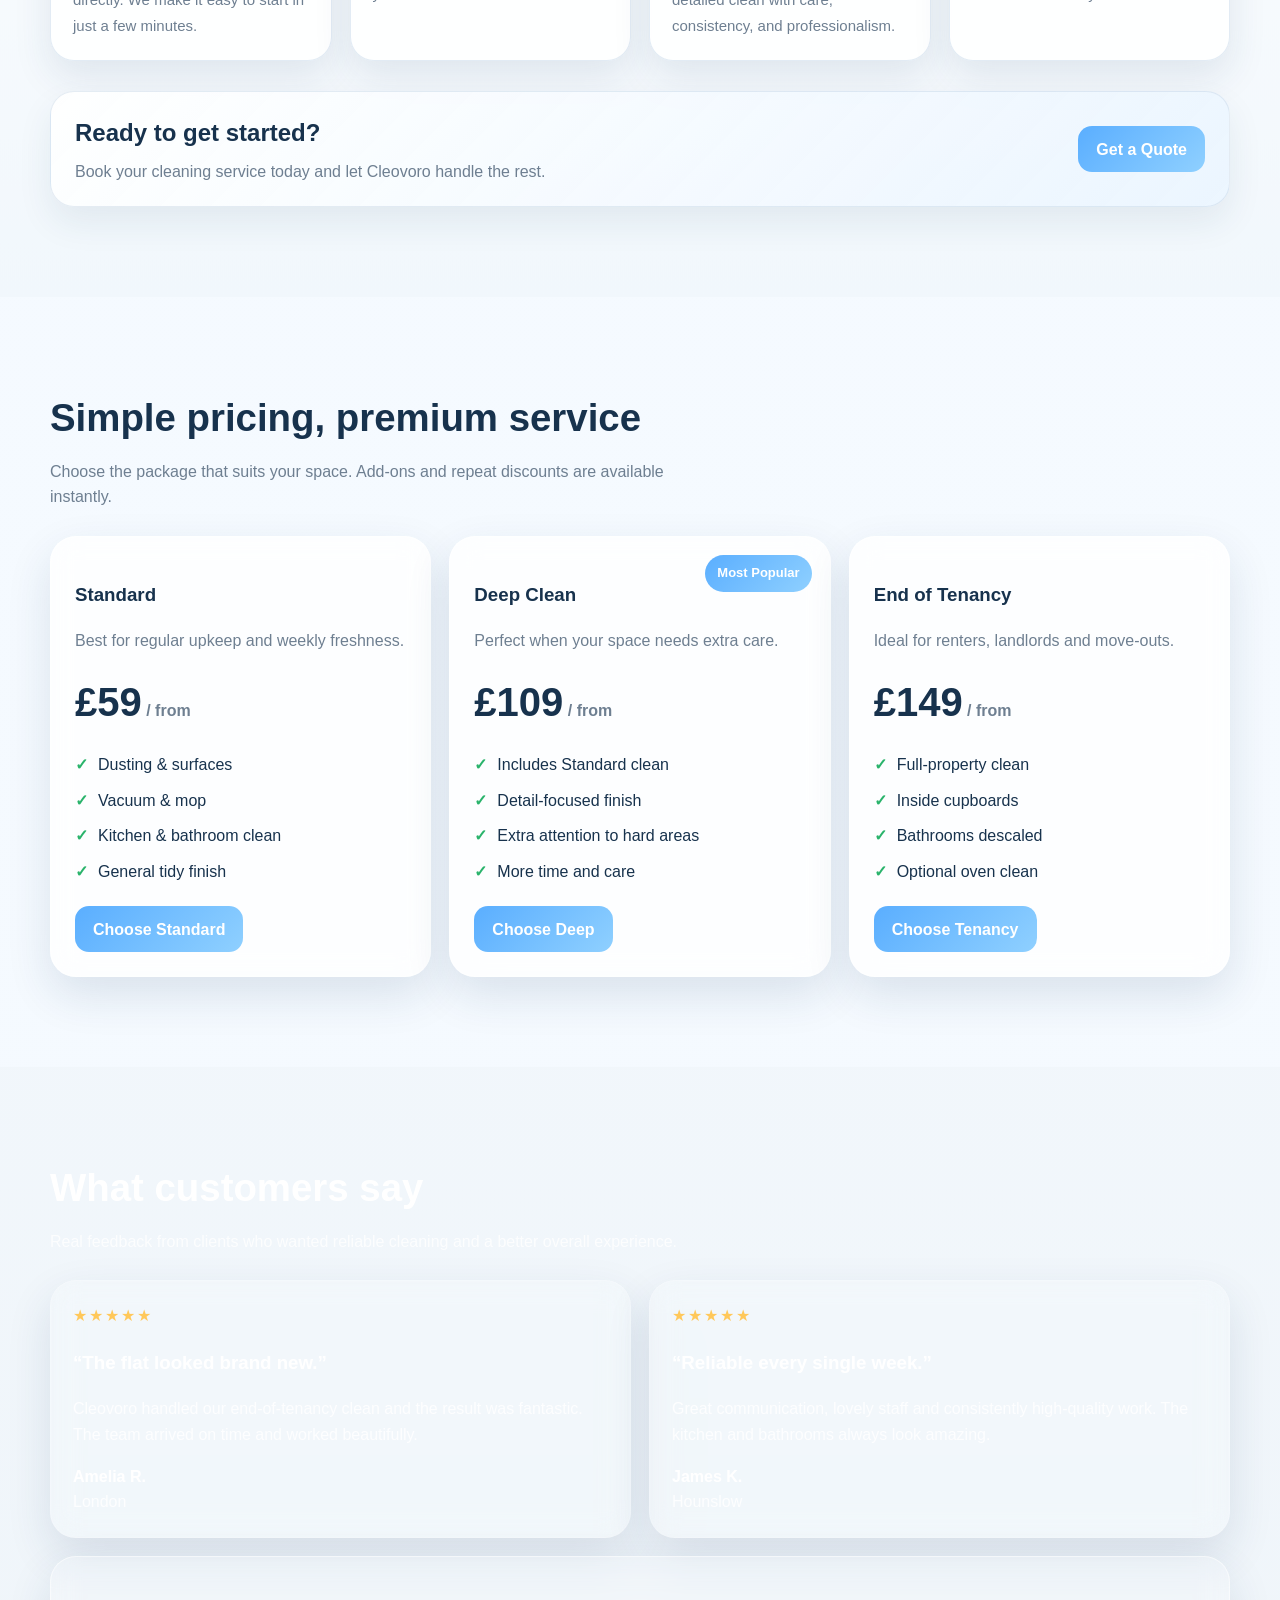
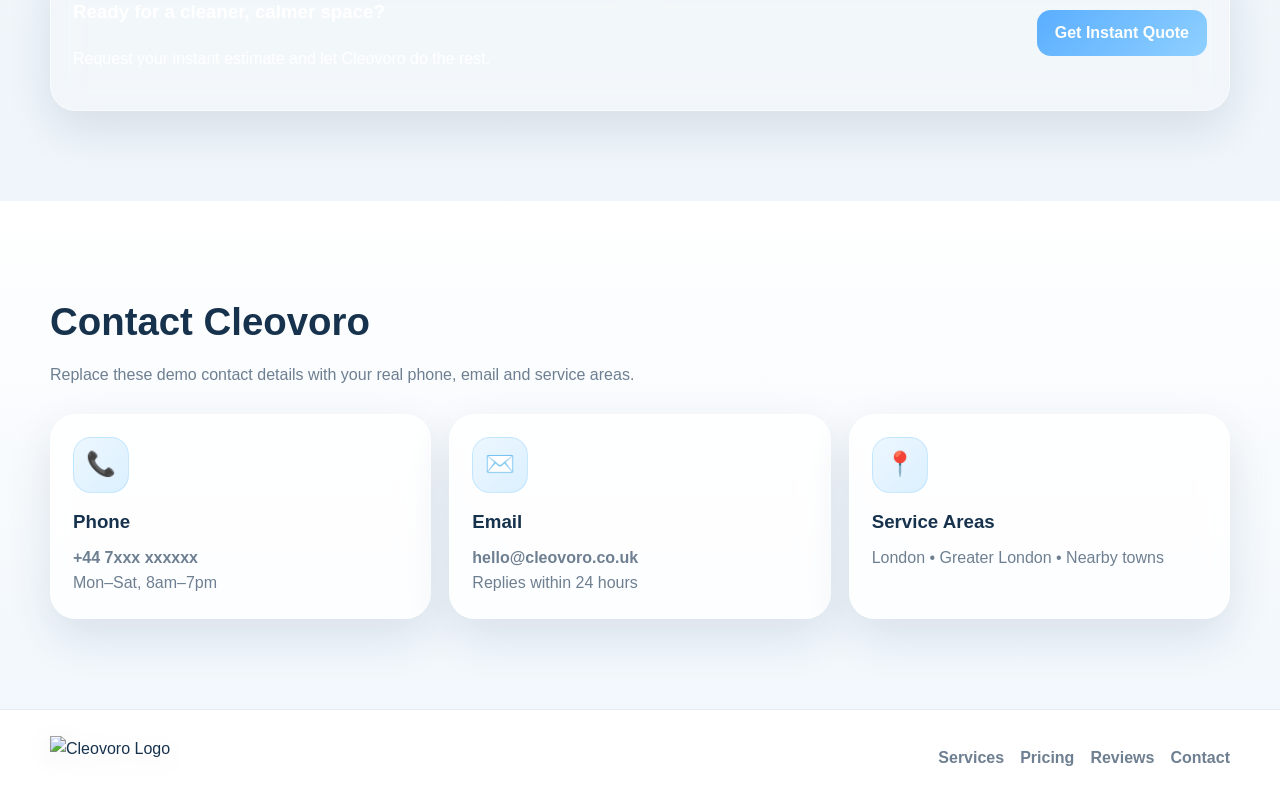
==== commit c94c16a0: "1.3 update" ====
--- a/index.html
+++ b/index.html
@@ -12,7 +12,9 @@
   <header class="nav" id="navbar">
     <div class="wrap nav-inner">
       <a href="#top" class="brand">
-        <div class="logo">C</div>
+        <div class="logo">
+          <img src="https://i.ibb.co/BVnv0CFX/logo.png" alt="Cleovoro Logo" class="small-logo-img ">
+        </div>
         <div>
           <div class="brand-title">Cleovoro</div>
           <div class="brand-sub">Cleaning Services</div>
@@ -82,23 +84,62 @@
             <div class="grid2">
               <div>
                 <label for="service">Service</label>
-                <select id="service">
+                <!-- <select id="service">
                   <option value="standard">Standard Clean</option>
                   <option value="deep">Deep Clean</option>
                   <option value="end">End of Tenancy</option>
                   <option value="office">Office Clean</option>
+                </select> -->
+
+                <select id="service">
+                  <option value="">Select Service</option>
+                  <option value="home">Home Cleaning</option>
+                  <option value="airbnb_clean">Airbnb (Clean Only)</option>
+                  <option value="airbnb_full">Airbnb (Full Service)</option>
+                  <option value="deep">Deep Cleaning</option>
+                  <option value="tenancy">End of Tenancy</option>
                 </select>
               </div>
               <div>
                 <label for="property">Property</label>
-                <select id="property">
+                <!-- <select id="property">
                   <option value="studio">Studio</option>
                   <option value="1bed">1 Bedroom</option>
                   <option value="2bed">2 Bedroom</option>
                   <option value="3bed">3 Bedroom</option>
                   <option value="4bed">4+ Bedroom</option>
+                </select> -->
+                <select id="property">
+                  <option value="">Property Size</option>
+                  <option value="1bed">1 Bedroom</option>
+                  <option value="2bed">2 Bedroom</option>
+                  <option value="3bed">3 Bedroom</option>
+                  <option value="4bed">4 Bedroom</option>
                 </select>
               </div>
+            </div>
+
+            <div class="form">
+              <label>Add-ons</label>
+
+              <label class="check-item">
+                <input type="checkbox" id="oven"> Oven Cleaning (£25)
+              </label>
+
+              <label class="check-item">
+                <input type="checkbox" id="fridge"> Fridge Cleaning (£20)
+              </label>
+
+              <label class="check-item">
+                <input type="checkbox" id="sameDay"> Same Day Booking (+£20)
+              </label>
+
+              <label>Windows (Internal)</label>
+              <select id="windows">
+                <option value="">None</option>
+                <option value="small">£20</option>
+                <option value="large">£40</option>
+              </select>
             </div>
 
             <div class="grid2">
@@ -106,9 +147,9 @@
                 <label for="frequency">Frequency</label>
                 <select id="frequency">
                   <option value="once">One-time</option>
-                  <option value="weekly">Weekly (10% off)</option>
-                  <option value="biweekly">Bi-weekly (7% off)</option>
-                  <option value="monthly">Monthly (5% off)</option>
+                  <option value="weekly">Weekly</option>
+                  <option value="biweekly">Fortnightly</option>
+                  <option value="monthly">Monthly</option>
                 </select>
               </div>
               <div>
@@ -444,7 +485,7 @@
     <footer>
       <div class="wrap foot">
         <div class="foot-brand">
-          <div class="logo small-logo">C</div>
+          <img class="small-logo-img" src="https://i.ibb.co/BVnv0CFX/logo.png" alt="Cleovoro Logo">
           <div>
             <div class="brand-title">Cleovoro</div>
             <div class="brand-sub">© <span id="year"></span> All rights reserved.</div>
--- a/styles.css
+++ b/styles.css
@@ -47,14 +47,18 @@
   position: sticky;
   top: 0;
   z-index: 999;
-  background: rgba(255,255,255,.82);
+  background: rgba(15, 40, 120);
   backdrop-filter: blur(12px);
-  border-bottom: 1px solid rgba(220,230,240,.8);
   transition: var(--transition);
+  box-shadow: 0 4px 12px rgba(0, 0, 0, 0.1);
 }
 
 .nav.scrolled{
   box-shadow: 0 8px 24px rgba(0,0,0,.06);
+}
+
+.nav.hide{
+  transform: translateY(-100%);
 }
 
 .nav-inner{
@@ -74,25 +78,35 @@
 .brand-title{
   font-size: 15px;
   font-weight: 900;
+  color: #ffffff;
 }
 
 .brand-sub{
   font-size: 12px;
-  color: var(--grey);
+  color: #ffffffb0;
   font-weight: 700;
 }
 
 .logo{
-  width: 44px;
+  all: unset;              /* removes EVERYTHING (box, border, shadow, etc.) */
+  display: flex;
+  align-items: center;
+}
+
+.logo img{
   height: 44px;
-  border-radius: 16px;
-  display: grid;
-  place-items: center;
-  background: linear-gradient(135deg, var(--blue), var(--light-blue));
-  color: white;
-  font-weight: 900;
-  box-shadow: 0 10px 24px rgba(90,174,255,.24);
+  width: auto;
+  object-fit: contain;
+  display: block;
   transition: transform var(--transition);
+  filter: drop-shadow(0 6px 10px rgba(0,0,0,.08));
+  border-radius: 12px;
+
+}
+
+/* hover animation */
+.brand:hover .logo img{
+  transform: scale(1.05);
 }
 
 .brand:hover .logo{
@@ -107,7 +121,7 @@
 
 .menu a{
   font-weight: 700;
-  color: var(--grey);
+  color: #ffffffc7;
   position: relative;
   transition: var(--transition);
 }
@@ -853,10 +867,12 @@
   gap: 12px;
 }
 
-.small-logo{
-  width: 38px;
-  height: 38px;
-  border-radius: 14px;
+.small-logo-img{
+  height: 44px;
+  width: auto;
+  object-fit: contain;
+  transition: transform var(--transition);
+  filter: drop-shadow(0 6px 12px rgba(0,0,0,.08));
 }
 
 .links{
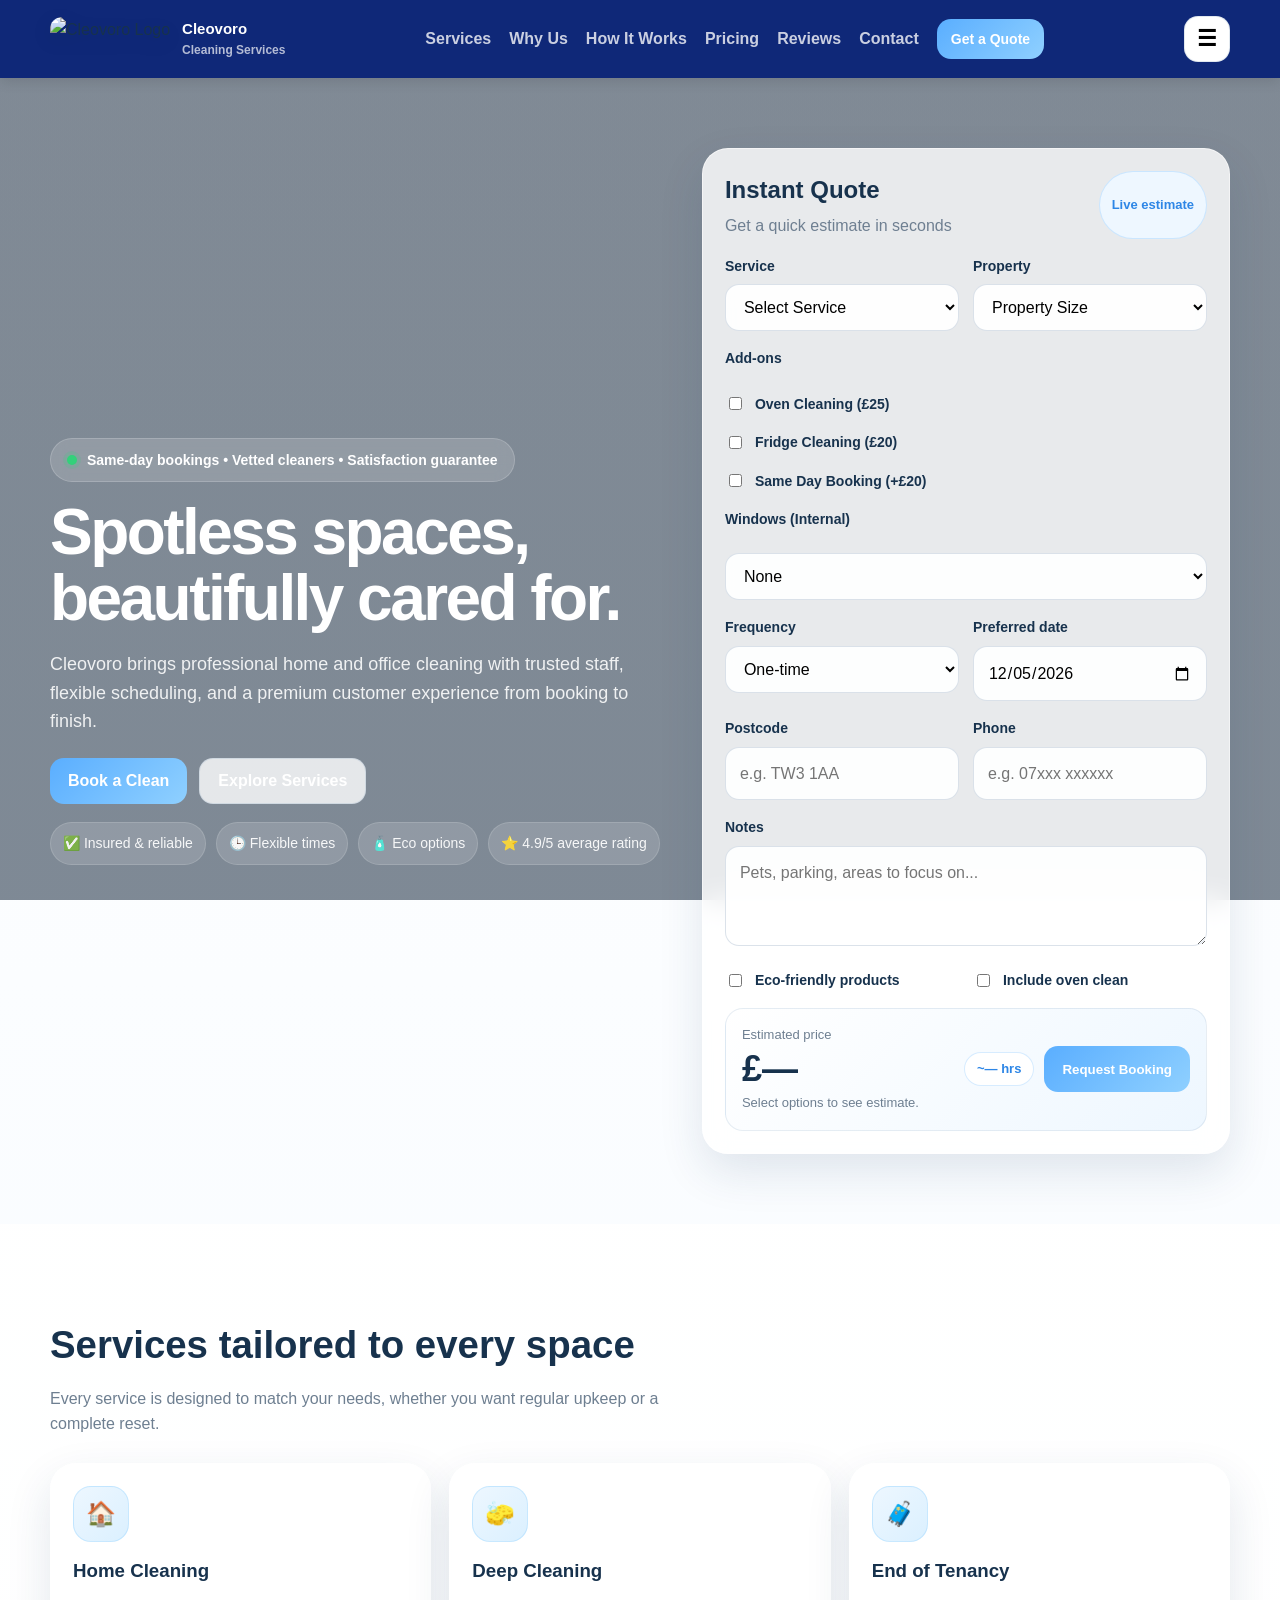
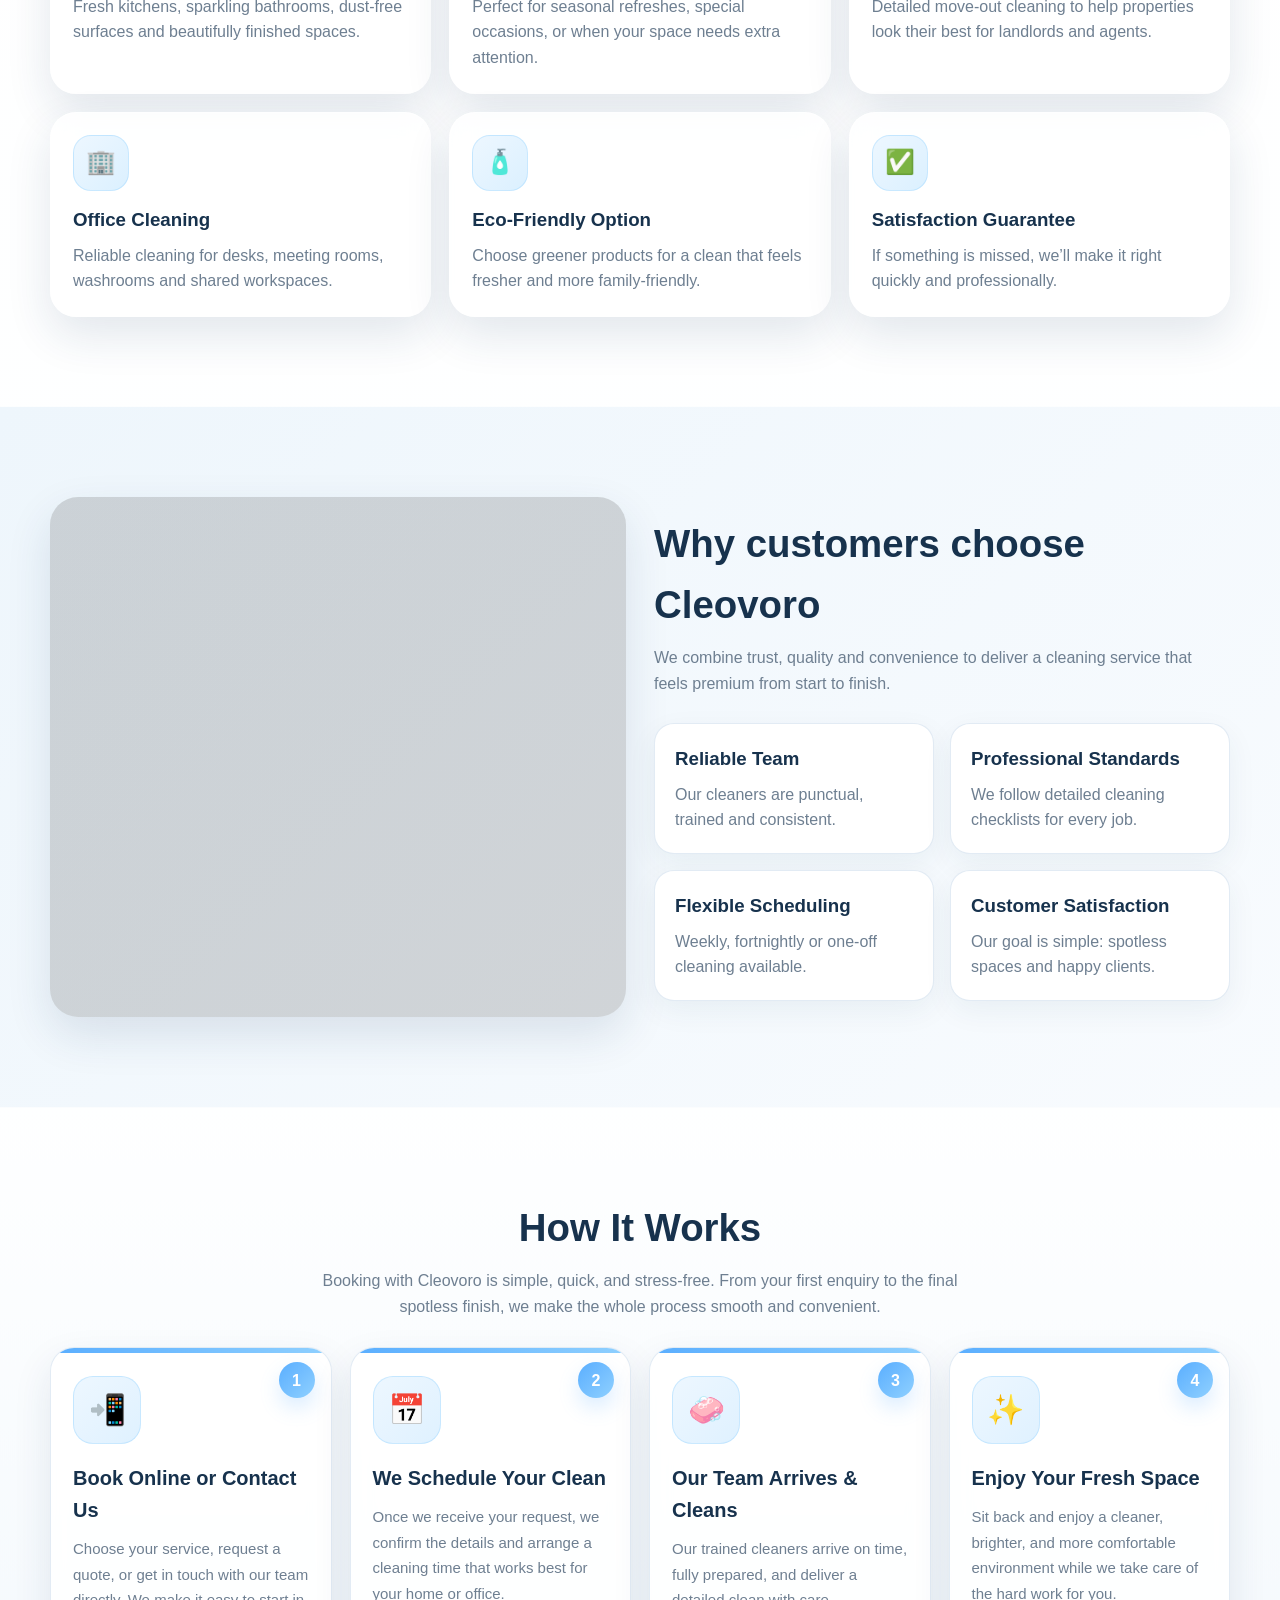
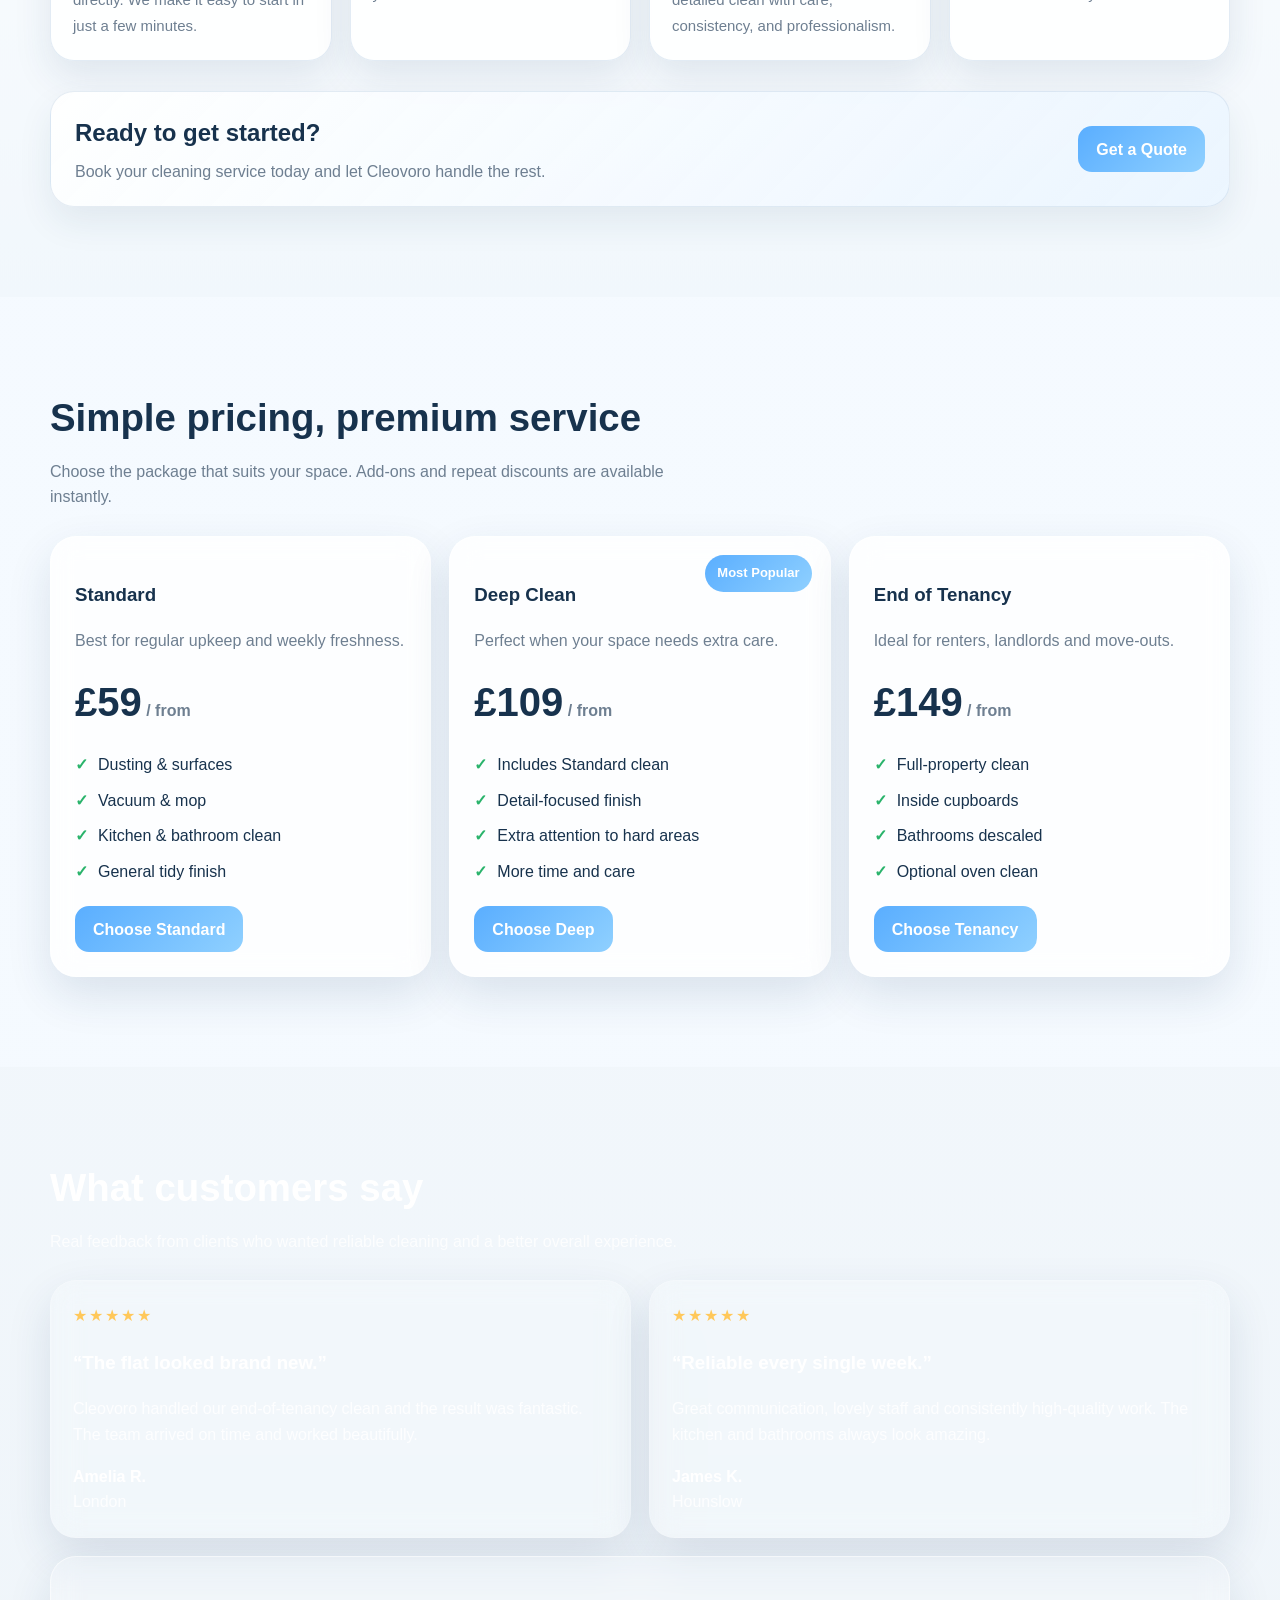
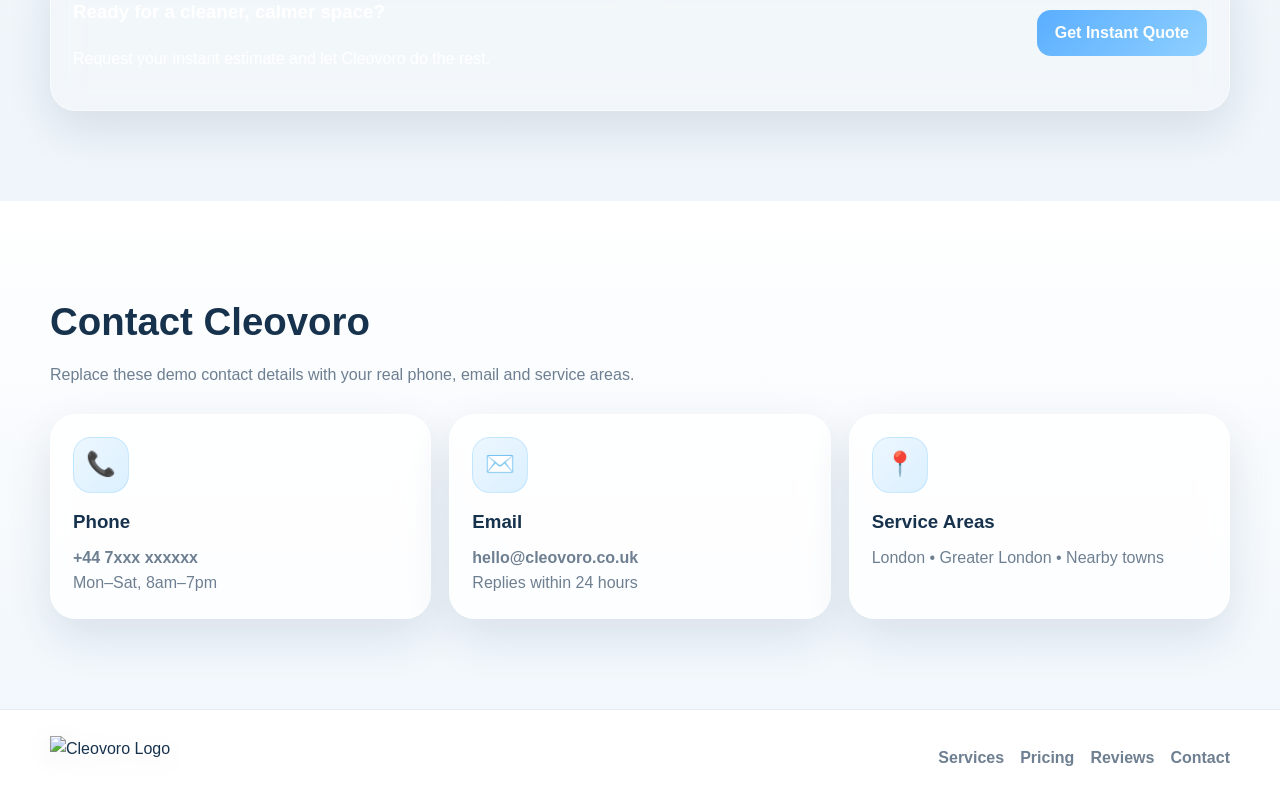
==== commit 5f293e2f: "1.4 update" ====
--- a/index.html
+++ b/index.html
@@ -3,8 +3,16 @@
 <head>
   <meta charset="UTF-8" />
   <meta name="viewport" content="width=device-width, initial-scale=1" />
-  <title>Cleovoro | Cleaning Services</title>
-  <meta name="description" content="Cleovoro provides reliable home and office cleaning with flexible scheduling and transparent pricing." />
+
+  <title>Cleovero Cleaning Services | Home & Office Cleaning UK</title>
+
+  <meta name="description" content="Professional home and office cleaning, Airbnb cleaning, deep cleaning and end of tenancy cleaning in the UK with flexible scheduling and transparent pricing. Book Cleovoro Cleaning Services today.">
+  <meta name="keywords" content="cleaning services UK, home cleaning, Airbnb cleaning, deep cleaning, end of tenancy cleaning, cleaning company UK">
+  <meta name="author" content="Cleovoro Cleaning Services">
+  <meta name="robots" content="index, follow">
+
+  <!-- <title>Cleovoro | Cleaning Services</title> -->
+  <!-- <meta name="description" content="Cleovoro provides reliable home and office cleaning with flexible scheduling and transparent pricing." /> -->
   <link rel="stylesheet" href="styles.css" />
 </head>
 <body>
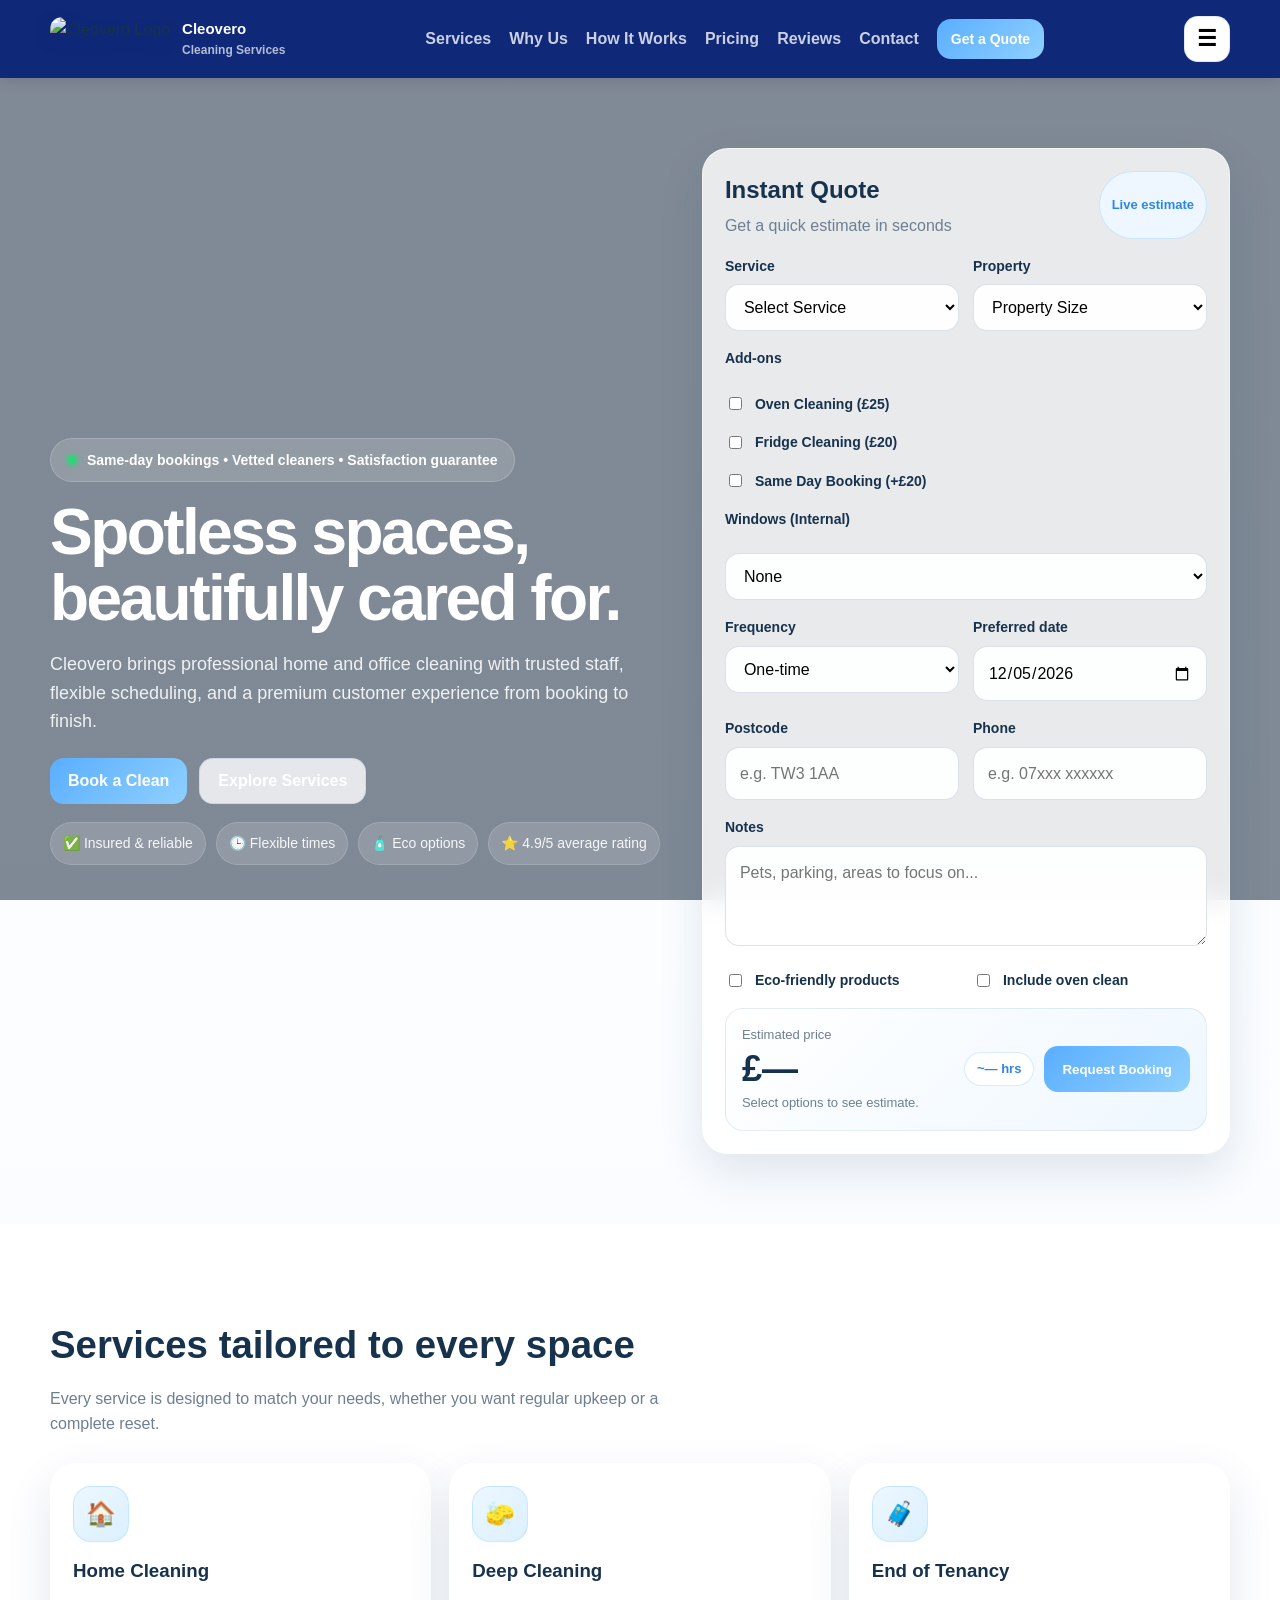
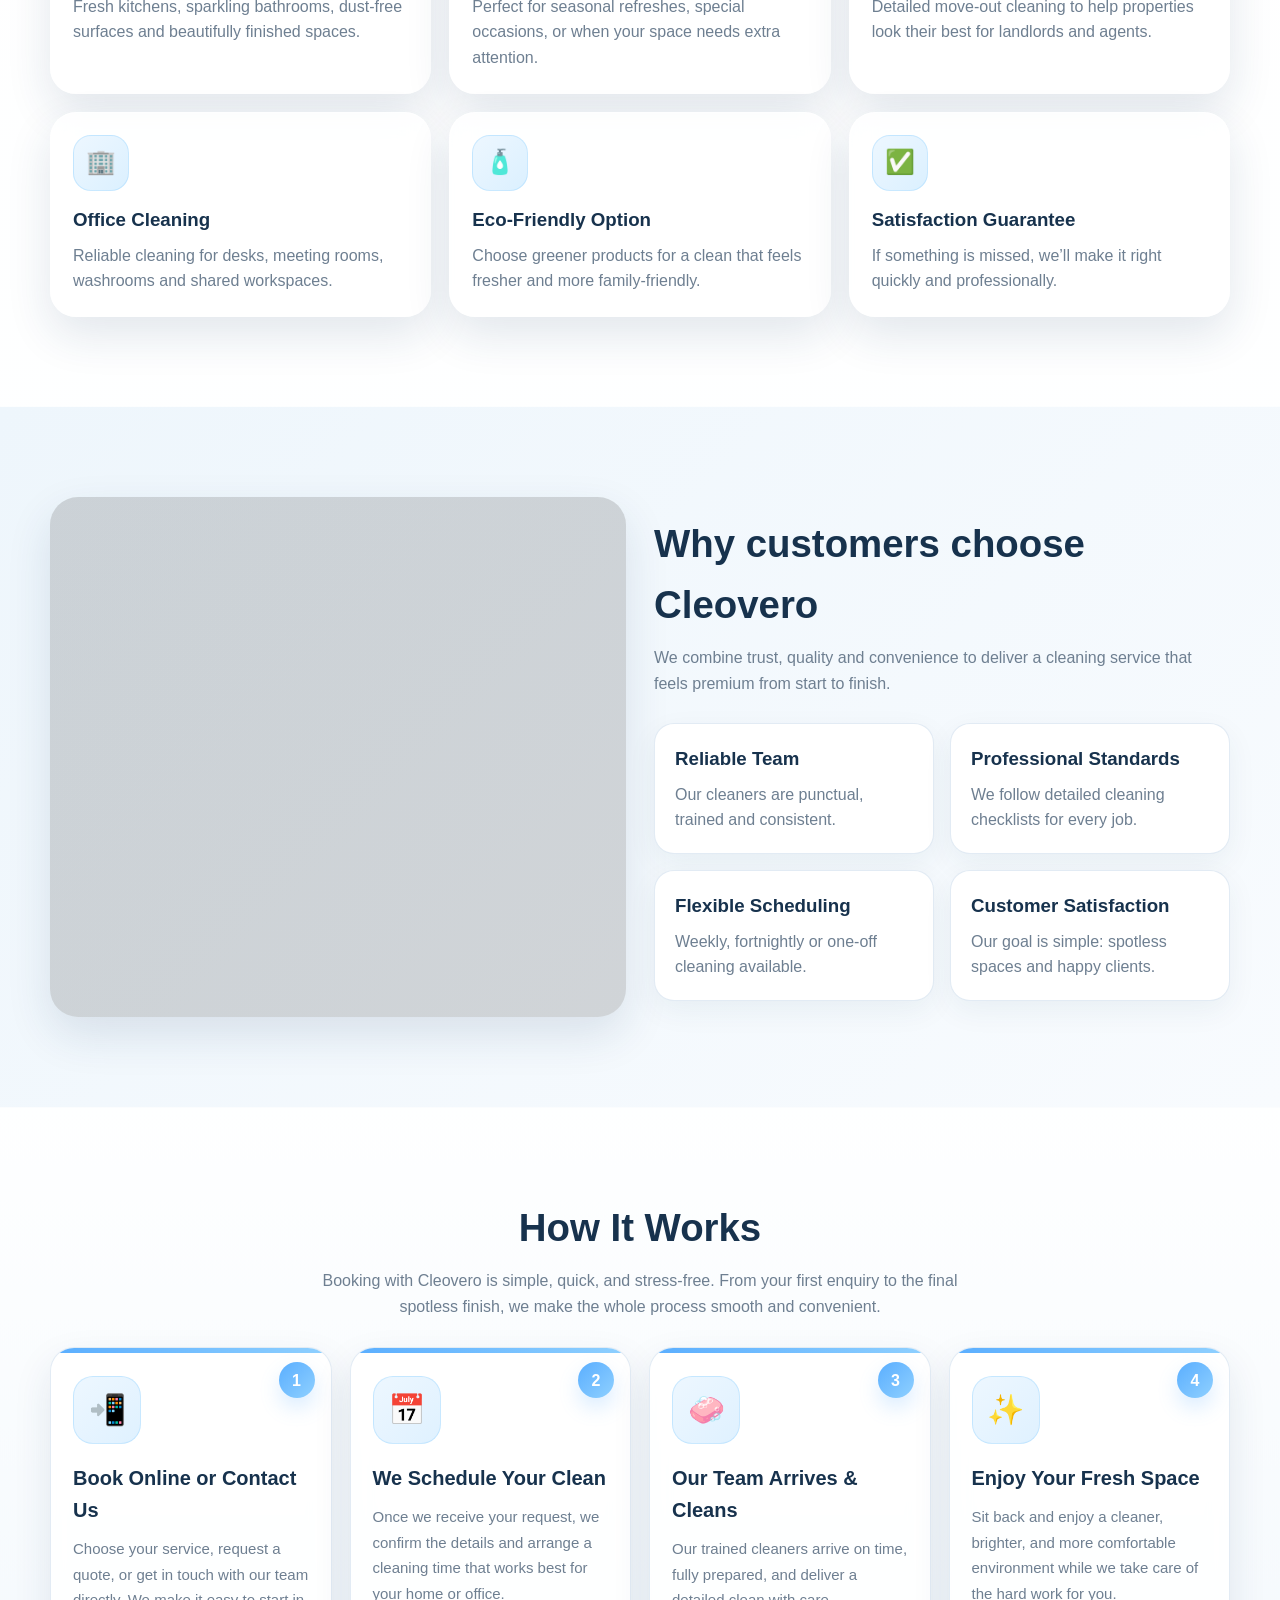
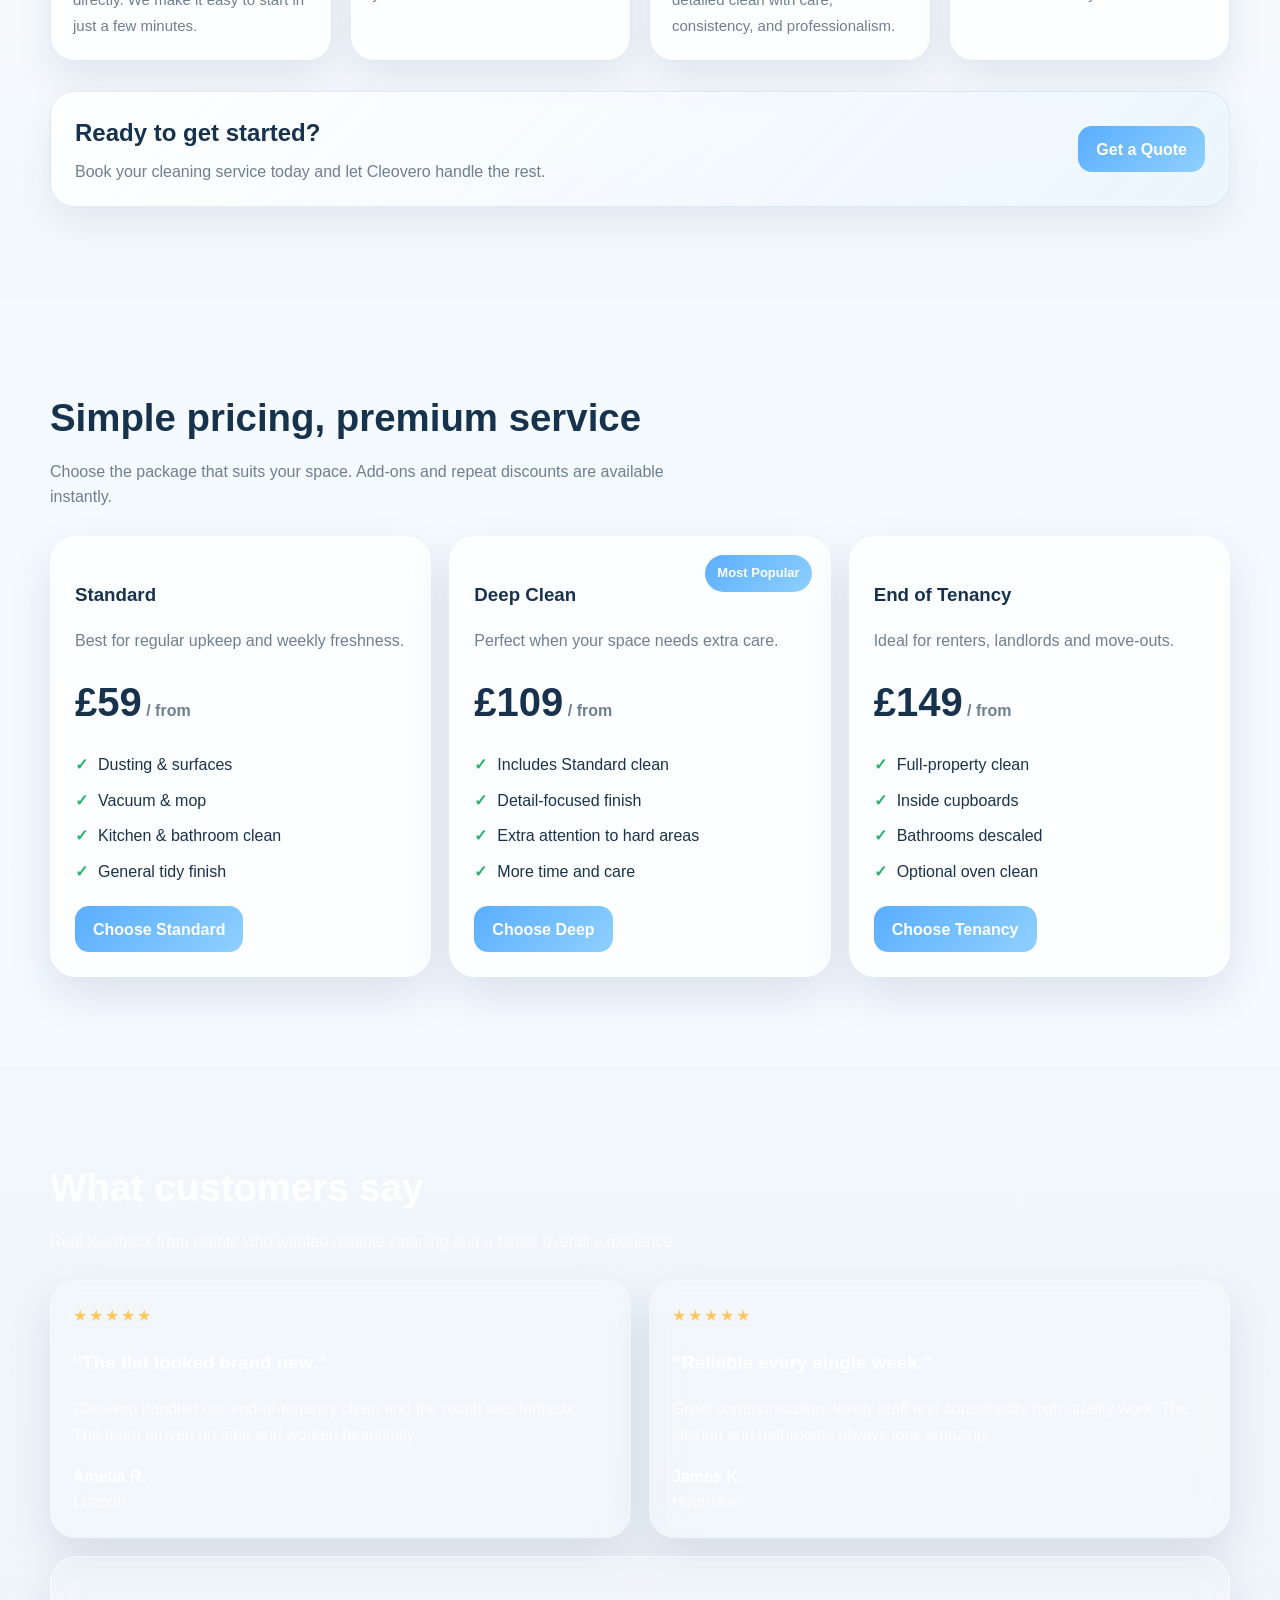
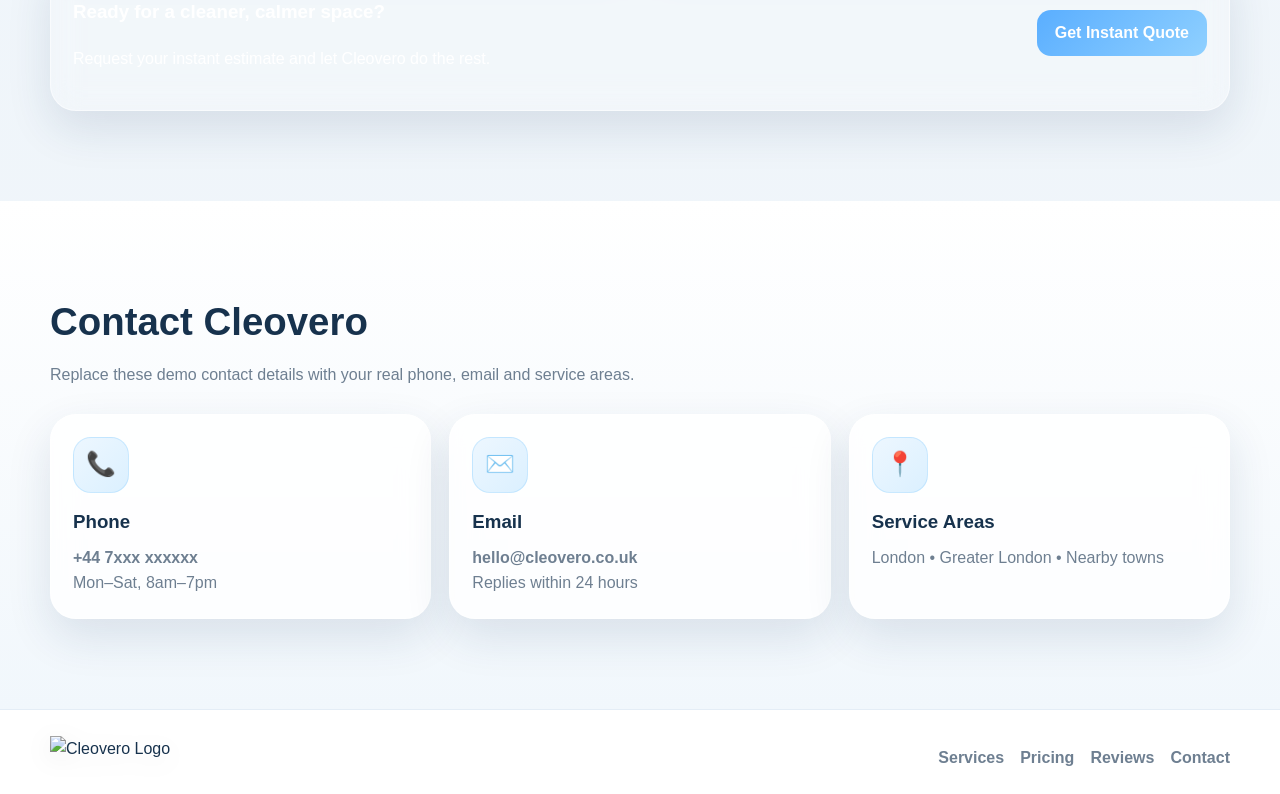
==== commit aa837614: "1.6 favicon update" ====
--- a/index.html
+++ b/index.html
@@ -6,14 +6,51 @@
 
   <title>Cleovero Cleaning Services | Home & Office Cleaning UK</title>
 
-  <meta name="description" content="Professional home and office cleaning, Airbnb cleaning, deep cleaning and end of tenancy cleaning in the UK with flexible scheduling and transparent pricing. Book Cleovoro Cleaning Services today.">
-  <meta name="keywords" content="cleaning services UK, home cleaning, Airbnb cleaning, deep cleaning, end of tenancy cleaning, cleaning company UK">
-  <meta name="author" content="Cleovoro Cleaning Services">
+  <meta name="description" content="Professional home and office cleaning, Airbnb cleaning, deep cleaning and end of tenancy cleaning in the UK with flexible scheduling and transparent pricing. Book Cleovero Cleaning Services today.">
+  <meta name="keywords" content="cleaning services UK, home cleaning, Airbnb cleaning, deep cleaning, end of tenancy cleaning, cleaning company UK,cleaning service in preston, lancaster cleaning service, cheapest cleaning service, top cleaning service, preston cleaning, home cleaning service, airbnb cleaning preston, deep cleaning preston, domestic cleaners preston, professional cleaners preston, cleaning company preston, cleaners near me, airbnb turnovers cleaning, local cleaners near, cleaning company preston, short let cleaning preston, holiday let cleaning preston, end of tenancy cleaning preston, deep cleaning preston, same day cleaning preston, emergency cleaning preston, last minute cleaner preston, emergancy cleaning services, commercial cleaning preston, how much is a cleaner preston,cleaning prices preston, Airbnb cleaning cost,how much does cleaner cost per hour, my house is too dirty, cleaner after party, cleaning services in fulwood, cleaners in leyland, cleaning company in penwortham, house cleaning near preston city, best cleaners in preston, prestige cleaners near me.">
+  <meta name="author" content="Cleovero Cleaning Services">
   <meta name="robots" content="index, follow">
+
+
+  <meta property="og:title" content="Cleovero Cleaning Services">
+  <meta property="og:description" content="Reliable home and office cleaning services. Book your clean today.">
+  <meta property="og:image" content="https://i.ibb.co/BVnv0CFX/logo.png">
+  <meta property="og:type" content="website">
+  <meta property="og:url" content="https://cleovero.co.uk">
+
+  <script type="application/ld+json">
+    {
+      "@context": "https://schema.org",
+      "@type": "CleaningService",
+      "name": "Cleovero Cleaning Services",
+      "image": "https://i.ibb.co/BVnv0CFX/logo.png",
+      "url": "https://cleovero.co.uk",
+      "telephone": "+44 7xxx xxxxxx",
+      "areaServed": "United Kingdom",
+      "serviceType": [
+        "Home Cleaning",
+        "Airbnb Cleaning",
+        "Deep Cleaning",
+        "End of Tenancy Cleaning"
+      ],
+      "description": "Professional cleaning services for homes, offices and rental properties.",
+      "address": {
+        "@type": "PostalAddress",
+        "addressCountry": "UK"
+      }
+    }
+  </script>
+
+
+  <link rel="icon" href="https://i.ibb.co/BVnv0CFX/logo.png" sizes="32x32" type="image/png">
+  <link rel="icon" href="https://i.ibb.co/BVnv0CFX/logo.png" sizes="16x16" type="image/png">
+  <link rel="apple-touch-icon" href="https://i.ibb.co/BVnv0CFX/logo.png">
 
   <!-- <title>Cleovoro | Cleaning Services</title> -->
   <!-- <meta name="description" content="Cleovoro provides reliable home and office cleaning with flexible scheduling and transparent pricing." /> -->
   <link rel="stylesheet" href="styles.css" />
+
+
 </head>
 <body>
   <!-- NAV -->
@@ -21,10 +58,10 @@
     <div class="wrap nav-inner">
       <a href="#top" class="brand">
         <div class="logo">
-          <img src="https://i.ibb.co/BVnv0CFX/logo.png" alt="Cleovoro Logo" class="small-logo-img ">
+          <img src="https://i.ibb.co/BVnv0CFX/logo.png" alt="Cleovero Logo" class="small-logo-img ">
         </div>
         <div>
-          <div class="brand-title">Cleovoro</div>
+          <div class="brand-title">Cleovero</div>
           <div class="brand-sub">Cleaning Services</div>
         </div>
       </a>
@@ -62,7 +99,7 @@
           <div class="badge"><span class="dot"></span> Same-day bookings • Vetted cleaners • Satisfaction guarantee</div>
           <h1>Spotless spaces, beautifully cared for.</h1>
           <p class="lead">
-            Cleovoro brings professional home and office cleaning with trusted staff,
+            Cleovero brings professional home and office cleaning with trusted staff,
             flexible scheduling, and a premium customer experience from booking to finish.
           </p>
 
@@ -269,7 +306,7 @@
         <div class="split-content reveal">
           <div class="section-title left">
             <div>
-              <h2>Why customers choose Cleovoro</h2>
+              <h2>Why customers choose Cleovero</h2>
               <p>We combine trust, quality and convenience to deliver a cleaning service that feels premium from start to finish.</p>
             </div>
           </div>
@@ -303,7 +340,7 @@
           <div>
             <h2>How It Works</h2>
             <p>
-              Booking with Cleovoro is simple, quick, and stress-free. From your first enquiry
+              Booking with Cleovero is simple, quick, and stress-free. From your first enquiry
               to the final spotless finish, we make the whole process smooth and convenient.
             </p>
           </div>
@@ -354,7 +391,7 @@
         <div class="how-it-works-cta reveal">
           <div>
             <h3>Ready to get started?</h3>
-            <p>Book your cleaning service today and let Cleovoro handle the rest.</p>
+            <p>Book your cleaning service today and let Cleovero handle the rest.</p>
           </div>
           <a class="btn primary" href="#quote">Get a Quote</a>
         </div>
@@ -434,7 +471,7 @@
           <div class="card review reveal">
             <div class="stars">★★★★★</div>
             <h3>“The flat looked brand new.”</h3>
-            <p>Cleovoro handled our end-of-tenancy clean and the result was fantastic. The team arrived on time and worked beautifully.</p>
+            <p>Cleovero handled our end-of-tenancy clean and the result was fantastic. The team arrived on time and worked beautifully.</p>
             <div class="who">Amelia R.</div>
             <div class="where">London</div>
           </div>
@@ -451,7 +488,7 @@
         <div class="card cta reveal">
           <div>
             <h3>Ready for a cleaner, calmer space?</h3>
-            <p>Request your instant estimate and let Cleovoro do the rest.</p>
+            <p>Request your instant estimate and let Cleovero do the rest.</p>
           </div>
           <a class="btn primary" href="#quote">Get Instant Quote</a>
         </div>
@@ -463,7 +500,7 @@
       <div class="wrap">
         <div class="section-title reveal">
           <div>
-            <h2>Contact Cleovoro</h2>
+            <h2>Contact Cleovero</h2>
             <p>Replace these demo contact details with your real phone, email and service areas.</p>
           </div>
         </div>
@@ -478,7 +515,7 @@
           <div class="card feature reveal">
             <div class="icon">✉️</div>
             <h3>Email</h3>
-            <p><strong>hello@cleovoro.co.uk</strong><br>Replies within 24 hours</p>
+            <p><strong>hello@cleovero.co.uk</strong><br>Replies within 24 hours</p>
           </div>
 
           <div class="card feature reveal">
@@ -493,9 +530,9 @@
     <footer>
       <div class="wrap foot">
         <div class="foot-brand">
-          <img class="small-logo-img" src="https://i.ibb.co/BVnv0CFX/logo.png" alt="Cleovoro Logo">
-          <div>
-            <div class="brand-title">Cleovoro</div>
+          <img class="small-logo-img" src="https://i.ibb.co/BVnv0CFX/logo.png" alt="Cleovero Logo">
+          <div>
+            <div class="brand-title">Cleovero</div>
             <div class="brand-sub">© <span id="year"></span> All rights reserved.</div>
           </div>
         </div>
